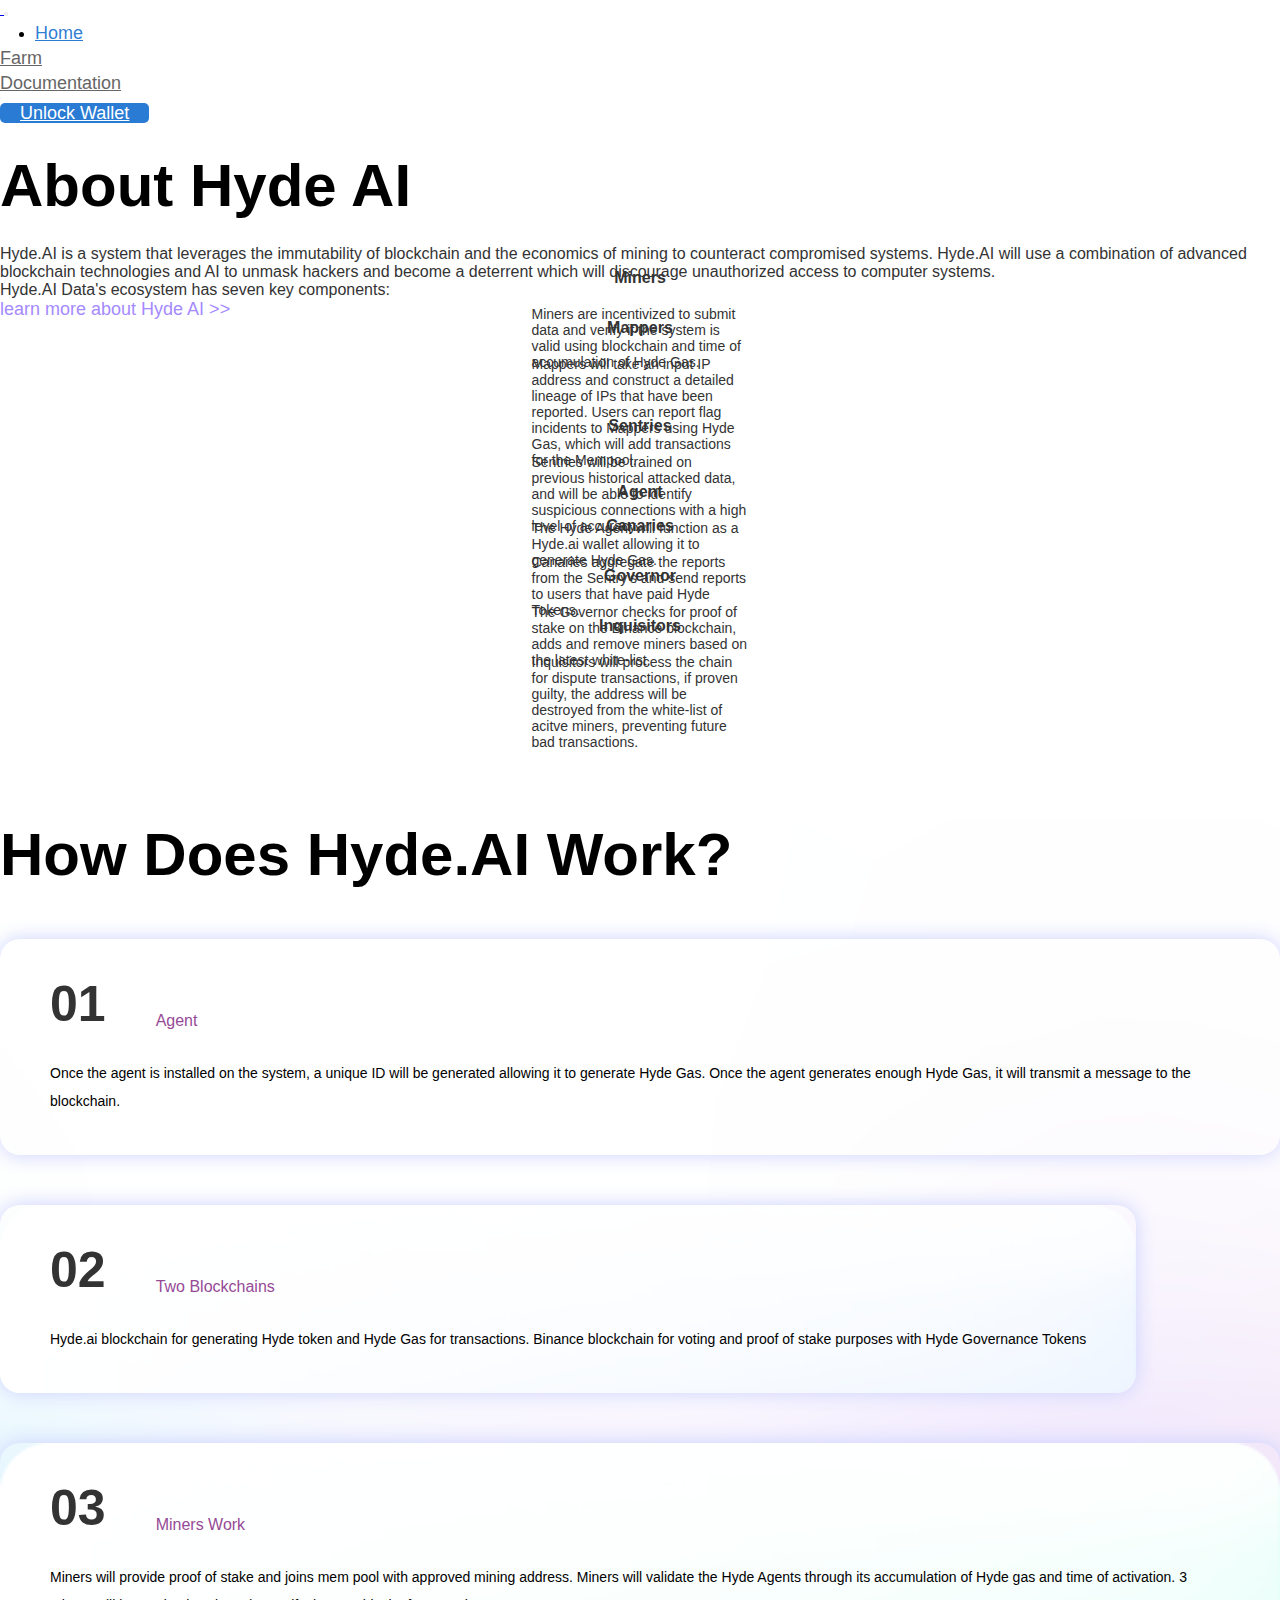
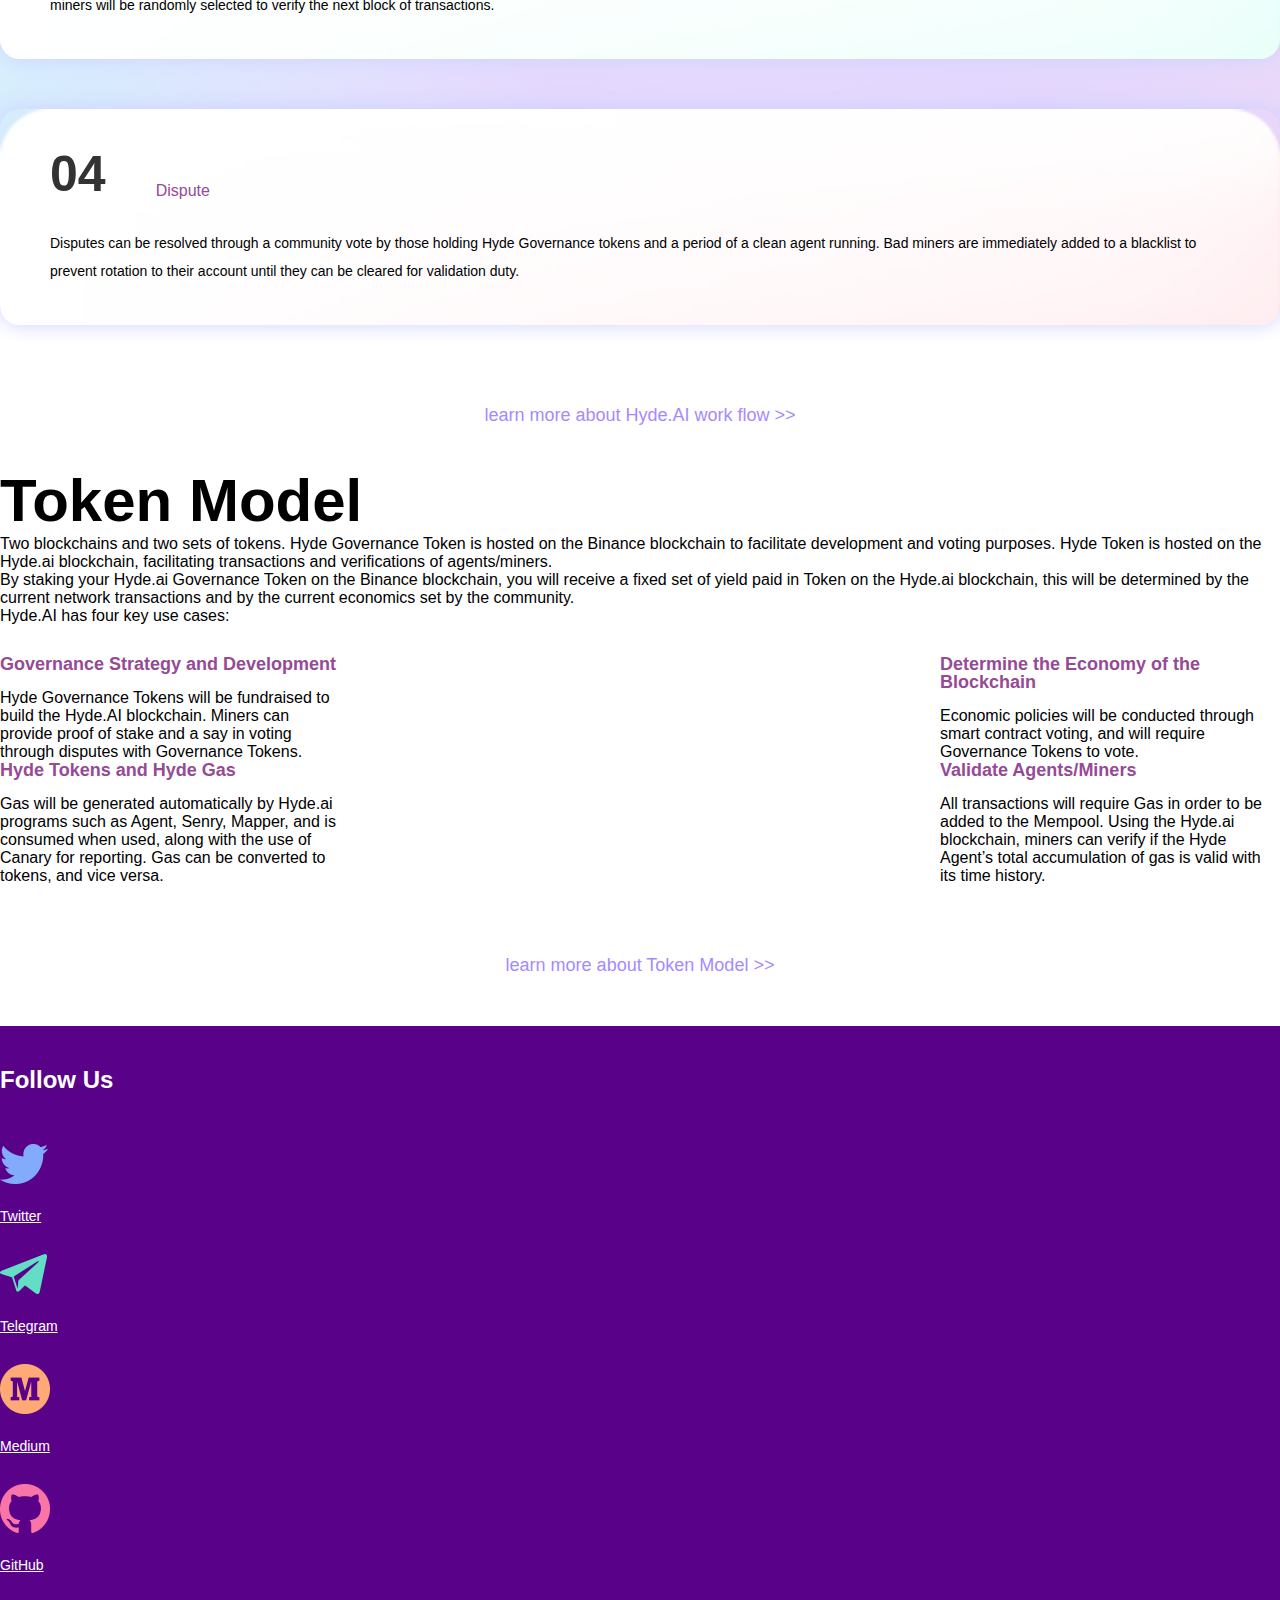
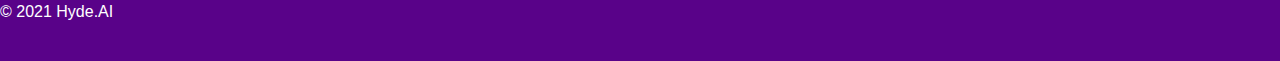
==== index.html @ 90077f9c "Update index.html" ====
<!DOCTYPE html>
<html lang="en">

<head>
    <meta charset="UTF-8">
    <meta http-equiv="X-UA-Compatible" content="IE=edge">
    <meta name="viewport" content="width=device-width, initial-scale=1.0">
    <link rel="shortcut icon" href="./images/favicon-hyde.ico">
    <title>Hyde AI | Making a safer internet</title>

    <link rel="stylesheet" href="https://stackpath.bootstrapcdn.com/bootstrap/4.1.3/css/bootstrap.min.css" integrity="sha384-MCw98/SFnGE8fJT3GXwEOngsV7Zt27NXFoaoApmYm81iuXoPkFOJwJ8ERdknLPMO" crossorigin="anonymous">
    <link rel="stylesheet" href="https://cdnjs.cloudflare.com/ajax/libs/font-awesome/4.7.0/css/font-awesome.min.css">
    <link rel="stylesheet" href="./css/style.css">
</head>

<body>

    <header>
        <!--<div class="notice-bar">
            <span>Berry Data Contract Address:</span>
            <span id="contact-address">0xf859Bf77cBe8699013d6Dbc7C2b926Aaf307F830</span>
            <img src="./images/icons/copy.png" alt="" onclick="copyText()">
        </div>-->
    
        <nav class="navbar navbar-expand-lg navbar-light">
            <div class="header-container container">
                <a class="navbar-brand" href="#">
                    <img src="./images/photos/Final-01.jpg" alt="" height="75">
                </a>
                <button class="navbar-toggler" type="button" data-toggle="collapse" data-target="#navbarSupportedContent"
                    aria-controls="navbarSupportedContent" aria-expanded="false" aria-label="Toggle navigation">
                    <span class="navbar-toggler-icon"></span>
                </button>
    
                <div class="collapse navbar-collapse" id="navbarSupportedContent">
                    <ul class="navbar-nav mr-auto">
                        <li class="nav-item">
                            <a class="nav-link nav-link-active" href="#">Home</a>
                        </li>
                        <li class="nav-item">
                            <a class="nav-link" href="./farm.html">Farm</a>
                        </li>
                        <!--<li class="nav-item">
                            <a class="nav-link" href="./data-feed.html">Data Feed</a>
                        </li>-->
                        <li class="nav-item">
                            <a class="nav-link" href="https://hydeai-collab.gitbook.io/white-paper/" target="_blank">Documentation</a>
                        </li>
                    </ul>
                    <form class="form-inline my-2 my-lg-0">
                         <a href="#" type="button" data-modal-target="#box-popup"class="nav-item-unlock-wallet">Unlock Wallet</a>
                    </form>
                </div>
            </div>
        </nav>
    </header>

    <div class="main-page home-page">

        <section class="home-banner">
            <img src="./images/photos/home-banner-hyde.png" alt="" class="img-fluid">
        </section>

        <section class="home-about">
            <div class="container">
                <div class="row">
                    <div class="about-section-txt col-md-6 col-12">
                        <div class="header-1 about-section-header">
                            About Hyde AI
                        </div>
                        <p class="mb-4">
                            Hyde.AI is a system that leverages the immutability of blockchain and the economics of mining to counteract compromised systems. Hyde.AI will use a combination of advanced blockchain technologies and AI to unmask hackers and become a deterrent which will discourage unauthorized access to computer systems. 
                        </p>
                        <p class="mb-md-5 mb-2">
                            Hyde.AI Data's ecosystem has seven key components:
                        </p>
                        <p class="mt-md-5 mt-2">
                            <span onclick="window.open('https://hydeai-collab.gitbook.io/white-paper/');">learn more about Hyde AI >> </span>
                        </p>
                    </div>
                    <div class="col-md-6 col-12">
                        <div class="row">
                            <div class="col-6">
                                <div class="home-about-box">
                                    <div class="img-wrap">
                                        <img src="./images/photos/miners.png" alt="">
                                    </div>
                                    <p class="home-about-sub-heading">Miners</p>
                                    <p class="home-about-box-description">Miners are incentivized to submit data and verify if the system is valid using blockchain and time of accumulation of Hyde Gas. </p>
                                </div>
                            </div>
                            <div class="col-6">
                                <div class="home-about-box">
                                    <div class="img-wrap">
                                        <img src="./images/photos/datausers.png" alt="">
                                    </div>
                                    <p class="home-about-sub-heading">Mappers</p>
                                    <p class="home-about-box-description">Mappers will take an input IP address and construct a detailed lineage of IPs that have been reported. Users can report flag incidents to Mappers using Hyde Gas, which will add transactions for the Mempool.  </p>
                                </div>
                            </div>
                            <div class="col-6">
                                <div class="home-about-box">
                                    <div class="img-wrap">
                                        <img src="./images/photos/datafeeds.png" alt="">
                                    </div>
                                    <p class="home-about-sub-heading">Sentries</p>
                                    <p class="home-about-box-description">Sentries will be trained on previous historical attacked data, and will be able to identify suspicious connections with a high level of accuracy.  </p>
                                </div>
                            </div>
                            <div class="col-6">
                                <div class="home-about-box">
                                    <div class="img-wrap">
                                        <img src="./images/photos/rewarding.png" alt="">
                                    </div>
                                    <p class="home-about-sub-heading">Agent</p>
                                    <p class="home-about-box-description">The Hyde Agent will function as a Hyde.ai wallet allowing it to generate Hyde Gas.  </p>
                                </div>
                            </div>
                            <div class="col-6">
                                <div class="home-about-box">
                                    <div class="img-wrap">
                                        <img src="./images/photos/rewarding.png" alt="">
                                    </div>
                                    <p class="home-about-sub-heading">Canaries</p>
                                    <p class="home-about-box-description">Canaries aggregate the reports from the Sentry’s and send reports to users that have paid Hyde Tokens.  </p>
                                </div>
                            </div>
                            <div class="col-6">
                                <div class="home-about-box">
                                    <div class="img-wrap">
                                        <img src="./images/photos/rewarding.png" alt="">
                                    </div>
                                    <p class="home-about-sub-heading">Governor</p>
                                    <p class="home-about-box-description">The Governor checks for proof of stake on the Binance blockchain, adds and remove miners based on the latest white-list.   </p>
                                </div>
                            </div>
                            <div class="col-6">
                                <div class="home-about-box">
                                    <div class="img-wrap">
                                        <img src="./images/photos/rewarding.png" alt="">
                                    </div>
                                    <p class="home-about-sub-heading">Inquisitors</p>
                                    <p class="home-about-box-description">Inquisitors will process the chain for dispute transactions, if proven guilty, the address will be destroyed from the white-list of acitve miners, preventing future bad transactions.  </p>
                                </div>
                            </div>
                        </div>
                    </div>
                </div>
            </div>
        </section>

        <section class="how-it-works-section">
            <div class="how-it-works">
                <div class="container">
                    <div class="header-1 text-center">
                        How Does Hyde.AI Work?
                    </div>
                    <div class="row">
                        <div class="home-work-item col-md-6 col-12">
                            <div class="home-work-item-box back1">
                                <div class="how-it-works-numbers">
                                    <span class="number">01</span>
                                    <span class="desc">Agent</span>
                                </div>
                                <p class="how-it-works-details">Once the agent is installed on the system, a unique ID will be generated allowing it to generate Hyde Gas. Once the agent generates enough Hyde Gas, it will transmit a message to the blockchain. </p>
                            </div>
                        </div>
                        <div class="home-work-item col-md-6 col-12">
                            <div class="home-work-item-box back2">
                                <div class="how-it-works-numbers">
                                    <span class="number">02</span>
                                    <span class="desc">Two Blockchains</span>
                                </div>
                                <p class="how-it-works-details"> Hyde.ai blockchain for generating Hyde token and Hyde Gas for transactions.
                                                                 Binance blockchain for voting and proof of stake purposes with Hyde Governance Tokens</p>
                            </div>
                        </div>
                        <div class="home-work-item col-md-6 col-12">
                            <div class="home-work-item-box back3">
                                <div class="how-it-works-numbers">
                                    <span class="number">03</span>
                                    <span class="desc">Miners Work</span>
                                </div>
                                <p class="how-it-works-details">Miners will provide proof of stake and joins mem pool with approved mining address. Miners will validate the Hyde Agents through its accumulation of Hyde gas and time of activation. 3 miners will be randomly selected to verify the next block of transactions.  </p>
                            </div>
                        </div>
                        <div class="home-work-item col-md-6 col-12">
                            <div class="home-work-item-box back4">
                                <div class="how-it-works-numbers">
                                    <span class="number">04</span>
                                    <span class="desc">Dispute</span>
                                </div>
                                <p class="how-it-works-details">Disputes can be resolved through a community vote by those holding Hyde Governance tokens and a period of a clean agent running. Bad miners are immediately added to a blacklist to prevent rotation to their account until they can be cleared for validation duty. </p>
                            </div>
                        </div>
                        
                    </div>
                    <div class="more-action" onclick="window.open('https://hydeai-collab.gitbook.io/white-paper/');"
                            >learn more about Hyde.AI work flow >>
                    </div>
                </div>
            </div>
        </section>

        <section class="token-model">
            <div class="container">
                <div class="header-1 text-center">
                    Token Model
                </div>
                <p class="mb-4">
                    Two blockchains and two sets of tokens. Hyde Governance Token is hosted on the Binance blockchain to facilitate development and voting purposes. Hyde Token is hosted on the Hyde.ai blockchain, facilitating transactions and verifications of agents/miners. 
                </p>
                 <p class="mb-4">
                    By staking your Hyde.ai Governance Token on the Binance blockchain, you will receive a fixed set of yield paid in Token on the Hyde.ai blockchain, this will be determined by the current network transactions and by the current economics set by the community. 
                </p>
                <p class="mb-5">
                    Hyde.AI has four key use cases:
                </p>
                <div style="height: 30px;"></div>

                <div class="token-box">
                    <div class="token-box-row">
                        <div class="token-box-item text-left-md text-right first-item-box">
                            <h3>Governance Strategy and Development</h3>
                            <p>Hyde Governance Tokens will be fundraised to build the Hyde.AI blockchain. Miners can provide proof of stake and a say in voting through disputes with Governance Tokens.</p>
                        </div>
                        <div class="token-box-item text-left-md">
                            <h3>Determine the Economy of the Blockchain</h3>
                            <p>Economic policies will be conducted through smart contract voting, and will require Governance Tokens to vote.
                            </p>
                        </div>
                    </div>

                    <!--<div class="mid-logo-box">
                        <img class="img-fluid" src="./images/photos/midimage1.png" alt="">
                        <img class="abs-img img-fluid" src="./images/photos/midimage2.png" alt="">
                    </div>-->

                    <div class="token-box-row">
                        <div class="token-box-item text-left-md text-right first-item-box">
                            <h3>Hyde Tokens and Hyde Gas</h3>
                            <p>Gas will be generated automatically by Hyde.ai programs such as Agent, Senry, Mapper, and is consumed when used, along with the use of Canary for reporting. Gas can be converted to tokens, and vice versa.</p>
                        </div>
                        <div class="token-box-item text-left-md">
                            <h3>Validate Agents/Miners</h3>
                            <p>All transactions will require Gas in order to be added to the Mempool. Using the Hyde.ai blockchain, miners can verify if the Hyde Agent’s total accumulation of gas is valid with its time history. 
                            </p>
                        </div>
                    </div>
                </div>

                <div class="more-action" onclick="window.open('https://hydeai-collab.gitbook.io/white-paper/');"
                >learn more about Token Model >> 
                </div>
            </div>
        </section>
    </div>


    <div class="box-popup box-popup2" id="box-popup">
        <div class="box-popup-header">
            <div class="title">Connect to a wallet</div>
            <button data-close-button class="close-button">&times;</button>
        </div>
        <div class="the-list">
            <div class="the-list-item">
                <span>Metamask</span>
                <img src="./images/photos/miners.png" alt="">
            </div>
            <div class="the-list-item">
                <span>TrustWallet</span>
                <img src="./images/photos/miners.png" alt="">
            </div>
            <div class="the-list-item">
                <span>MathWallet</span>
                <img src="./images/photos/miners.png" alt="">
            </div>
            <div class="the-list-item">
                <span>TokenPocket</span>
                <img src="./images/photos/miners.png" alt="">
            </div>
            <div class="the-list-item">
                <span>Binance Chain Wallet</span>
                <img src="./images/photos/miners.png" alt="">
            </div>
            <span class="the-last-list-item">
                Other connector is coming soon
            </span>
        </div>
    </div>
    <div id="overlay"></div>

    

    <footer>
        <div class="footer-container container">
            <div class="footer-text1">
                <p class="text-center">Follow Us</p>
            </div>
            <div class="footer-icons">
                <div class="row">
                    <div class="col-sm-3 col-6">
                        <div class="footer-icon-box text-center" >
                            <img src="./images/icons/twitter.png" alt="">
                            <p><a href="https://twitter.com/HydeAI1">Twitter</a></p>
                        </div>
                    </div>
                    <div class="col-sm-3 col-6">
                        <div class="footer-icon-box text-center" >
                            <img src="./images/icons/telegram.png" alt="">
                            <p><a href="https://twitter.com/HydeAI1">Telegram</a></p>
                        </div>
                    </div>
                    <div class="col-sm-3 col-6">
                        <div class="footer-icon-box text-center" >
                            <img src="./images/icons/medium.png" alt="">
                            <p><a href="https://medium.com/@Hydeai">Medium</a></p>
                        </div>
                    </div>
                    <div class="col-sm-3 col-6">
                        <div class="footer-icon-box text-center" >
                            <img src="./images/icons/github.png" alt="">
                            <p><a href="https://github.com/HYDEAI">GitHub</a></p>
                        </div>
                    </div>
                </div>
            </div>
            <div class="footer-text2">
                <p class="text-center">© 2021 Hyde.AI</p>
            </div>
        </div>
    </footer>

    

    <script src="https://code.jquery.com/jquery-3.3.1.slim.min.js" integrity="sha384-q8i/X+965DzO0rT7abK41JStQIAqVgRVzpbzo5smXKp4YfRvH+8abtTE1Pi6jizo" crossorigin="anonymous"></script>
    <script src="https://cdnjs.cloudflare.com/ajax/libs/popper.js/1.14.3/umd/popper.min.js" integrity="sha384-ZMP7rVo3mIykV+2+9J3UJ46jBk0WLaUAdn689aCwoqbBJiSnjAK/l8WvCWPIPm49" crossorigin="anonymous"></script>
    <script src="https://stackpath.bootstrapcdn.com/bootstrap/4.1.3/js/bootstrap.min.js" integrity="sha384-ChfqqxuZUCnJSK3+MXmPNIyE6ZbWh2IMqE241rYiqJxyMiZ6OW/JmZQ5stwEULTy" crossorigin="anonymous"></script>
    
    <script src="./js/script.js"></script>
    <script src="./js/popup.js"></script>
</body>

</html>
---- css/style.css ----
*, body {
  margin: 0;
  padding: 0;
  font-family: Arial, Helvetica, sans-serif;
}

p, h1, h2, h3, h4, h5, h6 {
  margin: 0;
}

.notice-bar {
  color: #590289;
  line-height: 30px;
  background: rgba(255, 150, 0, 0.2);
  font-size: 12px;
  text-align: center;
  padding: 0 16px;
}

.notice-bar img {
  width: 12px;
  height: 12px;
  cursor: pointer;
  margin: 0 0 4px 0;
}

.navbar {
  background: #fff;
}

.nav-item:first-child {
  margin-left: 35px;
}

.nav-item {
  margin-right: 60px;
  padding-top: 6px;
}

.nav-link {
  font-size: 18px;
  line-height: 18px;
  color: #666;
  padding: 0 !important;
  border-bottom: 1.5px solid #fff;
}

.nav-link:hover {
  color: #0056b3 !important;
  border-bottom: 1.5px solid #0056b3;
}

.nav-link-active {
  color: #0062ccd6 !important;
}

.nav-item-unlock-wallet {
  width: 170px;
  font-size: 18px;
  word-break: keep-all;
  white-space: nowrap;
  text-align: center;
  height: 40px;
  padding: 0 20px;
  border-radius: 5px;
  background: #0062ccd6;
  line-height: 40px;
  cursor: pointer;
  color: #fff;
}

.nav-item-unlock-wallet:hover {
  text-decoration: none;
  color: #fff;
}

footer {
  background: #590289;
  padding: 40px 0;
  color: #fff;
}

.footer-text1 p {
  font-size: 24px;
  font-weight: 700;
  margin-bottom: 50px;
}

.footer-text2 p {
  font-size: 16px;
  font-weight: 500;
}

.footer-icon-box img {
  margin-bottom: 20px;
}

.footer-icon-box p {
  font-size: 14px;
  font-weight: 400;
  margin-bottom: 30px;
}

.footer-icon-box p a {
  color: #fff;
}

.footer-icon-box p a:hover {
  text-decoration: none;
  color: #fff;
}

@media (max-width: 767px) {
  .notice-bar {
    text-align: left;
    padding: 0 8px;
    line-height: 20px;
  }
  .nav-item:first-child {
    margin-left: 0;
  }
  .nav-item {
    margin-right: 0;
    margin-top: 20px;
  }
  .nav-link {
    display: inline;
  }
  .navbar {
    text-align: center;
  }
  .navbar form {
    -webkit-box-pack: center;
        -ms-flex-pack: center;
            justify-content: center;
  }
  .navbar .nav-item-unlock-wallet {
    margin-top: 20px;
    width: 100%;
  }
}

.home-banner {
  background: #fff;
}

.header-1 {
  font-size: 60px;
  font-weight: 700;
}

.home-page .home-about {
  margin-bottom: 70px;
}

.home-page .home-about p {
  color: #333333;
}

.home-page .home-about .about-section-txt {
  display: -webkit-box;
  display: -ms-flexbox;
  display: flex;
  -webkit-box-orient: vertical;
  -webkit-box-direction: normal;
      -ms-flex-direction: column;
          flex-direction: column;
  -webkit-box-pack: center;
      -ms-flex-pack: center;
          justify-content: center;
}

.home-page .home-about .about-section-txt .about-section-header {
  margin-bottom: 25px;
}

.home-page .home-about .about-section-txt span {
  color: #a58aff;
  text-align: center;
  font-size: 18px;
  cursor: pointer;
}

.home-page .home-about .home-about-box .img-wrap {
  margin: 0 auto;
  display: -webkit-box;
  display: -ms-flexbox;
  display: flex;
  -webkit-box-align: center;
      -ms-flex-align: center;
          align-items: center;
  -webkit-box-pack: center;
      -ms-flex-pack: center;
          justify-content: center;
}

.home-page .home-about .home-about-box .home-about-sub-heading {
  font-size: 16px;
  font-weight: 700;
  color: #333;
  line-height: 1;
  text-align: center;
  margin-top: -50px;
  margin-bottom: 20px;
}

.home-page .home-about .home-about-box .home-about-box-description {
  font-size: 14px;
  font-weight: 400;
  color: #333;
  margin: 20px auto 0;
  max-width: 217px;
}

.home-page .how-it-works-section {
  background: #fff url(../images/photos/how-it-works-bg.png) 50% no-repeat;
  background-size: cover;
  min-height: 920px;
}

.home-page .how-it-works-section .how-it-works {
  padding-bottom: 40px;
}

.home-page .how-it-works-section .how-it-works .home-work-item {
  display: -webkit-box;
  display: -ms-flexbox;
  display: flex;
  margin-top: 50px;
}

.home-page .how-it-works-section .how-it-works .home-work-item .back1 {
  background: url(../images/photos/back1.png);
  background-size: cover;
}

.home-page .how-it-works-section .how-it-works .home-work-item .back2 {
  background: url(../images/photos/back2.png);
  background-size: cover;
}

.home-page .how-it-works-section .how-it-works .home-work-item .back3 {
  background: url(../images/photos/back3.png);
  background-size: cover;
}

.home-page .how-it-works-section .how-it-works .home-work-item .back4 {
  background: url(../images/photos/back4.png);
  background-size: cover;
}

.home-page .how-it-works-section .how-it-works .home-work-item .home-work-item-box {
  border-radius: 20px;
  padding: 40px 50px;
  -webkit-box-sizing: content-box;
          box-sizing: content-box;
  -webkit-box-shadow: 0 0 20px #ccd2fe;
          box-shadow: 0 0 20px #ccd2fe;
}

.home-page .how-it-works-section .how-it-works .home-work-item .home-work-item-box .how-it-works-numbers {
  display: -webkit-box;
  display: -ms-flexbox;
  display: flex;
  -webkit-box-align: end;
      -ms-flex-align: end;
          align-items: flex-end;
  line-height: 1;
}

.home-page .how-it-works-section .how-it-works .home-work-item .home-work-item-box .how-it-works-numbers .number {
  font-size: 50px;
  color: #333;
  font-weight: 700;
}

.home-page .how-it-works-section .how-it-works .home-work-item .home-work-item-box .how-it-works-numbers .desc {
  font-size: 16px;
  color: #964a96;
  margin-left: 50px;
}

.home-page .how-it-works-section .how-it-works .home-work-item .home-work-item-box .how-it-works-details {
  margin-top: 30px;
  font-size: 14px;
  line-height: 2;
}

.home-page .how-it-works-section .how-it-works .more-action {
  margin: 80px auto 0;
  text-align: center;
  cursor: pointer;
  color: #a58aff;
  font-size: 18px;
}

.home-page .token-model .token-box-row {
  display: -webkit-box;
  display: -ms-flexbox;
  display: flex;
  -webkit-box-pack: justify;
      -ms-flex-pack: justify;
          justify-content: space-between;
}

.home-page .token-model .token-box-row .token-box-item {
  max-width: 340px;
}

.home-page .token-model .token-box-row .token-box-item h3 {
  font-size: 18px;
  font-weight: 700;
  line-height: 1;
  margin-bottom: 16px;
  color: #964a96;
}

.home-page .token-model .mid-logo-box {
  position: relative;
  text-align: center;
  font-size: 0;
  margin: -30px auto;
}

.home-page .token-model .mid-logo-box .abs-img {
  position: absolute;
  top: 0;
  left: 50%;
  -webkit-transform: translateX(-50%);
          transform: translateX(-50%);
}

.home-page .token-model .more-action {
  margin: 70px auto 50px;
  text-align: center;
  cursor: pointer;
  color: #a58aff;
  font-size: 18px;
}

@media (max-width: 991px) {
  .home-page .token-model .token-box-row {
    -webkit-box-orient: vertical;
    -webkit-box-direction: normal;
        -ms-flex-direction: column;
            flex-direction: column;
  }
  .home-page .token-model .token-box-row .token-box-item {
    max-width: 100%;
    text-align: center;
  }
  .home-page .token-model .token-box-row .token-box-item h3 {
    text-align: center;
  }
  .home-page .token-model .token-box-row .token-box-item p {
    text-align: center;
  }
  .home-page .token-model .token-box-row .first-item-box {
    margin-bottom: 30px;
  }
  .home-page .token-model .mid-logo-box {
    margin: 30px auto;
  }
}

@media (max-width: 767px) {
  .header-1 {
    font-size: 20px;
  }
}

.top-form .main-heading {
  font-size: 60px;
  font-weight: 700;
  margin-top: 20px;
}

.top-form .link {
  color: #a58aff;
  text-align: center;
  font-size: 18px;
  cursor: pointer;
  margin: 12px 0 20px 0;
}

.two-boxes {
  margin: 10px 40px 50px;
}

.two-boxes .big-box {
  background: -webkit-gradient(linear, left top, left bottom, from(white), to(#eaecff));
  background: linear-gradient(180deg, white, #eaecff);
  -webkit-box-shadow: 0 0 20px #ccd2fe;
          box-shadow: 0 0 20px #ccd2fe;
  border-radius: 18px;
  width: 100%;
  min-height: 842px;
  -webkit-box-sizing: border-box;
          box-sizing: border-box;
  padding: 30px;
  color: #333;
  margin-bottom: 20px;
  position: relative;
}

.two-boxes .big-box .corner-box {
  position: absolute;
  top: 0;
  right: 0;
  width: 108px;
  height: 108px;
  text-align: center;
  line-height: 1;
  color: #fff;
  font-size: 18px;
  font-weight: 700;
  background: #fff url(../images/icons/corner.png) 0 0;
  border-top-right-radius: 18px;
}

.two-boxes .big-box .corner-box span {
  display: -webkit-inline-box;
  display: -ms-inline-flexbox;
  display: inline-flex;
  -webkit-transform: translate(18px, 20px);
          transform: translate(18px, 20px);
  font-size: 25px;
}

.two-boxes .big-box .longer span {
  font-size: 14px;
}

.two-boxes .big-box .farm-top-text {
  margin-top: 34px;
  margin-bottom: 20px;
  font-size: 24px;
  line-height: 1;
  text-align: center;
  font-weight: 700;
}

.two-boxes .big-box .farm-image-box {
  text-align: center;
}

.two-boxes .big-box .farm-image-box img {
  width: 100%;
  max-width: 300px;
}

.two-boxes .big-box .inside {
  padding: 0 24px;
}

.two-boxes .big-box .inside .flexx-2 {
  display: -webkit-box;
  display: -ms-flexbox;
  display: flex;
  -webkit-box-pack: justify;
      -ms-flex-pack: justify;
          justify-content: space-between;
  margin-bottom: 30px;
}

.two-boxes .big-box .inside .flexx-2 span {
  font-size: 14px;
  color: #666666;
}

.two-boxes .big-box .inside .flexx-2 .view {
  color: #a58aff;
  font-size: 18px;
  font-weight: 700;
}

.two-boxes .big-box .out-button {
  width: 200px;
  height: 40px;
  margin-left: auto;
  -webkit-box-sizing: border-box;
          box-sizing: border-box;
  color: #666666;
  display: -webkit-box;
  display: -ms-flexbox;
  display: flex;
  -webkit-box-align: center;
      -ms-flex-align: center;
          align-items: center;
  -webkit-box-pack: center;
      -ms-flex-pack: center;
          justify-content: center;
  line-height: 38px;
  border: 1px solid #590289;
  border-radius: 41px;
  margin-right: 16px;
  margin-top: 36px;
  margin-bottom: 20px;
  font-size: 16px;
  font-weight: 700;
}

.two-boxes .big-box .white-box {
  width: 100%;
  margin: auto;
  height: 206px;
  border-radius: 19.6px;
  background-color: white;
  -webkit-box-shadow: 0 3px 10px #bdc5fce1;
          box-shadow: 0 3px 10px #bdc5fce1;
  padding: 30px 20px;
}

.two-boxes .big-box .white-box .flexx {
  display: -webkit-box;
  display: -ms-flexbox;
  display: flex;
  -webkit-box-pack: justify;
      -ms-flex-pack: justify;
          justify-content: space-between;
  margin-bottom: 30px;
}

.two-boxes .big-box .white-box .flexx span {
  color: #666;
  line-height: 1;
  font-size: 14px;
}

.two-boxes .big-box .butto {
  display: -webkit-inline-box;
  display: -ms-inline-flexbox;
  display: inline-flex;
  -webkit-box-align: center;
      -ms-flex-align: center;
          align-items: center;
  width: 230px;
  height: 60px;
  border-radius: 57px;
  color: white;
  -webkit-box-pack: center;
      -ms-flex-pack: center;
          justify-content: center;
  font-size: 18px;
  cursor: pointer;
}

.two-boxes .big-box .lime {
  background-color: #48c8d4;
}

.two-boxes .big-box .dark {
  background-color: #333333;
}

@media (max-width: 1250px) {
  .two-boxes .big-box .butto {
    width: 185px;
  }
}

@media (max-width: 767px) {
  .top-form .main-heading {
    font-size: 20px;
  }
  .two-boxes {
    margin: 10px 0 50px;
  }
  .two-boxes .big-box .btn-m-down {
    margin-bottom: 20px;
  }
  .two-boxes .big-box .butto {
    width: 100%;
  }
}

.data-feed-top {
  background-size: cover;
  min-height: 960px;
  padding-top: 60px;
  background: #fff url(../images/photos/dataFeed.png) 50% no-repeat;
}

.data-feed-top .main-heading {
  font-size: 60px;
  font-weight: 700;
}

.data-feed-top .six-boxes .inside-box {
  height: 263px;
  border-radius: 12px;
  margin-bottom: 50px;
  display: -webkit-box;
  display: -ms-flexbox;
  display: flex;
  -webkit-box-orient: vertical;
  -webkit-box-direction: normal;
      -ms-flex-direction: column;
          flex-direction: column;
  -webkit-box-align: center;
      -ms-flex-align: center;
          align-items: center;
  -webkit-box-pack: center;
      -ms-flex-pack: center;
          justify-content: center;
  background: -webkit-gradient(linear, left top, left bottom, from(#fff), to(#f4f5ff));
  background: linear-gradient(180deg, #fff, #f4f5ff);
  -webkit-box-shadow: 0 0 20px #ccd2fe;
          box-shadow: 0 0 20px #ccd2fe;
  border-radius: 18px;
  margin-left: 20px;
}

.data-feed-top .six-boxes .inside-box .first {
  font-size: 20px;
  font-weight: 700;
  line-height: 1;
  color: #590289;
  text-align: center;
}

.data-feed-top .six-boxes .inside-box .second {
  font-size: 20px;
  font-weight: 500;
  color: #333;
  margin-top: 50px;
  text-align: center;
  line-height: 1;
}

.data-feed-top .six-boxes .inside-box .third {
  font-size: 14px;
  font-weight: 400;
  color: #333;
  line-height: 1;
  margin-top: 50px;
}

.data-feed-top .six-boxes .inside-box .fourth {
  margin-top: 30px;
  overflow: hidden;
}

.data-feed-top .six-boxes .inside-box .fourth .icon-in {
  margin-right: 10px;
  width: 33px;
  height: 33px;
  -o-object-fit: contain;
  object-fit: contain;
}

.data-feed-top .six-boxes .inside-box .more-feeds {
  font-size: 20px;
  line-height: 48px;
  color: #333;
  text-align: center;
}

.sub-heading {
  font-size: 16px;
}

.low-heading {
  font-size: 60px;
  color: #333;
  margin-top: 2px;
  margin-bottom: 30px;
  text-align: center;
  line-height: 1;
}

.mid-heading {
  text-align: center;
  line-height: 1;
  color: #333;
  margin-bottom: 40px;
}

.data-img {
  margin: 0 10px;
  width: 100%;
  overflow-x: hidden;
}

.data-img .data-img-inside {
  max-width: 100%;
  height: auto;
}

.berry-link {
  margin: 80px 0 50px 0;
  display: -webkit-box;
  display: -ms-flexbox;
  display: flex;
  -webkit-box-align: center;
      -ms-flex-align: center;
          align-items: center;
  -webkit-box-pack: space-evenly;
      -ms-flex-pack: space-evenly;
          justify-content: space-evenly;
}

.berry-link span {
  color: #a58aff;
  text-align: center;
  font-size: 18px;
  cursor: pointer;
}

.img-fluid {
  max-width: 100%;
  min-width: 100%;
  height: 650px;
  object-fit: cover;
}

@media (max-width: 991px) {
  .data-feed-top .six-boxes .inside-box {
    margin-left: 0;
  }
}

@media (max-width: 767px) {
  .data-feed-top .main-heading {
    font-size: 20px;
  }
  .data-feed-top .low-heading {
    font-size: 20px;
  }
  .data-feed-top .six-boxes .inside-box {
    background: #fff;
  }
}

*,
*::after,
*::before {
  -webkit-box-sizing: border-box;
          box-sizing: border-box;
}

.box-popup {
  position: fixed;
  top: 50%;
  left: 50%;
  -webkit-transform: translate(-50%, -50%) scale(0);
          transform: translate(-50%, -50%) scale(0);
  -webkit-transition: 200ms ease-in-out;
  transition: 200ms ease-in-out;
  width: 360px;
  max-width: 80%;
  background: #FFFFFF;
  -webkit-box-sizing: border-box;
          box-sizing: border-box;
  border-radius: 32px;
  z-index: 999;
}

.box-popup.active {
  -webkit-transform: translate(-50%, -50%) scale(1);
          transform: translate(-50%, -50%) scale(1);
}

.box-popup-header {
  padding: 12px 35px;
  display: -webkit-box;
  display: -ms-flexbox;
  display: flex;
  -webkit-box-pack: justify;
      -ms-flex-pack: justify;
          justify-content: space-between;
  -webkit-box-align: center;
      -ms-flex-align: center;
          align-items: center;
  border-bottom: 1px solid #e9eaeb;
}

.box-popup-header .title {
  font-size: 20px;
  font-weight: 600;
  line-height: 1.1;
  color: #452a7a;
  margin-bottom: 0;
}

.box-popup-header .close-button {
  cursor: pointer;
  border: none;
  outline: none;
  background: none;
  font-size: 1.25rem;
  font-weight: bold;
}

#overlay {
  position: fixed;
  opacity: 0;
  -webkit-transition: 200ms ease-in-out;
  transition: 200ms ease-in-out;
  top: 0;
  left: 0;
  right: 0;
  bottom: 0;
  background-color: rgba(0, 0, 0, 0.5);
  pointer-events: none;
  z-index: 51;
}

#overlay.active {
  opacity: 1;
  pointer-events: all;
}

.the-list {
  display: -webkit-box;
  display: -ms-flexbox;
  display: flex;
  -webkit-box-orient: vertical;
  -webkit-box-direction: normal;
      -ms-flex-direction: column;
          flex-direction: column;
  padding: 24px;
}

.the-list .the-list-item {
  -webkit-box-align: center;
      -ms-flex-align: center;
          align-items: center;
  background-color: #eff4f5;
  border: 0;
  border-radius: 16px;
  -webkit-box-shadow: none;
          box-shadow: none;
  color: #1fc7d4;
  cursor: pointer;
  display: -webkit-inline-box;
  display: -ms-inline-flexbox;
  display: inline-flex;
  font-family: inherit;
  font-size: 16px;
  font-weight: 600;
  width: 100%;
  height: 48px;
  line-height: 1;
  letter-spacing: .03em;
  outline: 0;
  padding: 0 24px;
  -webkit-transition: background-color .2s ease 0s;
  transition: background-color .2s ease 0s;
  opacity: 1;
  margin-bottom: 8px;
  -webkit-box-pack: justify;
      -ms-flex-pack: justify;
          justify-content: space-between;
}

.the-list .the-list-item img {
  width: 32px;
}

.the-list .the-last-list-item {
  color: #1fc7d4;
  font-size: 16px;
  font-weight: 600;
  line-height: 1.5;
  margin-right: 16px;
  display: -webkit-box;
  display: -ms-flexbox;
  display: flex;
  -ms-flex-item-align: center;
      align-self: center;
  -webkit-box-align: center;
      -ms-flex-align: center;
          align-items: center;
  margin-top: 24px;
}

#box-popup-farm {
  width: 400px;
  max-width: 90%;
  padding: 30px 20px 0;
  border-radius: 20px;
  -webkit-box-sizing: border-box;
          box-sizing: border-box;
  background: -webkit-gradient(linear, left top, left bottom, from(#fff), to(#eaecff));
  background: linear-gradient(180deg, #fff, #eaecff);
  -webkit-box-shadow: 0 0 20px #ccd2fe;
          box-shadow: 0 0 20px #ccd2fe;
}

#box-popup-farm .popup-topheader {
  position: relative;
}

#box-popup-farm .popup-topheader .popup-title {
  font-size: 24px;
  font-weight: 700;
  line-height: 1;
  text-align: center;
  margin-bottom: 20px;
}

#box-popup-farm .popup-topheader .close-button {
  cursor: pointer;
  border: none;
  outline: none;
  background: none;
  font-size: 3.25rem;
  font-weight: bold;
  color: #9d9e9e;
  position: absolute;
  top: -35px;
  right: 0;
}

#box-popup-farm .switch {
  margin: 20px auto;
  display: -webkit-box;
  display: -ms-flexbox;
  display: flex;
  width: 170px;
  height: 50px;
  padding: 2px;
  -webkit-box-sizing: border-box;
          box-sizing: border-box;
  font-size: 18px;
  border-radius: 50px;
  background-color: #590289;
  color: #fff;
  -webkit-box-align: center;
      -ms-flex-align: center;
          align-items: center;
  -webkit-box-pack: center;
      -ms-flex-pack: center;
          justify-content: center;
  cursor: pointer;
}

#box-popup-farm .switch .switch-val {
  -webkit-box-ordinal-group: 2;
      -ms-flex-order: 1;
          order: 1;
  -webkit-box-flex: 1;
      -ms-flex: 1 1;
          flex: 1 1;
  text-align: center;
}

#box-popup-farm .switch .switch-btn {
  -webkit-box-ordinal-group: 1;
      -ms-flex-order: 0;
          order: 0;
  cursor: pointer;
  width: 46px;
  height: 46px;
  border-radius: 50%;
  background-color: #fff;
}

#box-popup-farm .switch.done {
  -webkit-box-orient: horizontal;
  -webkit-box-direction: reverse;
      -ms-flex-direction: row-reverse;
          flex-direction: row-reverse;
}

#box-popup-farm .popup-info {
  margin-top: 20px;
  background: #fff;
  padding: 30px 20px 20px;
  border-radius: 20px;
  -webkit-box-shadow: 0 0 20px #ccd2fe;
          box-shadow: 0 0 20px #ccd2fe;
}

#box-popup-farm .popup-flex {
  display: -webkit-box;
  display: -ms-flexbox;
  display: flex;
  color: #666;
  line-height: 1;
  margin-bottom: 25px;
  font-size: 14px;
  -webkit-box-align: center;
      -ms-flex-align: center;
          align-items: center;
}

#box-popup-farm .popup-flex .sp1 {
  width: 100px;
}

#box-popup-farm .popup-flex .ipt {
  -webkit-box-flex: 1;
      -ms-flex: 1 1 0px;
          flex: 1 1 0;
}

#box-popup-farm .popup-flex .sp3 {
  margin-left: auto;
  width: 90px;
  height: 37px;
  border-radius: 37px;
  display: -webkit-inline-box;
  display: -ms-inline-flexbox;
  display: inline-flex;
  -webkit-box-align: center;
      -ms-flex-align: center;
          align-items: center;
  -webkit-box-pack: center;
      -ms-flex-pack: center;
          justify-content: center;
  color: #fff;
  font-size: 18px;
  cursor: pointer;
  background-color: #590289;
}

#box-popup-farm .popup-action {
  margin-top: 30px;
  text-align: center;
  font-size: 0;
  display: -webkit-box;
  display: -ms-flexbox;
  display: flex;
  -webkit-box-pack: justify;
      -ms-flex-pack: justify;
          justify-content: space-between;
}

#box-popup-farm .popup-action .popup-btn {
  width: 175px;
  height: 60px;
  font-size: 18px;
  border-radius: 60px;
  background-color: #48c8d4;
  color: #fff;
  display: -webkit-inline-box;
  display: -ms-inline-flexbox;
  display: inline-flex;
  -webkit-box-align: center;
      -ms-flex-align: center;
          align-items: center;
  -webkit-box-pack: center;
      -ms-flex-pack: center;
          justify-content: center;
  cursor: pointer;
  margin-bottom: 30px;
}
/*# sourceMappingURL=style.css.map */
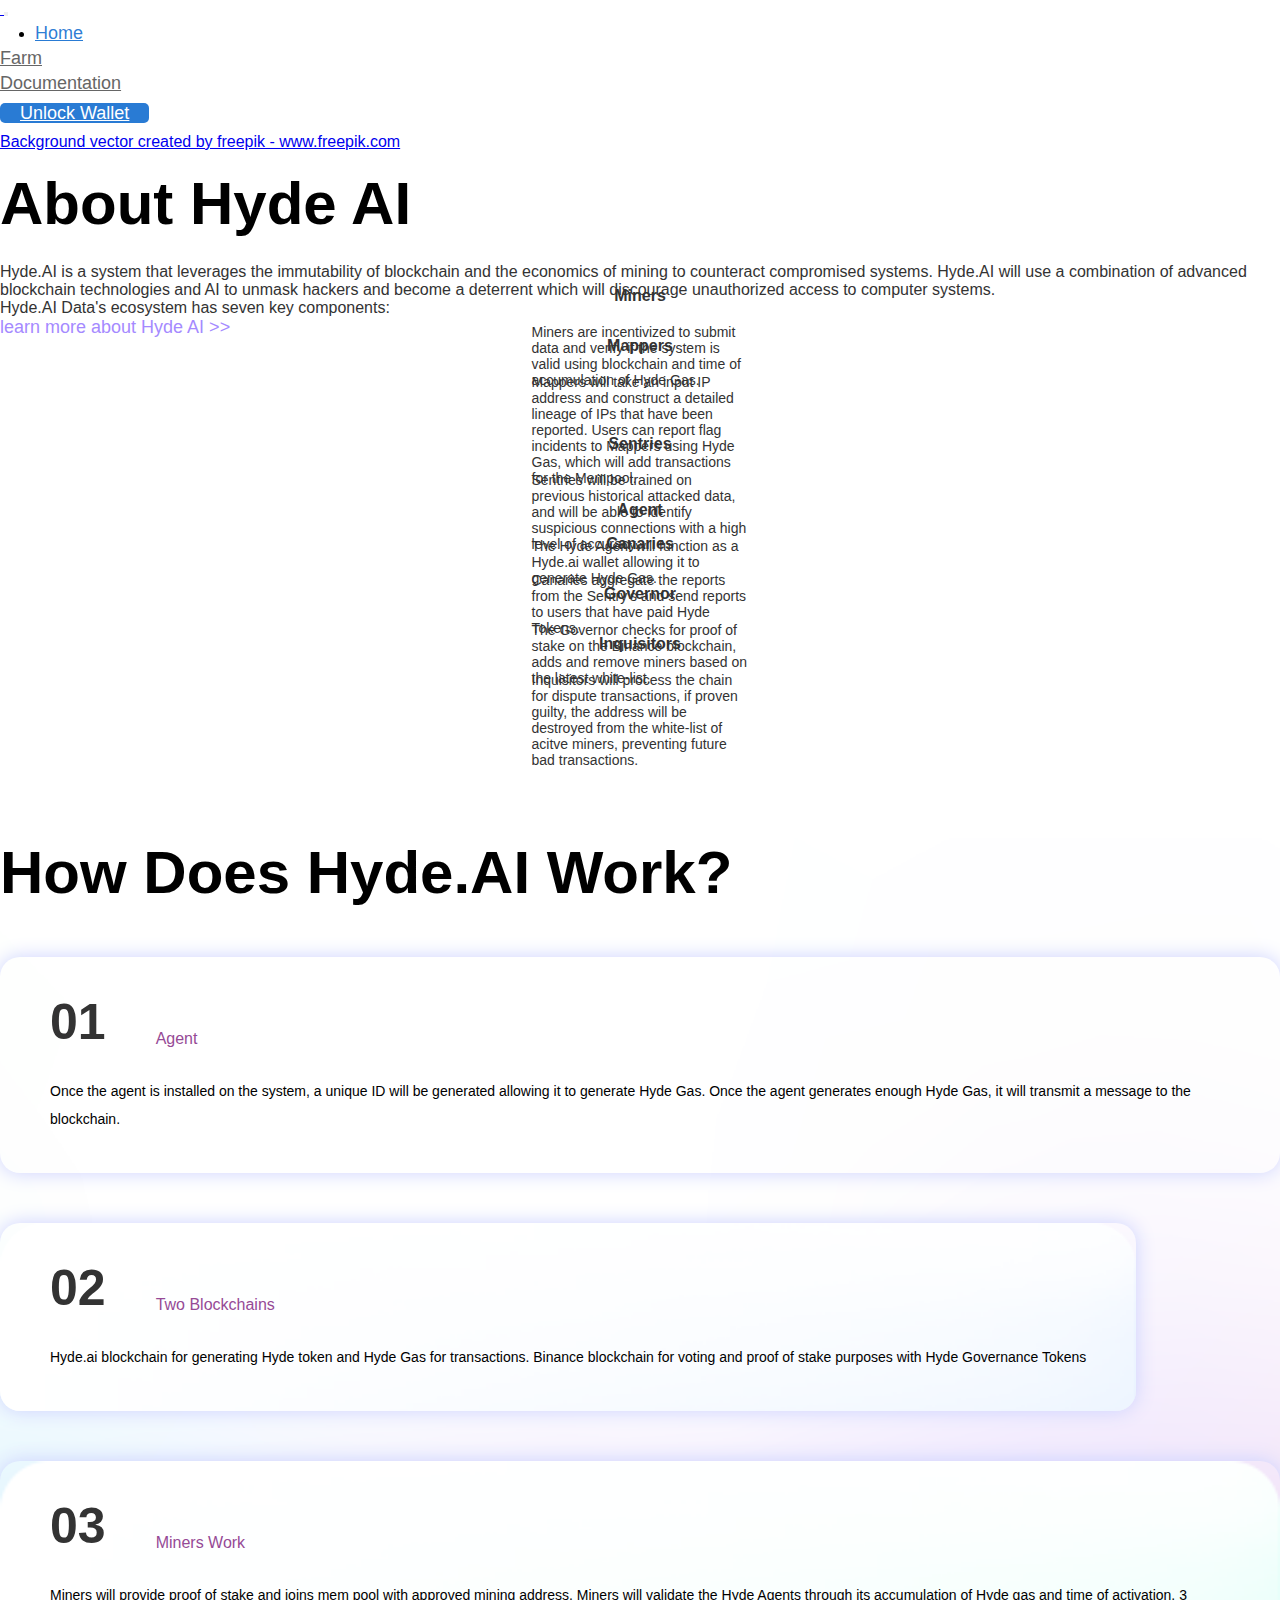
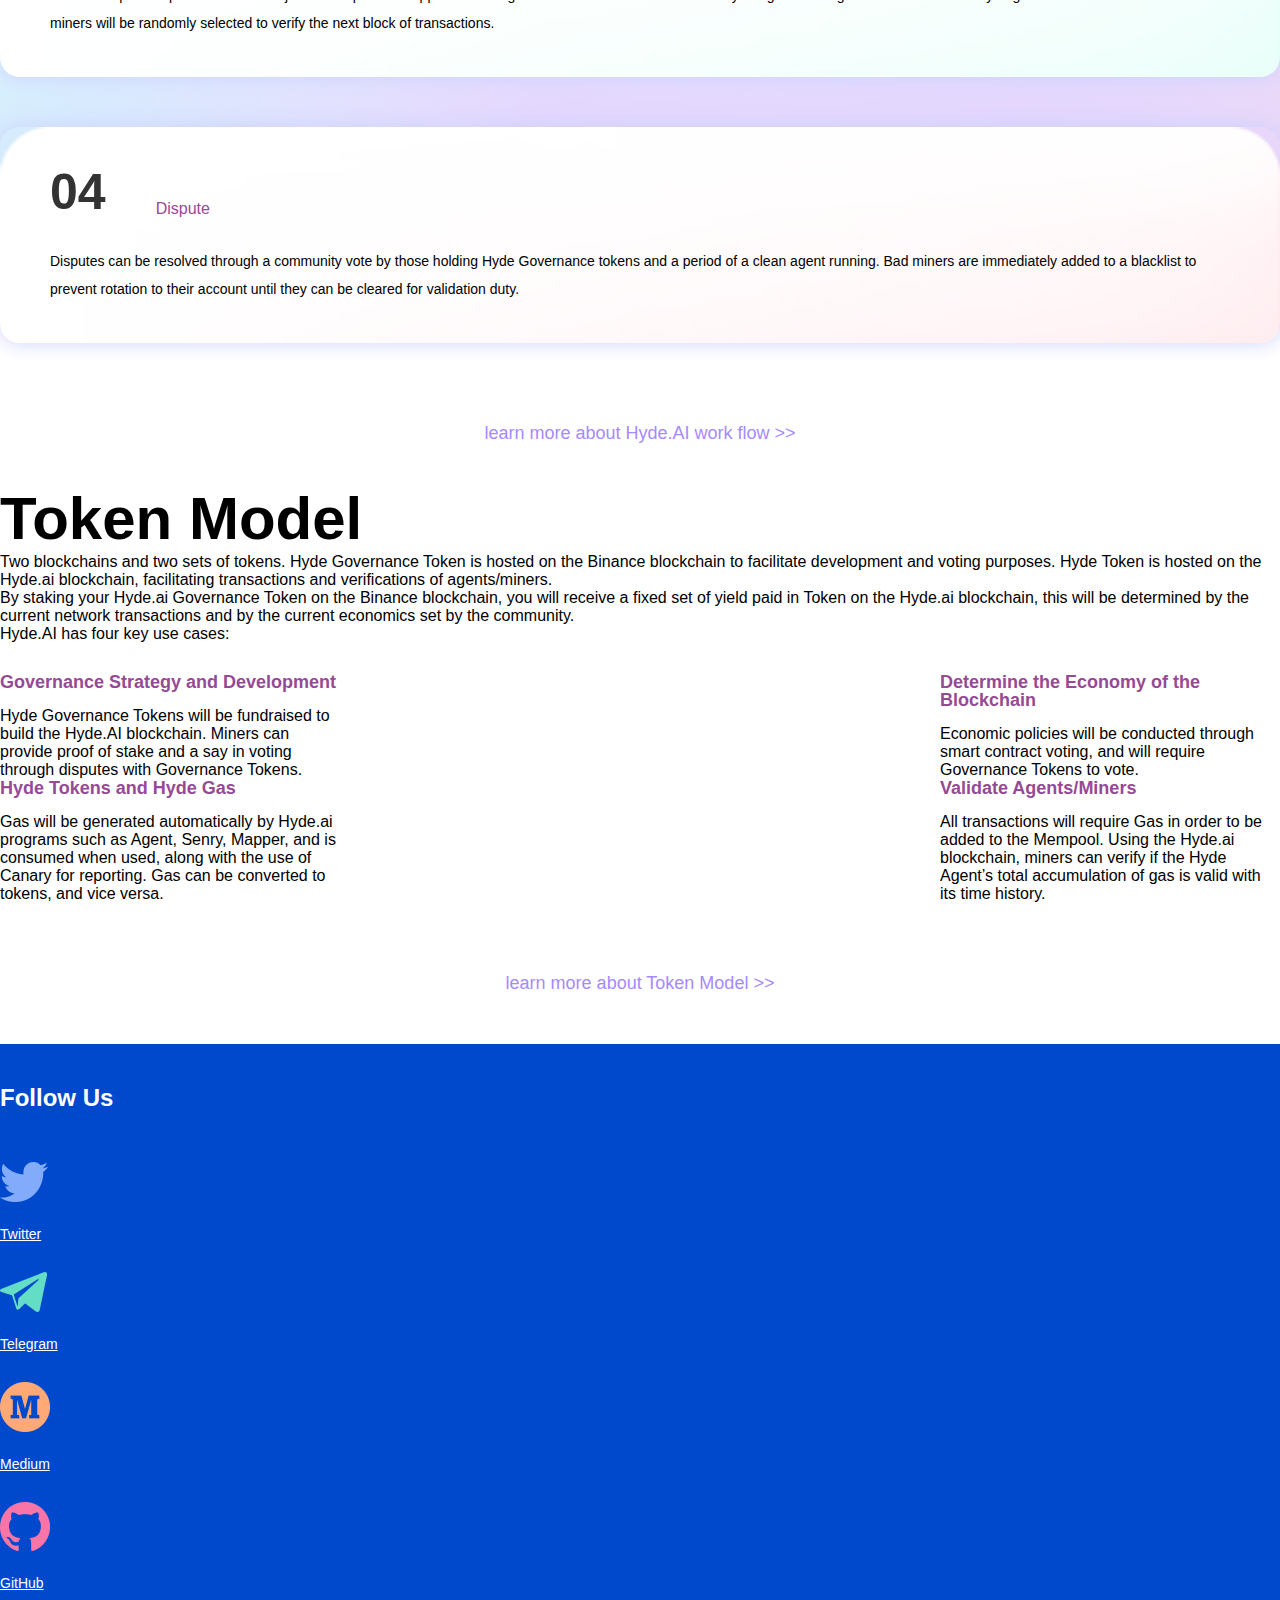
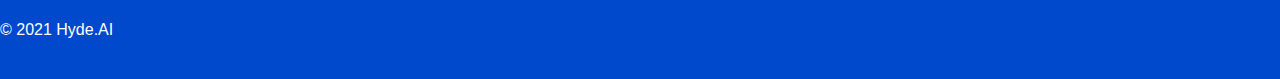
==== commit 90ce0657: "Update index.html" ====
--- a/index.html
+++ b/index.html
@@ -44,7 +44,7 @@
                             <a class="nav-link" href="./data-feed.html">Data Feed</a>
                         </li>-->
                         <li class="nav-item">
-                            <a class="nav-link" href="https://hydeai-collab.gitbook.io/white-paper/" target="_blank">Documentation</a>
+                            <a class="nav-link" href="https://hydeai.gitbook.io/hydedocs/" target="_blank">Documentation</a>
                         </li>
                     </ul>
                     <form class="form-inline my-2 my-lg-0">
@@ -58,7 +58,8 @@
     <div class="main-page home-page">
 
         <section class="home-banner">
-            <img src="./images/photos/home-banner-hyde.png" alt="" class="img-fluid">
+            <a href="https://www.freepik.com/vectors/background">Background vector created by freepik - www.freepik.com</a>
+            <img src="./images/photos/home-banner-hyde2.png" alt="" class="img-fluid">
         </section>
 
         <section class="home-about">
@@ -75,7 +76,7 @@
                             Hyde.AI Data's ecosystem has seven key components:
                         </p>
                         <p class="mt-md-5 mt-2">
-                            <span onclick="window.open('https://hydeai-collab.gitbook.io/white-paper/');">learn more about Hyde AI >> </span>
+                            <span onclick="window.open('https://hydeai.gitbook.io/hydedocs/');">learn more about Hyde AI >> </span>
                         </p>
                     </div>
                     <div class="col-md-6 col-12">
@@ -195,7 +196,7 @@
                         </div>
                         
                     </div>
-                    <div class="more-action" onclick="window.open('https://hydeai-collab.gitbook.io/white-paper/');"
+                    <div class="more-action" onclick="window.open('https://hydeai.gitbook.io/hydedocs/');"
                             >learn more about Hyde.AI work flow >>
                     </div>
                 </div>
@@ -249,7 +250,7 @@
                     </div>
                 </div>
 
-                <div class="more-action" onclick="window.open('https://hydeai-collab.gitbook.io/white-paper/');"
+                <div class="more-action" onclick="window.open('https://hydeai.gitbook.io/hydedocs/');"
                 >learn more about Token Model >> 
                 </div>
             </div>
--- a/css/style.css
+++ b/css/style.css
@@ -75,7 +75,7 @@
 }
 
 footer {
-  background: #590289;
+  background: #0048cc;
   padding: 40px 0;
   color: #fff;
 }
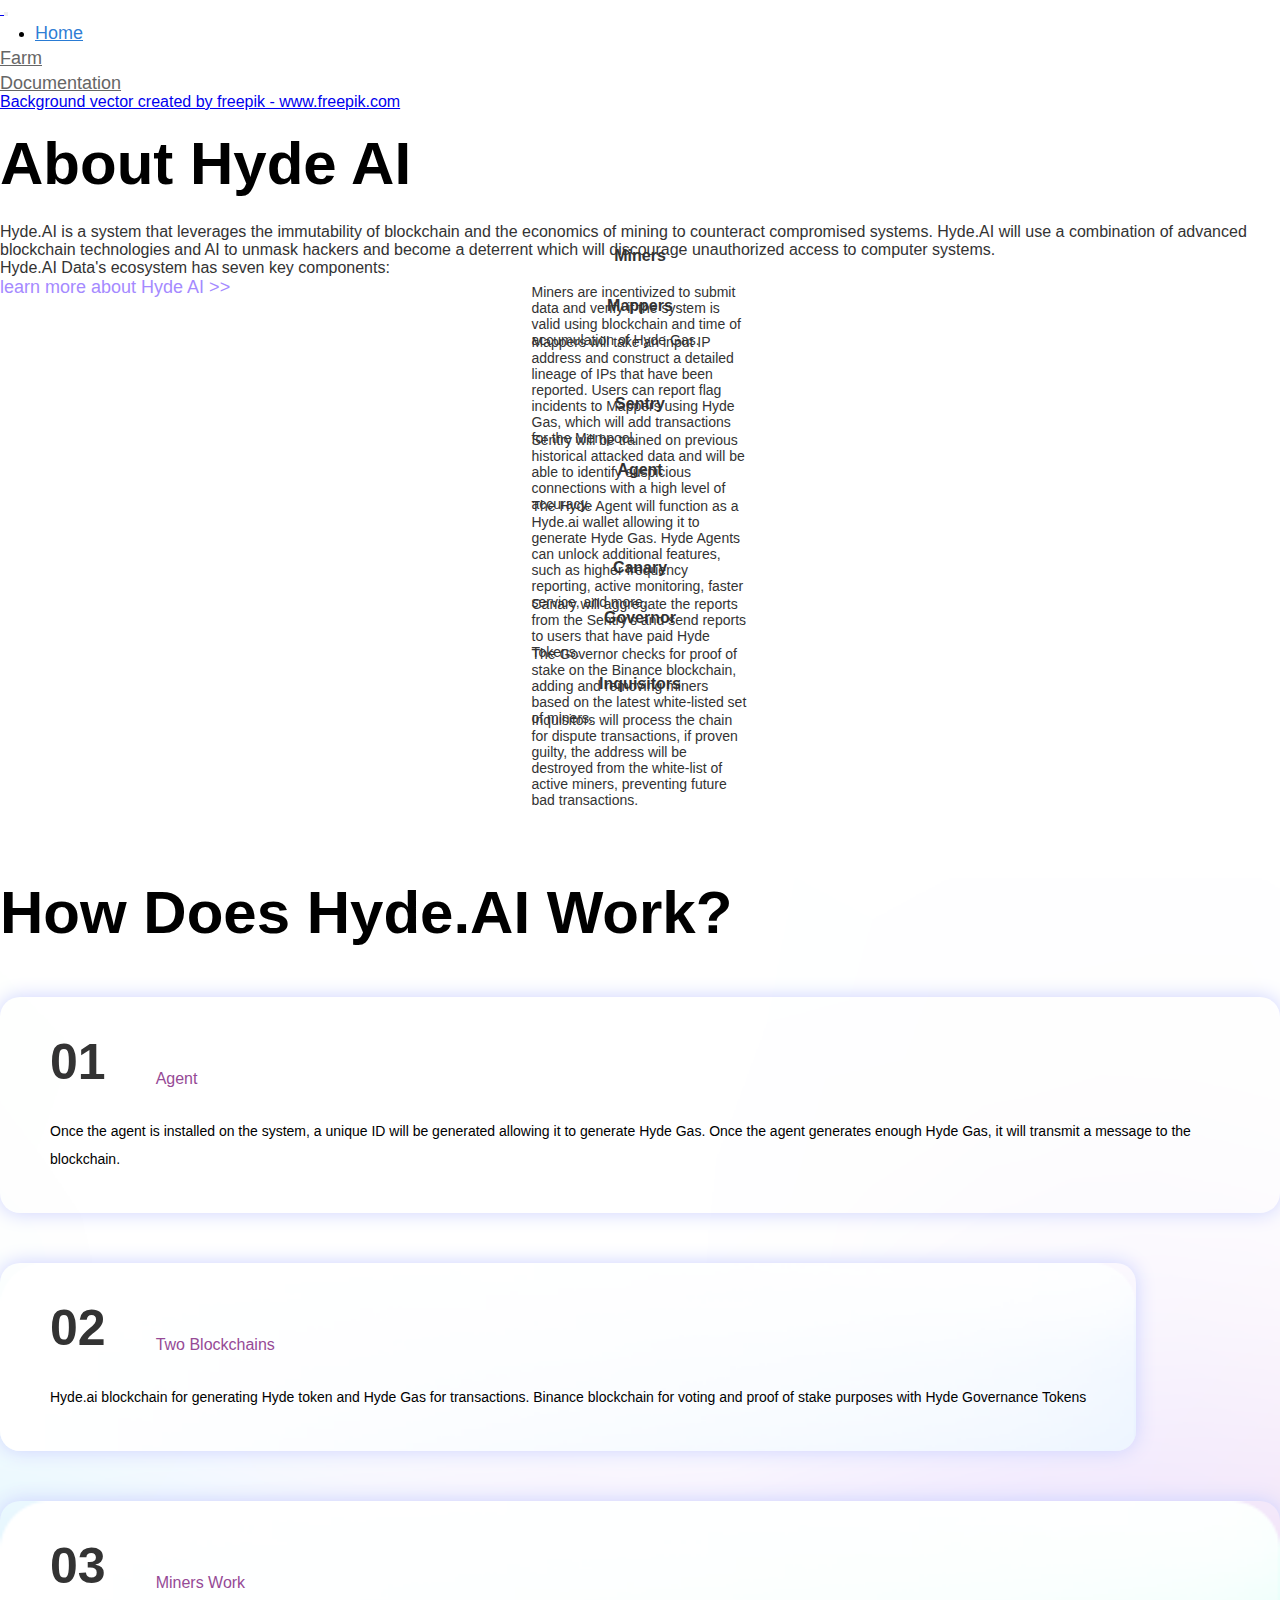
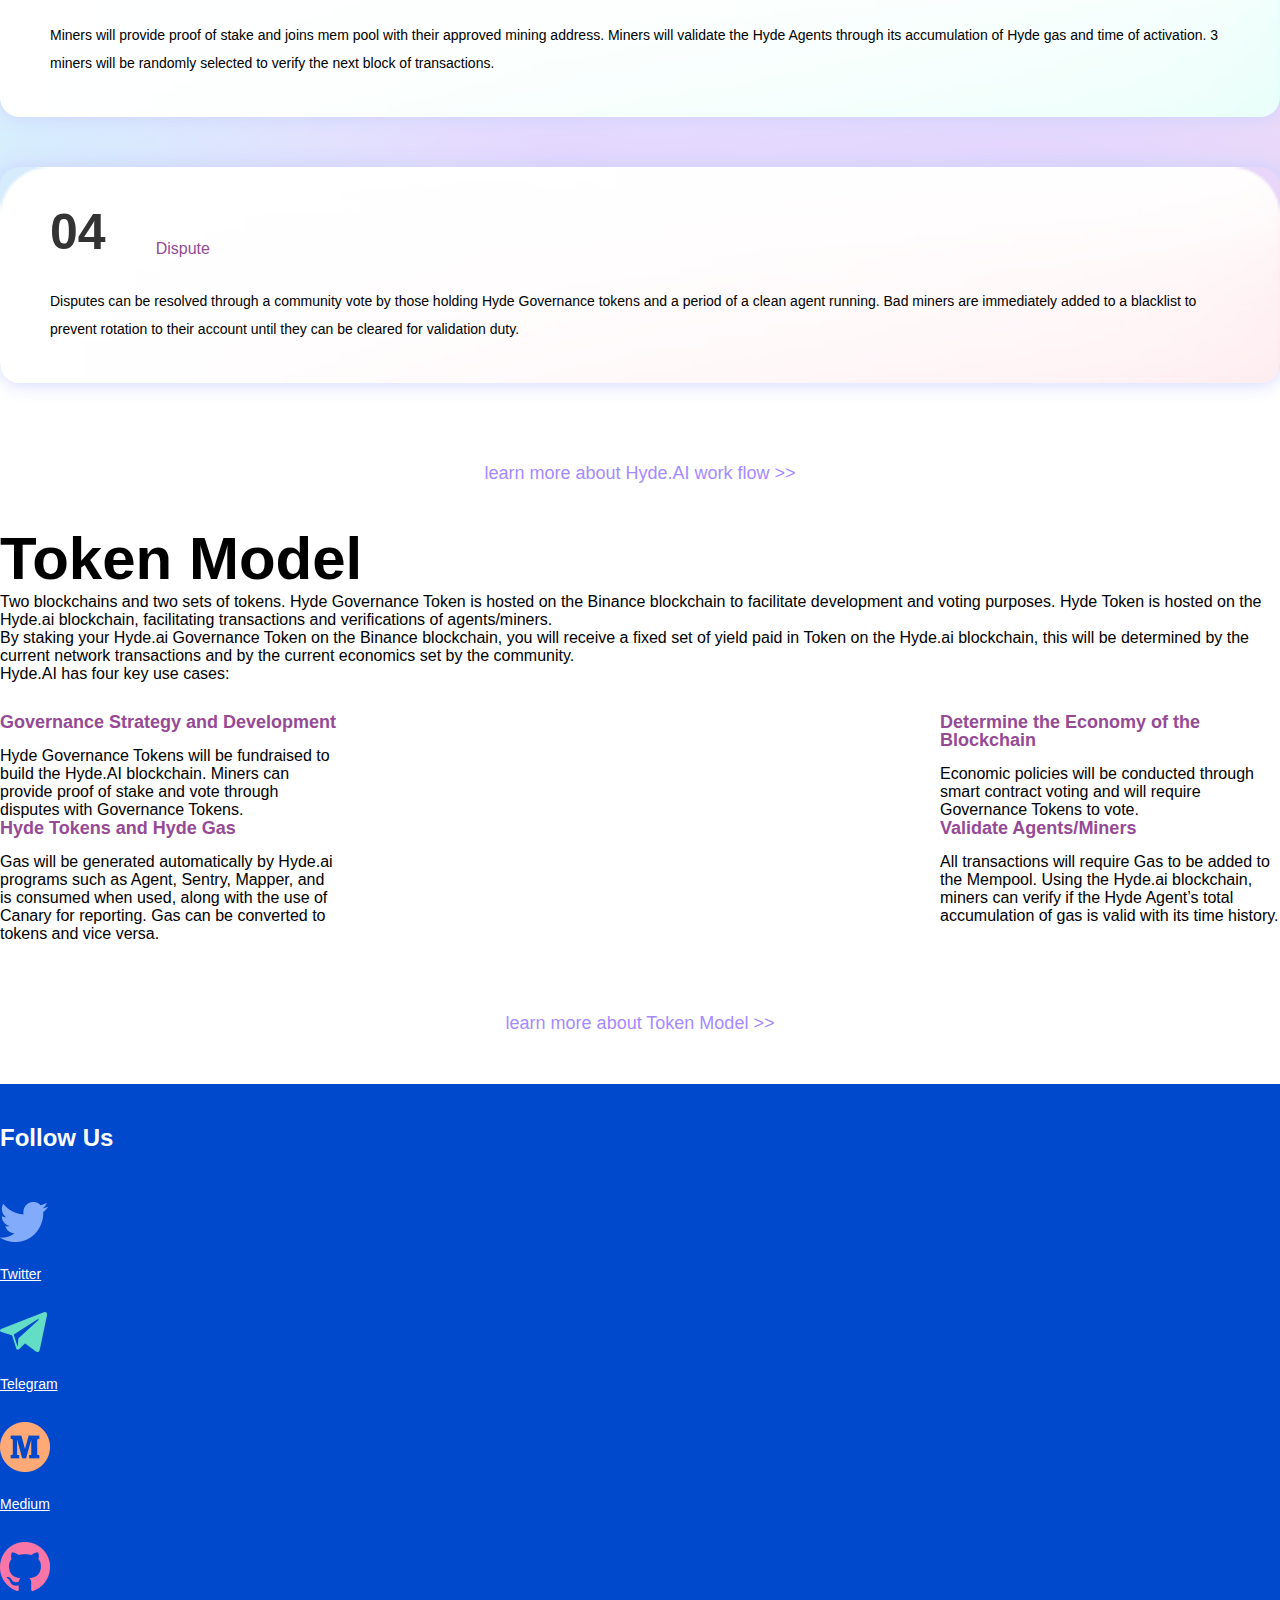
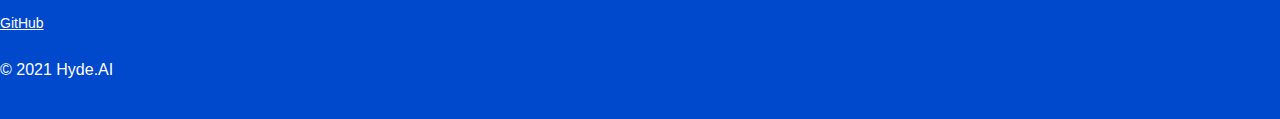
==== commit 00a1486c: "Update index.html" ====
--- a/index.html
+++ b/index.html
@@ -47,9 +47,9 @@
                             <a class="nav-link" href="https://hydeai.gitbook.io/hydedocs/" target="_blank">Documentation</a>
                         </li>
                     </ul>
-                    <form class="form-inline my-2 my-lg-0">
+                    <!--<form class="form-inline my-2 my-lg-0">
                          <a href="#" type="button" data-modal-target="#box-popup"class="nav-item-unlock-wallet">Unlock Wallet</a>
-                    </form>
+                    </form>-->
                 </div>
             </div>
         </nav>
@@ -104,8 +104,8 @@
                                     <div class="img-wrap">
                                         <img src="./images/photos/datafeeds.png" alt="">
                                     </div>
-                                    <p class="home-about-sub-heading">Sentries</p>
-                                    <p class="home-about-box-description">Sentries will be trained on previous historical attacked data, and will be able to identify suspicious connections with a high level of accuracy.  </p>
+                                    <p class="home-about-sub-heading">Sentry</p>
+                                    <p class="home-about-box-description">Sentry will be trained on previous historical attacked data and will be able to identify suspicious connections with a high level of accuracy.  </p>
                                 </div>
                             </div>
                             <div class="col-6">
@@ -114,7 +114,7 @@
                                         <img src="./images/photos/rewarding.png" alt="">
                                     </div>
                                     <p class="home-about-sub-heading">Agent</p>
-                                    <p class="home-about-box-description">The Hyde Agent will function as a Hyde.ai wallet allowing it to generate Hyde Gas.  </p>
+                                    <p class="home-about-box-description">The Hyde Agent will function as a Hyde.ai wallet allowing it to generate Hyde Gas. Hyde Agents can unlock additional features, such as higher frequency reporting, active monitoring, faster service, and more.  </p>
                                 </div>
                             </div>
                             <div class="col-6">
@@ -122,8 +122,8 @@
                                     <div class="img-wrap">
                                         <img src="./images/photos/rewarding.png" alt="">
                                     </div>
-                                    <p class="home-about-sub-heading">Canaries</p>
-                                    <p class="home-about-box-description">Canaries aggregate the reports from the Sentry’s and send reports to users that have paid Hyde Tokens.  </p>
+                                    <p class="home-about-sub-heading">Canary</p>
+                                    <p class="home-about-box-description">Canary will aggregate the reports from the Sentry’s and send reports to users that have paid Hyde Tokens.  </p>
                                 </div>
                             </div>
                             <div class="col-6">
@@ -132,7 +132,7 @@
                                         <img src="./images/photos/rewarding.png" alt="">
                                     </div>
                                     <p class="home-about-sub-heading">Governor</p>
-                                    <p class="home-about-box-description">The Governor checks for proof of stake on the Binance blockchain, adds and remove miners based on the latest white-list.   </p>
+                                    <p class="home-about-box-description">The Governor checks for proof of stake on the Binance blockchain, adding and removing miners based on the latest white-listed set of miners.   </p>
                                 </div>
                             </div>
                             <div class="col-6">
@@ -141,7 +141,7 @@
                                         <img src="./images/photos/rewarding.png" alt="">
                                     </div>
                                     <p class="home-about-sub-heading">Inquisitors</p>
-                                    <p class="home-about-box-description">Inquisitors will process the chain for dispute transactions, if proven guilty, the address will be destroyed from the white-list of acitve miners, preventing future bad transactions.  </p>
+                                    <p class="home-about-box-description">Inquisitors will process the chain for dispute transactions, if proven guilty, the address will be destroyed from the white-list of active miners, preventing future bad transactions.  </p>
                                 </div>
                             </div>
                         </div>
@@ -182,7 +182,7 @@
                                     <span class="number">03</span>
                                     <span class="desc">Miners Work</span>
                                 </div>
-                                <p class="how-it-works-details">Miners will provide proof of stake and joins mem pool with approved mining address. Miners will validate the Hyde Agents through its accumulation of Hyde gas and time of activation. 3 miners will be randomly selected to verify the next block of transactions.  </p>
+                                <p class="how-it-works-details">Miners will provide proof of stake and joins mem pool with their approved mining address. Miners will validate the Hyde Agents through its accumulation of Hyde gas and time of activation. 3 miners will be randomly selected to verify the next block of transactions.  </p>
                             </div>
                         </div>
                         <div class="home-work-item col-md-6 col-12">
@@ -223,11 +223,11 @@
                     <div class="token-box-row">
                         <div class="token-box-item text-left-md text-right first-item-box">
                             <h3>Governance Strategy and Development</h3>
-                            <p>Hyde Governance Tokens will be fundraised to build the Hyde.AI blockchain. Miners can provide proof of stake and a say in voting through disputes with Governance Tokens.</p>
+                            <p>Hyde Governance Tokens will be fundraised to build the Hyde.AI blockchain. Miners can provide proof of stake and vote through disputes with Governance Tokens.</p>
                         </div>
                         <div class="token-box-item text-left-md">
                             <h3>Determine the Economy of the Blockchain</h3>
-                            <p>Economic policies will be conducted through smart contract voting, and will require Governance Tokens to vote.
+                            <p>Economic policies will be conducted through smart contract voting and will require Governance Tokens to vote.
                             </p>
                         </div>
                     </div>
@@ -240,11 +240,11 @@
                     <div class="token-box-row">
                         <div class="token-box-item text-left-md text-right first-item-box">
                             <h3>Hyde Tokens and Hyde Gas</h3>
-                            <p>Gas will be generated automatically by Hyde.ai programs such as Agent, Senry, Mapper, and is consumed when used, along with the use of Canary for reporting. Gas can be converted to tokens, and vice versa.</p>
+                            <p>Gas will be generated automatically by Hyde.ai programs such as Agent, Sentry, Mapper, and is consumed when used, along with the use of Canary for reporting. Gas can be converted to tokens and vice versa.</p>
                         </div>
                         <div class="token-box-item text-left-md">
                             <h3>Validate Agents/Miners</h3>
-                            <p>All transactions will require Gas in order to be added to the Mempool. Using the Hyde.ai blockchain, miners can verify if the Hyde Agent’s total accumulation of gas is valid with its time history. 
+                            <p>All transactions will require Gas to be added to the Mempool. Using the Hyde.ai blockchain, miners can verify if the Hyde Agent’s total accumulation of gas is valid with its time history. 
                             </p>
                         </div>
                     </div>
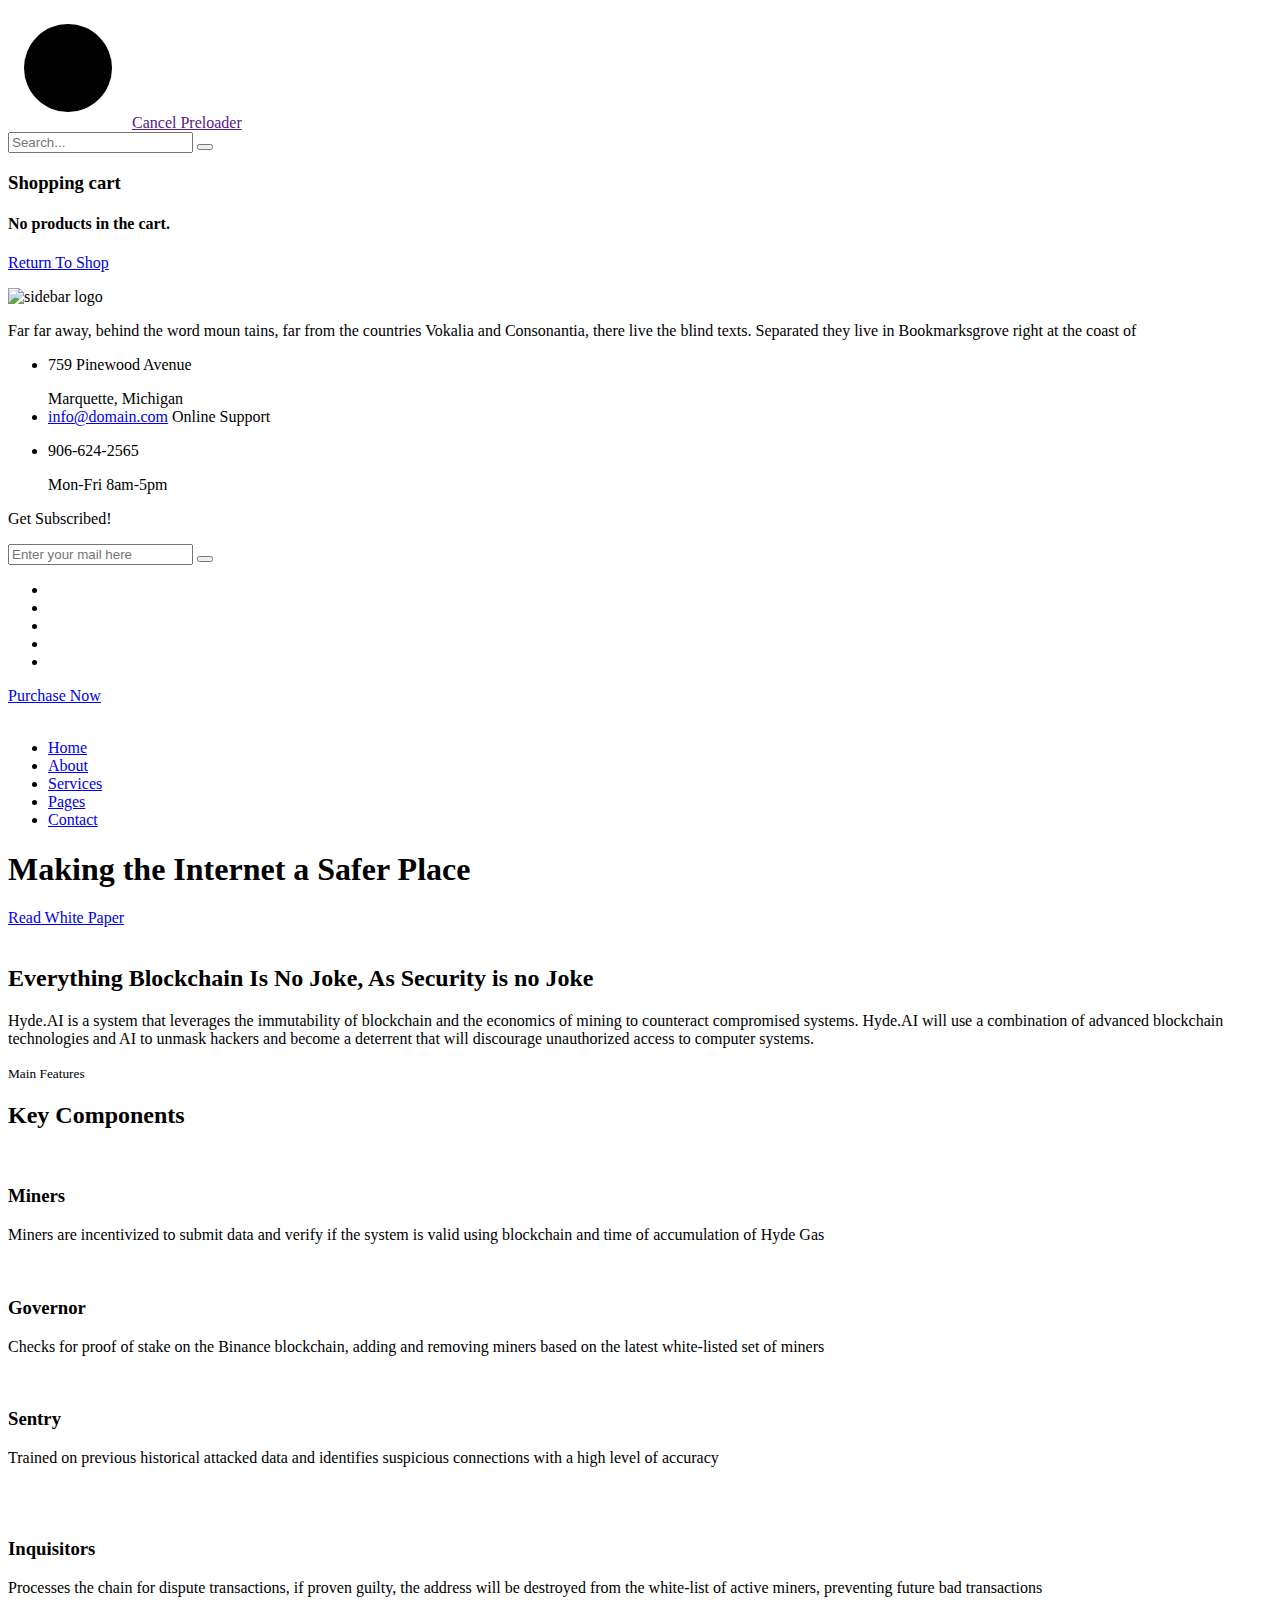
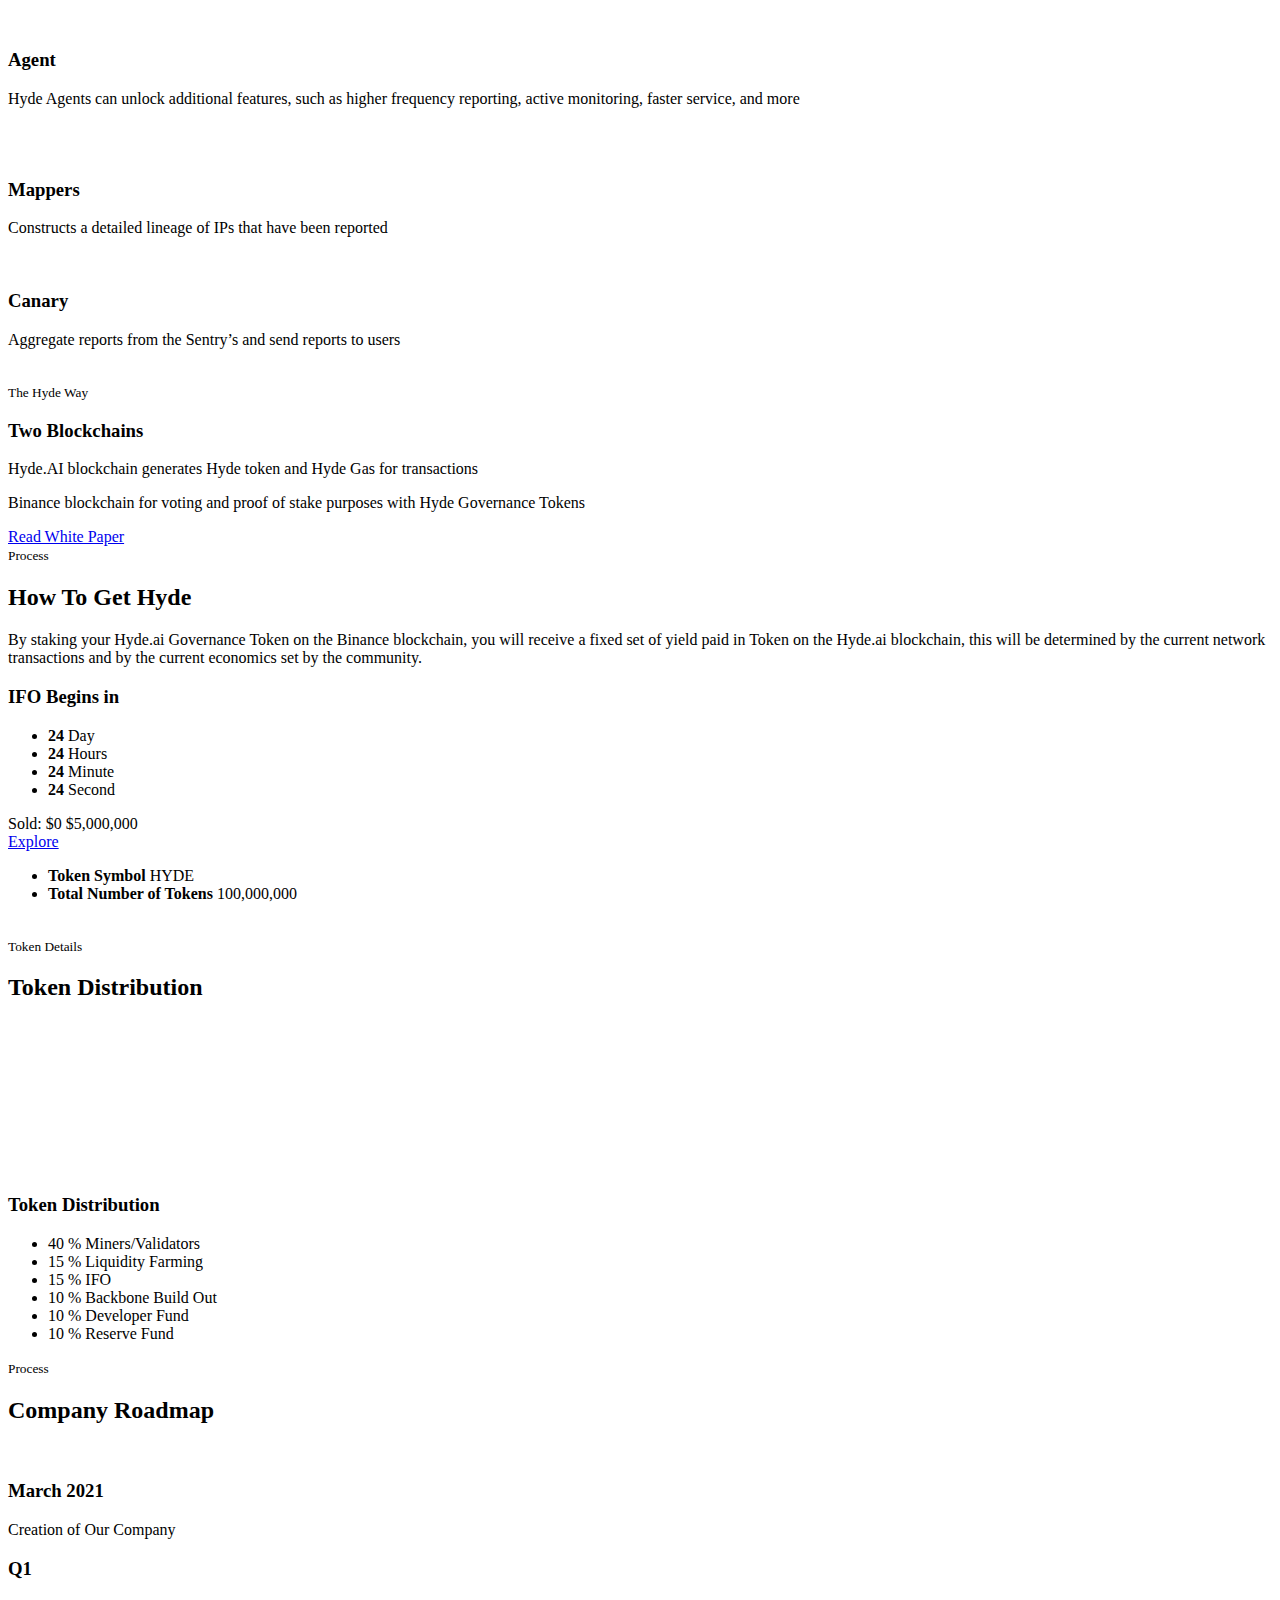
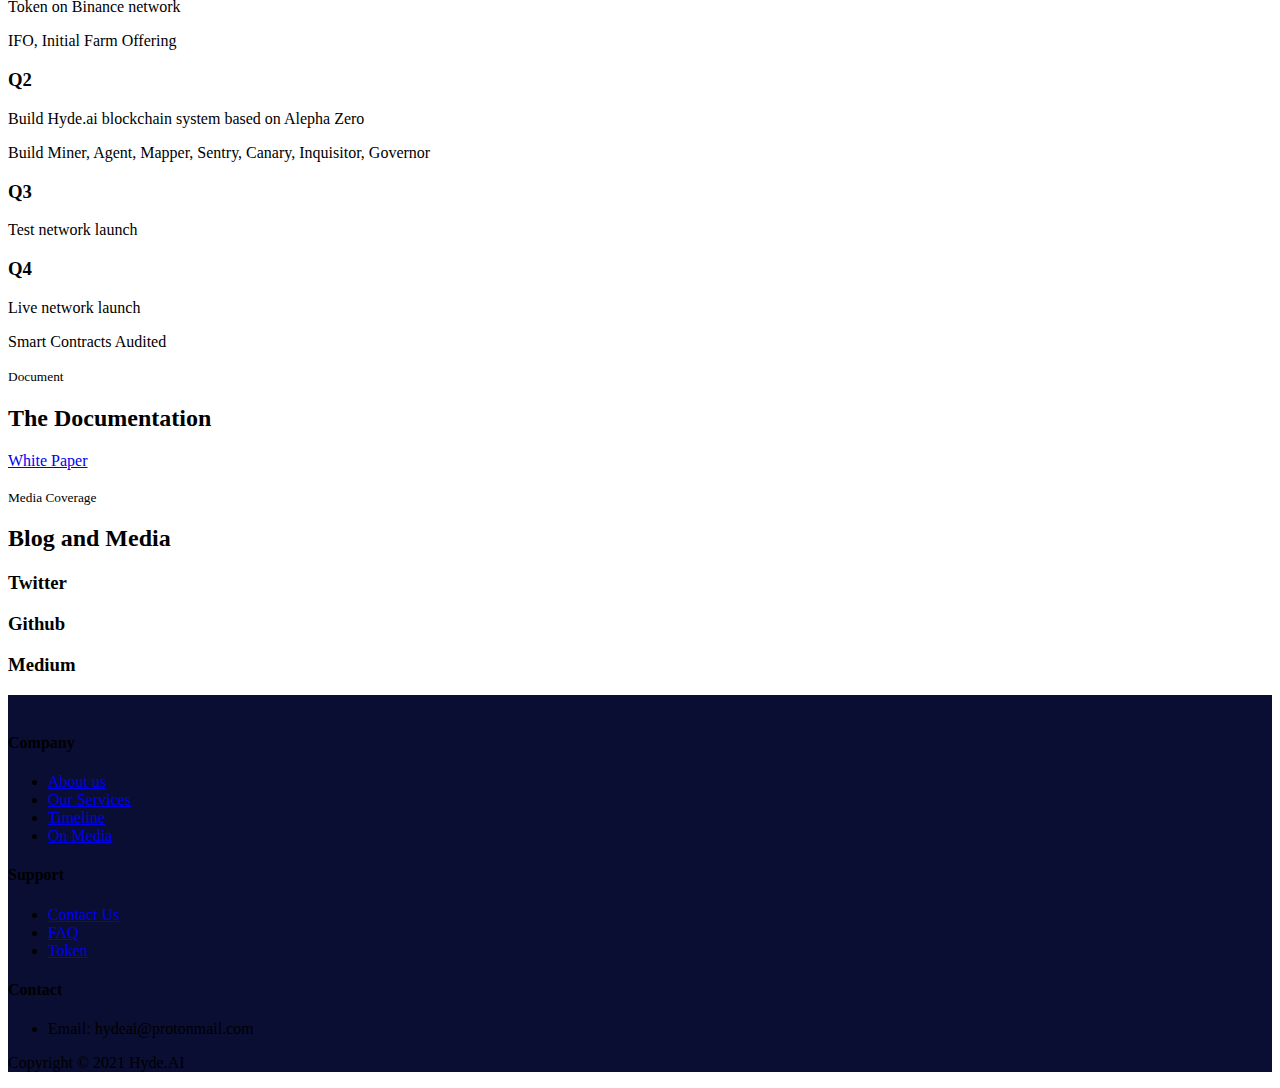
==== commit cd762303: "Update index.html" ====
--- a/index.html
+++ b/index.html
@@ -1,345 +1,1378 @@
-<!DOCTYPE html>
-<html lang="en">
-
+<!-- get_header('Page Name','Title')-->
+<!doctype html>
+<html class="no-js" lang="en">
 <head>
-    <meta charset="UTF-8">
-    <meta http-equiv="X-UA-Compatible" content="IE=edge">
-    <meta name="viewport" content="width=device-width, initial-scale=1.0">
-    <link rel="shortcut icon" href="./images/favicon-hyde.ico">
+    <meta charset="utf-8">
+    <meta http-equiv="x-ua-compatible" content="ie=edge">
     <title>Hyde AI | Making a safer internet</title>
-
-    <link rel="stylesheet" href="https://stackpath.bootstrapcdn.com/bootstrap/4.1.3/css/bootstrap.min.css" integrity="sha384-MCw98/SFnGE8fJT3GXwEOngsV7Zt27NXFoaoApmYm81iuXoPkFOJwJ8ERdknLPMO" crossorigin="anonymous">
-    <link rel="stylesheet" href="https://cdnjs.cloudflare.com/ajax/libs/font-awesome/4.7.0/css/font-awesome.min.css">
-    <link rel="stylesheet" href="./css/style.css">
+    <meta name="description" content="">
+    <meta name="viewport" content="width=device-width, initial-scale=1, shrink-to-fit=no">
+
+   <link href="https://fonts.googleapis.com/css?family=Roboto:400,400i,500,500i,700,700i,900,900i" rel="stylesheet">
+   <link href="https://fonts.googleapis.com/css?family=Open+Sans:400,400i,600,600i,700,700i,800,800i" rel="stylesheet">
+  
+  
+   <link rel="shortcut icon" href="./3.ico">
+   <!-- Place favicon.ico in the root directory -->
+    <link rel="apple-touch-icon" href="apple-touch-icon.png">
+
+    <link rel="stylesheet" href="assets/css/fontawesome-min.css">
+    <link rel="stylesheet" href="assets/css/bootstrap.min.css">
+    <link rel="stylesheet" href="assets/css/xsIcon.css">
+    <link rel="stylesheet" href="assets/fonts/icomoon/style.css">
+    <link rel="stylesheet" href="assets/css/magnific-popup.css">
+    <link rel="stylesheet" href="assets/css/owl.carousel.min.css">
+    <link rel="stylesheet" href="assets/css/owl.theme.default.min.css">
+    <link rel="stylesheet" href="assets/css/navigation.css">
+    <link rel="stylesheet" href="assets/css/animate.css">
+
+    <!--Theme custom css -->
+    <link rel="stylesheet" href="assets/css/style.css">
+
+    <!--Theme Responsive css-->
+    <link rel="stylesheet" href="assets/css/responsive.css"/>
+
+    <!-- use only color version -->
+    <!-- <link rel='stylesheet' type='text/css' href='assets/css/colors/color-1.css' > -->
 </head>
-
 <body>
-
-    <header>
-        <!--<div class="notice-bar">
-            <span>Berry Data Contract Address:</span>
-            <span id="contact-address">0xf859Bf77cBe8699013d6Dbc7C2b926Aaf307F830</span>
-            <img src="./images/icons/copy.png" alt="" onclick="copyText()">
-        </div>-->
+<!--[if lt IE 10]>
+<p class="browserupgrade">You are using an <strong>outdated</strong> browser. Please <a href="http://browsehappy.com/">upgrade
+    your browser</a> to improve your experience.</p>
+<![endif]-->
+
+<!-- preloader  -->
     
-        <nav class="navbar navbar-expand-lg navbar-light">
-            <div class="header-container container">
-                <a class="navbar-brand" href="#">
-                    <img src="./images/photos/Final-01.jpg" alt="" height="75">
+    <div class="preloader" id="preloader">
+        <svg class="xs-preload" viewBox="0 0 120 120" width="120px" height="120px">
+            <circle class="inner" cx="60" cy="60" r="32"/>
+            <circle class="middle" cx="60" cy="60" r="38"/>
+            <circle class="outer" cx="60" cy="60" r="44"/>
+        </svg>
+         <a class="cencel-preloader" href="">Cancel Preloader</a>
+    </div>
+
+    <!-- preloader end  -->
+
+<div class="search-wrap">
+    <form class="search-inner" id="main_search" method="get">
+        <input id="search_text" type="search" placeholder="Search..." autocomplete="off">
+        <button id="searchbtn" type="submit"><i class="fa fa-search"></i></button>
+    </form>
+</div>
+
+
+
+
+
+
+<!-- offset cart strart -->
+<!-- sidebar cart item -->
+<div class="xs-sidebar-group cart-group">
+    <div class="xs-overlay xs-bg-black"></div>
+    <div class="xs-sidebar-widget">
+        <div class="sidebar-widget-container">
+            <div class="widget-heading media">
+                <div class="media-body">
+                    <a href="#" class="close-side-widget">
+                        <i class="icon icon-cross"></i>
+                    </a>
+                </div>
+            </div>
+            <div class="xs-empty-content">
+                <h3 class="widget-title">Shopping cart</h3>
+                <h4 class="xs-title">No products in the cart.</h4>
+                <p class="empty-cart-icon">
+                    <i class="icon icon-shopping-cart"></i>
+                </p>
+                <p class="xs-btn-wraper">
+                    <a class="btn btn-primary" href="#">Return To Shop</a>
+                </p>
+            </div>
+        </div>
+    </div>
+</div>    <!-- END sidebar cart item -->    <!-- END offset cart strart -->
+
+
+<!-- sidebar cart item -->
+<div class="xs-sidebar-group info-group">
+    <div class="xs-overlay xs-bg-black"></div>
+    <div class="xs-sidebar-widget">
+        <div class="sidebar-widget-container">
+            <div class="widget-heading">
+                <a href="#" class="close-side-widget">
+                <i class="icon icon-cross"></i>
                 </a>
-                <button class="navbar-toggler" type="button" data-toggle="collapse" data-target="#navbarSupportedContent"
-                    aria-controls="navbarSupportedContent" aria-expanded="false" aria-label="Toggle navigation">
-                    <span class="navbar-toggler-icon"></span>
-                </button>
+            </div>
+            <div class="sidebar-textwidget">
+                <div class="sidebar-logo-wraper">
+                    <img src="assets/images/sidebar_logo_1.png" alt="sidebar logo">
+                </div>
+                <p>Far far away, behind the word moun tains, far from the countries Vokalia and Consonantia, there live the blind texts. Separated they live in Bookmarksgrove right at the coast of  </p>
+                <ul class="sideabr-list-widget">
+                    <li>
+                        <div class="media">
+                            <div class="d-flex">
+                                <i class="icon icon-placeholder2"></i>
+                            </div>
+                            <div class="media-body">
+                                <p>759 Pinewood Avenue</p>
+                                <span>Marquette, Michigan</span>
+                            </div>
+                        </div><!-- address 1 -->
+                    </li>
+                    <li>
+                        <div class="media">
+                            <div class="d-flex">
+                            <i class="icon icon-email2"></i>
+                            </div>
+                            <div class="media-body">
+                                <a href="mailto:info@domain.com">info@domain.com</a>
+                                <span>Online Support</span>
+                            </div>
+                        </div><!-- address 1 -->
+                    </li>
+                    <li>
+                        <div class="media">
+                            <div class="d-flex">
+                            <i class="icon icon-phone-call2"></i>
+                            </div>
+                            <div class="media-body">
+                                <p>906-624-2565</p>
+                                <span>Mon-Fri 8am-5pm</span>
+                            </div>
+                        </div><!-- address 1 -->
+                    </li>
+                </ul><!-- .sideabr-list-widget -->
+                <div class="subscribe-from">
+                    <p>Get Subscribed!</p>
+                    <form action="#" method="POST" id="subscribe-form" class="subscribe-form">
+                        <label for="sub-input"></label>
+                        <div class="form-group">
+                            <input type="email" name="email" id="sub-input" placeholder="Enter your mail here" class="form-control">
+                            <button class="sub-btn" type="submit"><i class="icon icon-arrow-right"></i></button>
+                        </div>
+                    </form>
+                </div>
+                <ul class="social-list version-2">
+                    <li><a href="#" class="facebook"><i class="fa fa-facebook"></i></a></li>
+                    <li><a href="#" class="twitter"><i class="fa fa-twitter"></i></a></li>
+                    <li><a href="#" class="linkedin"><i class="fa fa-linkedin"></i></a></li>
+                    <li><a href="#" class="instagram"><i class="fa fa-instagram"></i></a></li>
+                    <li><a href="#" class="vimeo"><i class="fa fa-vimeo"></i></a></li>
+                </ul><!-- .social-list -->
+                <div class="text-center">
+                    <a href="#" class="btn btn-primary">Purchase Now</a>
+                </div>
+            </div>
+        </div>
+    </div>
+</div>    <!-- END sidebar widget item -->    <!-- END offset cart strart -->
+
+
+
+<!-- header section start -->
+<header class="header">
+    <div class="container">
+        <nav id="navigation1" class="navigation">
+
+            <div class="nav-header">
+                <a class="nav-brand" href="index.html">
+                    <img style="height: 37px;" src="./images/logo_white.png" alt="">
+                </a>
+                <div class="nav-toggle"></div>
+            </div>
+        
+            <div class="nav-menus-wrapper xs-menu">
+                <!--<ul class="header-right align-to-right">
+                    <li class="language">
+                        <a href="#modal-popup-1" class="xs-modal-popup">
+                            <img src="assets/images/english.png" alt="">
+                            EN
+                        </a>
+                        <!-- xs modal -->
+                            <!--<div class="zoom-anim-dialog mfp-hide modal-language" id="modal-popup-1">
+                                <div class="modal-dialog modal-lg">
+                                    <div class="modal-content">
+                                        <div class="language-content">
+                                            <p>Switch The Language</p>
+                                            <ul class="flag-lists">
+                                                <li><a href="#"><img src="assets/images/flags/006-united-states.svg" alt=""><span>English</span></a></li>
+                                                <li><a href="#"><img src="assets/images/flags/002-canada.svg" alt=""><span>English</span></a></li>
+                                                <li><a href="#"><img src="assets/images/flags/003-vietnam.svg" alt=""><span>Vietnamese</span></a></li>
+                                                <li><a href="#"><img src="assets/images/flags/004-france.svg" alt=""><span>French</span></a></li>
+                                                <li><a href="#"><img src="assets/images/flags/005-germany.svg" alt=""><span>German</span></a></li>
+                                            </ul>
+                                        </div>
+                                    </div>
+                                </div>
+                            </div><!-- End xs modal -->
+                    <!--</li>
+                    <li>
+                        <a href="#" class="offset-side-bar">
+                           <i class="icon icon-bag"></i>
+                        </a>
+                    </li>
+                
+                    <li>
+                        <a href="#" class="searchIcon">
+                            <i class="icon icon-search"></i>
+                        </a>
+                    </li>
+                
+                    <li>
+                        <a href="#" class="navSidebar-button">
+                            <i class="icon-menu2"></i>
+                        </a>
+                    </li>
+                </ul>-->
+                <ul class="nav-menu align-to-right">
+                    <li class="active"><a href="#">Home</a>
+                        <!-- <div class="megamenu-panel">
+                            <div class="megamenu-panel-row">
+                                <div class="col-lg-4 col-12">
+                                    <a href="index.html">
+                                        <img style="width: 100%" src="assets/images/menu_img/home_1.jpg" alt="image">
+                                        <span>Home One</span>
+                                    </a>
+                                </div>
+                                <div class="col-lg-4 col-12">
+                                    <a href="index-2.html">
+                                        <img style="width: 100%" src="assets/images/menu_img/home_2.jpg" alt="image">
+                                        <span>Home Two</span>
+                                    </a>
+                                </div>
+                                <div class="col-lg-4 col-12">
+                                    <a href="index-3.html">
+                                            <img style="width: 100%" src="assets/images/menu_img/home_3.jpg" alt="image">
+                                            <span>Home Three</span>
+                                    </a>
+                                </div>
+                                <div class="col-lg-4 col-12">
+                                    <a href="index-4.html">
+                                        <img style="width: 100%" src="assets/images/menu_img/home_4.jpg" alt="image">
+                                        <span>Home Four</span>
+                                    </a>
+                                </div>
+                            </div>
+                        </div> -->
+                    </li>
+                    <li><a href="#featured" class="scrolls">About</a></li>
+                    <li><a href="#how_work" class="scrolls">Services</a></li>
+                    <li><a href="https://docs.hyde.ai/" class="scrolls">Pages</a></li>
+                    <li><a href="#blog" class="scrolls">Contact</a></li>
+                </ul>
+               
+            </div>
+         
+
+        </nav>	
+    </div><!-- .container END -->
+</header><!-- header section end -->
+
+<div id="particles-js">
+        
+    <!-- banner start -->
+    <section class="banner-sec" id="particles-js1">
+   <div class="banner-item" style="background: url(assets/images/background/banner_bg.jpg) no-repeat center center /cover">
+        <div class="container">
+            <div class="row">
+                <div class="col-lg-8 mx-auto">
+                    <div class="banner-content">
+                        <h1 class="banner-title">Making the Internet a Safer Place</h1>
+                        <p> 
+                            
+                        </p>
+                        <a href="https://docs.hyde.ai/" class="btn btn-primary">Read White Paper</a>
+                    </div>
+                </div>
+            </div>
+
+            <div class="banner-img-item">
+                <img class="banner-img" src="./images/banner_img.png" alt="">
+                <img class="banner-ico banner-ico-1" src="./images/h1.png" alt="">
+                <img class="banner-ico banner-ico-2" src="./images/h1.png" alt="">
+                <img class="banner-ico banner-ico-3" src="./images/h1.png" alt="">
+                <img class="banner-ico banner-ico-4" src="./images/h1.png" alt="">
+                <img class="banner-ico banner-ico-5" src="./images/h1.png" alt="">
+            </div>
+        </div><!--  .cont  ainer END -->
+     
+   </div>
+</section>    <!-- banner section end -->
+
+    <div class="featured-area">
     
-                <div class="collapse navbar-collapse" id="navbarSupportedContent">
-                    <ul class="navbar-nav mr-auto">
-                        <li class="nav-item">
-                            <a class="nav-link nav-link-active" href="#">Home</a>
+        <div class="blockcain-and-featured-area" >
+            
+            <!-- blockcain section start -->
+            <section class="blockcain-top-sec">
+  <div class="container">
+      <div class="row">
+          <div class="col-md-6 wow fadeInUp" data-wow-duration="1.5s">
+              <div class="blockcain-top">
+                  <h2 class="column-title">Everything Blockchain Is No Joke, As Security is no Joke</h2>
+              </div>
+          </div><!-- col end -->
+          <div class="col-md-5 offset-md-1 wow fadeInUp" data-wow-duration="2s">
+              <div class="blockcain-top-content">
+                  <p>
+                  Hyde.AI is a system that leverages the immutability of blockchain and the economics of mining to counteract compromised systems. Hyde.AI will use a combination of advanced blockchain technologies and AI to unmask hackers and become a deterrent that will discourage unauthorized access to computer systems.
+                  </p>
+              </div>
+          </div>
+      </div>
+  </div>
+</section>            <!-- blockcain section end -->
+
+            <!-- featured section start -->
+            <section class="featured-sec" id="featured">
+  <div class="container">
+      <div class="row">
+          <div class="col-lg-8 mx-auto">
+              <div class="section-title-item">
+                  <small class="xs-section-title">Main Features</small>
+                  <h2 class="section-title">Key Components</h2>
+              </div>
+          </div>
+      </div><!-- row end -->
+      <div class="main-fetured-item">
+          <div class="row">
+              <div class="col-md-4 wow fadeInUp" data-wow-duration="1.5s">
+                  <div class="single-feaured-item">
+                      <img style="max-height: 65px;" src="./images/miner.png" alt="">
+                      <h3 class="feature-title">
+                         Miners
+                      </h3>
+                      <p>
+                         Miners are incentivized to submit data and verify if the system is valid using blockchain and time of accumulation of Hyde Gas
+                      </p>
+                  </div>
+              </div><!-- col end -->
+              <div class="col-md-4 wow fadeInUp" data-wow-duration="1.75s">
+                  <div class="single-feaured-item">
+                      <img style="height: 65px;" src="./images/governor.png" alt="">
+                      <h3 class="feature-title">
+                        Governor
+                      </h3>
+                      <p>
+                         Checks for proof of stake on the Binance blockchain, adding and removing miners based on the latest white-listed set of miners
+                      </p>
+                  </div>
+              </div><!-- col end -->
+              <div class="col-md-4 wow fadeInUp" data-wow-duration="2s">
+                  <div class="single-feaured-item">
+                      <img style="max-height: 65px;" src="./images/sentry.png" alt="">
+                      <h3 class="feature-title">
+                         Sentry
+                      </h3>
+                      <p>
+                         Trained on previous historical attacked data and identifies suspicious connections with a high level of accuracy
+                      </p>
+                  </div>
+              </div><!-- col end -->
+          </div><!-- row end -->
+          <br>
+          <div class="row">
+              <div class="col-md-6 wow fadeInUp" data-wow-duration="2.25s">
+                  <div class="single-feaured-item">
+                      <img style="height: 65px;" src="./images/investigator.png" alt="">
+                      <h3 class="feature-title">
+                         Inquisitors
+                      </h3>
+                      <p>
+                         Processes the chain for dispute transactions, if proven guilty, the address will be destroyed from the white-list of active miners, preventing future bad transactions
+                      </p>
+                  </div>
+              </div><!-- col end -->
+              <div class="col-md-6 wow fadeInUp" data-wow-duration="2.5s">
+                  <div class="single-feaured-item">
+                      <img style="height: 65px;" src="./images/agent.png" alt="">
+                      <h3 class="feature-title">
+                         Agent
+                      </h3>
+                      <p>
+                         Hyde Agents can unlock additional features, such as higher frequency reporting, active monitoring, faster service, and more
+                      </p>
+                  </div>
+              </div><!-- col end -->
+          </div><!-- row end -->
+          <br>
+          <div class="row">
+              <div class="col-md-6 wow fadeInUp" data-wow-duration="2.75s">
+                  <div class="single-feaured-item">
+                      <img style="max-height: 75px;" src="./images/map.png" alt="">
+                      <h3 class="feature-title">
+                         Mappers
+                      </h3>
+                      <p>
+                         Constructs a detailed lineage of IPs that have been reported
+                      </p>
+                  </div>
+              </div><!-- col end -->
+              <div class="col-md-6 wow fadeInUp" data-wow-duration="3s">
+                  <div class="single-feaured-item">
+                      <img style="max-height: 75px;" src="./images/canary.png" alt="">
+                      <h3 class="feature-title">
+                        Canary 
+                      </h3>
+                      <p>
+                        Aggregate reports from the Sentry’s and send reports to users
+                      </p>
+                  </div>
+              </div><!-- col end -->
+          </div><!-- row end -->
+          
+      </div><!-- main-fetured-item end -->
+
+      <div class="featured-poligonal-img wow fadeInUp" data-wow-duration="1.5s">
+         <!--<img class="poligonal-img" src="assets/images/feature/poligonal.png" alt="">-->
+      </div>
+ 
+  </div>
+</section>            <!-- featured section end -->
+        </div>
+        <div class="blockcain-and-logo-area">
+            <!-- blockcain business section start -->
+            <section class="blockcain-business-sec">
+  <div class="container">
+      <div class="row">
+          <div class="col-md-6 col-lg-6 wow fadeInUp" data-wow-duration="1.5s">
+              <div class="blockcain-img">
+                 <img src="./images/block_img.png" alt="">
+              </div>
+          </div><!-- col end -->
+          <div class="col-md-6 col-lg-5 offset-lg-1 wow fadeInUp" data-wow-duration="2s">
+              <div class="blockcain-content">
+                  <small class="xs-section-title">The Hyde Way</small>
+                  <h3 class="column-title">Two Blockchains</h3>
+                  <p>
+                        Hyde.AI blockchain generates Hyde token and Hyde Gas for transactions
+                  </p>
+                  <p>
+                        Binance blockchain for voting and proof of stake purposes with Hyde Governance Tokens
+                  </p>
+                  <a href="https://docs.hyde.ai/" class="btn btn-primary">Read White Paper</a>
+              </div>
+          </div>
+      </div>
+  </div>
+</section>            <!-- blockcain business section end -->
+
+            <!-- client logo section start -->
+            <!--<section class="client-logo-sec">
+  <div class="container">
+     <div class="client-logo-item">
+        <div class="row owl-carousel" id="client-slider">
+            <div class="col-sm wow fadeInUp" data-wow-duration="1.5s">
+                <div class="client-logo">
+                    <img style="filter: none;" src="./images/1.png" alt="">
+                </div>
+            </div>
+            <div class="col-sm wow fadeInUp" data-wow-duration="2s">
+                <div class="client-logo">
+                    <img style="filter: none;"  src="./images/2.png" alt="">
+                </div>
+            </div>
+            <div class="col-sm wow fadeInUp" data-wow-duration="2.5s">
+                <div class="client-logo">
+                    <img style="filter: none;" src="./images/3.png" alt="">
+                </div>
+            </div>
+            <div class="col-sm wow fadeInUp" data-wow-duration="3s">
+                <div class="client-logo">
+                    <img style="filter: none;" src="./images/4.png" alt="">
+                </div>
+            </div>
+            <div class="col-sm wow fadeInUp" data-wow-duration="3.5s">
+                <div class="client-logo">
+                    <img  style="filter: none;" src="./images/5.png" alt="">
+                </div>
+            </div>
+        </div>
+     </div>
+  </div>
+</section>            <!-- client logo section end -->
+        </div>
+    </div>
+
+</div>
+    <div class="how-work-and-token-area">
+        <!-- how work section start -->
+        <section class="how-work-sec section-padding" id="how_work">
+  <div class="container">
+     <div class="row">
+          <div class="col-lg-8 mx-auto">
+              <div class="section-title-item">
+                  <small class="xs-section-title">Process</small>
+                  <h2 class="section-title">How To Get Hyde</h2>
+              </div>
+              <p>By staking your Hyde.ai Governance Token on the Binance blockchain, you will receive a fixed set of yield paid in Token on the Hyde.ai blockchain, this will be determined by the current network transactions and by the current economics set by the community.</p>
+          </div>
+      </div><!-- row end -->
+      <div class="row">
+          <div class="col-lg-4 col-md-6 wow fadeInUp " data-wow-duration="1.5s">
+              <div class="xs-count-down">
+                  <h3 class="xs-single-title">IFO Begins in</h3>
+                       
+                    <ul class="xs-counter-list">
+                        <li>
+                            <strong id="xs_days">24</strong>
+                            <span>Day</span>
                         </li>
-                        <li class="nav-item">
-                            <a class="nav-link" href="./farm.html">Farm</a>
+                        <li>
+                            <strong id="xs_hours">24</strong>
+                            <span>Hours</span>
                         </li>
-                        <!--<li class="nav-item">
-                            <a class="nav-link" href="./data-feed.html">Data Feed</a>
-                        </li>-->
-                        <li class="nav-item">
-                            <a class="nav-link" href="https://hydeai.gitbook.io/hydedocs/" target="_blank">Documentation</a>
+                        <li>
+                            <strong id="xs_minuts">24</strong>
+                            <span>Minute</span>
+                        </li>
+                        <li>
+                            <strong id="xs_second">24</strong>
+                            <span>Second</span>
                         </li>
                     </ul>
-                    <!--<form class="form-inline my-2 my-lg-0">
-                         <a href="#" type="button" data-modal-target="#box-popup"class="nav-item-unlock-wallet">Unlock Wallet</a>
-                    </form>-->
-                </div>
-            </div>
-        </nav>
-    </header>
-
-    <div class="main-page home-page">
-
-        <section class="home-banner">
-            <a href="https://www.freepik.com/vectors/background">Background vector created by freepik - www.freepik.com</a>
-            <img src="./images/photos/home-banner-hyde2.png" alt="" class="img-fluid">
-        </section>
-
-        <section class="home-about">
-            <div class="container">
-                <div class="row">
-                    <div class="about-section-txt col-md-6 col-12">
-                        <div class="header-1 about-section-header">
-                            About Hyde AI
+
+                    <div class="xs-progress-bar">
+                         <span class="progess-text-1">Sold: $0</span>
+                         <span class="progess-text-2">$5,000,000</span>
+                        <div class="xs-bar">
+                            <div class="bar-bg"></div>
                         </div>
-                        <p class="mb-4">
-                            Hyde.AI is a system that leverages the immutability of blockchain and the economics of mining to counteract compromised systems. Hyde.AI will use a combination of advanced blockchain technologies and AI to unmask hackers and become a deterrent which will discourage unauthorized access to computer systems. 
-                        </p>
-                        <p class="mb-md-5 mb-2">
-                            Hyde.AI Data's ecosystem has seven key components:
-                        </p>
-                        <p class="mt-md-5 mt-2">
-                            <span onclick="window.open('https://hydeai.gitbook.io/hydedocs/');">learn more about Hyde AI >> </span>
-                        </p>
                     </div>
-                    <div class="col-md-6 col-12">
-                        <div class="row">
-                            <div class="col-6">
-                                <div class="home-about-box">
-                                    <div class="img-wrap">
-                                        <img src="./images/photos/miners.png" alt="">
+
+                   <div class="btn-wrapper text-center">
+                        <a href="#" class="btn btn-primary">Explore</a>
+                   </div>
+
+              </div>
+          </div><!-- col end -->
+          <div class="col-lg-3 offset-lg-1 col-md-6 align-self-center wow fadeInUp" data-wow-duration="2s">
+            <div class="work-token-item">
+                <ul>
+                    <!--<li>
+                       <strong> Pre-Sale Starts</strong>
+                       <span> 05/08/2019</span>
+                    </li>
+                    <li>
+                        <strong> Pre-Sale Terms</strong>
+                        <span>First week 25% bonus and then 20% bonus</span>
+                    </li>-->
+                    <li>
+                        <strong> Token Symbol</strong>
+                        <span>HYDE</span>
+                    </li>
+                    <li>
+                         <strong> Total Number of Tokens</strong>
+                        <span>100,000,000</span>
+                    </li>
+                </ul>
+            </div>
+          </div><!-- col end -->
+          <div class="col-lg-4 align-self-center col-md-12 wow fadeInUp" data-wow-duration="2.5s">
+            <div class="work-video">
+                <img src="./images/video.jpg" alt="">
+                <a href="https://www.youtube.com/watch?v=2X9eJF1nLiY" class="video-btn xs-video" data-effect="mfp-zoom-in">
+                    <i class="icon icon-play-button2"></i>
+                    <span class="btn-hover-anim"></span>
+                </a>
+            </div>
+          </div><!-- col end -->
+      </div><!-- row end -->
+  </div>
+</section>        <!-- how work section end -->
+
+        <div class="token-roadmap-area">
+            <!-- how work section start -->
+            <section class="token-distribution-sec section-padding" id="token_dist"style="">
+  <div class="container">
+     <div class="row">
+        <div class="col-lg-8 mx-auto">
+            <div class="section-title-item">
+                <small class="xs-section-title">Token Details</small>
+                <h2 class="section-title">Token Distribution</h2>
+            </div>
+        </div>
+    </div><!-- row end -->
+    <div class="row">
+      <div class="col-lg-6 wow fadeInUp mx-auto" data-wow-duration="1.5s">
+        <div class="row chart-gap">
+            <div class="col-sm-7 ml-lg-auto">
+                <canvas class="token-chart-item" id="myChart"></canvas>
+                <h3 class="xs-single-title">Token Distribution</h3>
+            </div> <!-- Col End -->
+            <div class=" col-sm-5">
+                <ul class="chart-label">
+                    <li>
+                        
+                        <span class="chart-bg1">40 %</span> Miners/Validators
+                    </li>
+                    <li>
+                        
+                        <span class="chart-bg2">15 %</span> Liquidity Farming 
+                    </li>
+                    <li>
+                         
+                        <span class="chart-bg3">15 %</span> IFO
+                    </li>
+                    <li>
+                        
+                        <span class="chart-bg4">10 %</span> Backbone Build Out 
+                     </li>
+                     <li>
+                        
+                        <span class="chart-bg4">10 %</span> Developer Fund 
+                     </li>
+                     <li>
+                        
+                        <span class="chart-bg4">10 %</span> Reserve Fund 
+                     </li>
+                </ul>
+            </div> <!-- Chart Label End -->
+
+        </div> <!-- Row End -->
+
+    </div> <!-- Col End -->
+    <!-- <div class="col-lg-6 wow fadeInUp" data-wow-duration="2s">
+        <div class="row chart-gap">
+            <div class="col-sm-7 ml-lg-auto">
+                <canvas class="token-chart-item" id="myChartTwo"></canvas>
+                <h3 class="xs-single-title">Sale Contribution</h3>
+            </div> 
+            <div class="col-sm-5">
+                <ul class="chart-label">
+                    <li>
+                        <img src="assets/images/token/label_img1.png" alt="">
+                        <span class="chart-bg1">10 %</span> To Community
+                    </li>
+                    <li>
+                        <img src="assets/images/token/label_img2.png" alt="">
+                        <span class="chart-bg2">08 %</span> Reserved Fund
+                    </li>
+                    <li>
+                         <img src="assets/images/token/label_img3.png" alt="">
+                        <span class="chart-bg3">12 %</span> Advisor Team
+                    </li>
+                    <li>
+                        <img src="assets/images/token/label_img4.png" alt="">
+                        <span class="chart-bg4">70 %</span> Sold Globaly
+                     </li>
+                </ul>
+            </div> 
+
+        </div> 
+    </div>  -->
+   </div> <!-- Row End -->
+
+  </div>
+</section>            <!-- how work section end -->
+
+            <!-- roadmap section start -->
+            <section class="roadmap-sec section-padding" id="roadmap" style="">
+  <div class="container-fluid">
+     <div class="row">
+          <div class="col-lg-12 mx-auto">
+              <div class="section-title-item">
+                  <small class="xs-section-title">Process</small>
+                  <h2 class="section-title">Company Roadmap</h2>
+              </div>
+          </div>
+      </div><!-- row end -->
+      <div class="roadmap-timeline">
+          <img src="assets/images/roadmap/timelinered.png" alt="">
+          <div class="custom-container container">
+          <div class="row roadmap-timeline-item">
+                  <div class="col-md-2 xs-roadmap wow fadeInUp" data-wow-duration="1.5s">
+                      <div class="single-roadmap-timeline">
+                          <b></b>
+                          <h3>March 2021</h3>
+                          <p>
+                              Creation of Our
+                              Company
+                          </p>
+                         
+                      </div>
+                  </div>
+
+                  <div class="col-md-2 xs-roadmap wow fadeInUp" data-wow-duration="2s">
+                      <div class="single-roadmap-timeline">
+                          <b></b>
+                          <h3>Q1</h3>
+                          <p>
+                          Token on Binance network
+                          </p>
+                          <p>
+                          IFO, Initial Farm Offering 
+                          </p>
+                          
+                              
+                         
+                      </div>
+                  </div>
+
+                  <div class="col-md-4 xs-roadmap wow fadeInUp" data-wow-duration="2.5s">
+                      <div class="single-roadmap-timeline">
+                            <b></b>
+                          <h3>Q2</h3>
+                          <p>
+                             Build Hyde.ai blockchain system based on Alepha Zero 
+                          </p>
+                          <p>
+                             Build Miner, Agent, Mapper, Sentry, Canary, Inquisitor, Governor
+                          </p>
+ 
+                              
+                        
+                      </div>
+                  </div>
+
+                  <div class="col-md-2 xs-roadmap wow fadeInUp" data-wow-duration="3s">
+                      <div class="single-roadmap-timeline">
+                            <b></b>
+                          <h3>Q3</h3>
+                          <p>
+                          Test network launch
+                          </p>
+                          
+                      </div>
+                  </div>
+
+                  <div class="col-md-2 xs-roadmap wow fadeInUp" data-wow-duration="3.5s">
+                      <div class="single-roadmap-timeline">
+                            <b></b>
+                          <h3>Q4</h3>
+                          <p>
+                          Live network launch
+                          </p>
+                          <p>
+                          Smart Contracts Audited
+                          </p>
+                          
+                          
+                      </div>
+                  </div>
+              </div>
+          </div>
+      </div>
+  </div><!-- container fluid end -->
+
+</section>            <!-- roadmap section end -->
+        </div>
+    </div>
+
+    <div class="document-and-team-area">
+          <!-- docuemnt section start -->
+          <section class="doceumnt-sec section-padding">
+  <div class="container">
+     <div class="row">
+          <div class="col-lg-8 mx-auto">
+              <div class="section-title-item">
+                  <small class="xs-section-title">Document</small>
+                  <h2 class="section-title">The Documentation</h2>
+              </div>
+          </div>
+      </div><!-- row end -->
+      <div class="row">
+          <div class="col-lg-8 mx-auto wow fadeInUp" data-wow-duration="1.5s">
+                <div class="nav xs-tabs-menu" id="v-pills-tab" role="tablist"
+                     aria-orientation="horizontal">
+                     <!--<a class="active col-md" id="v-pills-home-tab" data-toggle="pill" href="#v-pills-home" role="tab"
+                        aria-controls="v-pills-home" aria-selected="true">
+                            <i class="icon-wallet"></i>
+                            Wallet
+                        </a>-->
+                    
+                    
+                        <a class="col-md" id="v-pills-profile-tab" data-toggle="pill" href="https://docs.hyde.ai/" role="tab"
+                        aria-controls="v-pills-paper" aria-selected="false">
+                        <i class="icon-whitepaper"></i>
+                        White Paper
+                        </a>
+                    
+                    
+                        <!--<a class="col-md" id="v-pills-report-tab" data-toggle="pill" href="#v-pills-reports" role="tab"
+                        aria-controls="v-pills-reports" aria-selected="false">
+                        <i class="icon-report"></i>
+                        Reports
+                        </a>-->
+                    
+                    
+                        <!--<a class="col-md" id="v-pills-ico-tab" data-toggle="pill" href="#v-pills-ICO" role="tab"
+                        aria-controls="v-pills-ICO" aria-selected="false">
+                        <i class="icon-structure"></i>
+                        ICO Structure
+                        </a>-->
+                </div><!-- tab menu end -->
+
+                <!-- <div class="road-map-tab">
+                    <div class="tab-content" id="v-pills-tabContent">
+                        <div class="tab-pane tab_item_1 show active" id="v-pills-home" role="tabpanel"
+                             aria-labelledby="v-pills-home-tab">
+                            <div class="row">
+                                <div class="col-md-6 align-self-center">
+                                    <div class="xs-tabs-content">
+                                        <h3 class="xs-single-title">Download Crypto Wallet</h3>
+                                        <span class="release_vertion">
+                                            Latest Release 1.49.0
+                                        </span>
+                                        
+                                        <ul class="download-logo">
+                                            <li>
+                                                <img src="assets/images/documentation/windows_logo-1.png" alt="">
+                                               
+                                            </li>
+                                            <li>
+                                                <img src="assets/images/documentation/windows_logo-2.png" alt="">
+                                            </li>
+                                            <li>
+                                                <img src="assets/images/documentation/mac_ico.png" alt="">
+                                            </li>
+                                            <li>
+                                                <img src="assets/images/documentation/linux_1.png" alt="">
+                                            </li>
+                                            <li>
+                                                <img src="assets/images/documentation/android_1.png" alt="">
+                                            </li>
+                                        </ul>
                                     </div>
-                                    <p class="home-about-sub-heading">Miners</p>
-                                    <p class="home-about-box-description">Miners are incentivized to submit data and verify if the system is valid using blockchain and time of accumulation of Hyde Gas. </p>
+                                </div>
+                                <div class="col-md-6">
+                                    <div class="xs-tabs-img">
+                                        <img src="./images/wallter_phones.png" alt="">
+                                    </div>
                                 </div>
                             </div>
-                            <div class="col-6">
-                                <div class="home-about-box">
-                                    <div class="img-wrap">
-                                        <img src="./images/photos/datausers.png" alt="">
+                        </div> 
+                        <div class="tab-pane tab_item_2" id="v-pills-paper" role="tabpanel"
+                             aria-labelledby="v-pills-profile-tab">
+                            <div class="row">
+                                <div class="col-md-6">
+                                    <div class="xs-tabs-img text-center">
+                                         <img src="assets/images/documentation/whitepaper.png" alt="">
                                     </div>
-                                    <p class="home-about-sub-heading">Mappers</p>
-                                    <p class="home-about-box-description">Mappers will take an input IP address and construct a detailed lineage of IPs that have been reported. Users can report flag incidents to Mappers using Hyde Gas, which will add transactions for the Mempool.  </p>
                                 </div>
-                            </div>
-                            <div class="col-6">
-                                <div class="home-about-box">
-                                    <div class="img-wrap">
-                                        <img src="./images/photos/datafeeds.png" alt="">
+                                <div class="col-md-6">
+                                    <div class="xs-white-tabs-content">
+                                        <h3 class="xs-single-title">Download Whitepaper</h3>
+                                        <p>
+                                            
+                                        </p>
+                                        <a href="https://docs.hyde.ai/" class="btn btn-primary sm-btn">Download Now</a>
                                     </div>
-                                    <p class="home-about-sub-heading">Sentry</p>
-                                    <p class="home-about-box-description">Sentry will be trained on previous historical attacked data and will be able to identify suspicious connections with a high level of accuracy.  </p>
-                                </div>
-                            </div>
-                            <div class="col-6">
-                                <div class="home-about-box">
-                                    <div class="img-wrap">
-                                        <img src="./images/photos/rewarding.png" alt="">
-                                    </div>
-                                    <p class="home-about-sub-heading">Agent</p>
-                                    <p class="home-about-box-description">The Hyde Agent will function as a Hyde.ai wallet allowing it to generate Hyde Gas. Hyde Agents can unlock additional features, such as higher frequency reporting, active monitoring, faster service, and more.  </p>
-                                </div>
-                            </div>
-                            <div class="col-6">
-                                <div class="home-about-box">
-                                    <div class="img-wrap">
-                                        <img src="./images/photos/rewarding.png" alt="">
-                                    </div>
-                                    <p class="home-about-sub-heading">Canary</p>
-                                    <p class="home-about-box-description">Canary will aggregate the reports from the Sentry’s and send reports to users that have paid Hyde Tokens.  </p>
-                                </div>
-                            </div>
-                            <div class="col-6">
-                                <div class="home-about-box">
-                                    <div class="img-wrap">
-                                        <img src="./images/photos/rewarding.png" alt="">
-                                    </div>
-                                    <p class="home-about-sub-heading">Governor</p>
-                                    <p class="home-about-box-description">The Governor checks for proof of stake on the Binance blockchain, adding and removing miners based on the latest white-listed set of miners.   </p>
-                                </div>
-                            </div>
-                            <div class="col-6">
-                                <div class="home-about-box">
-                                    <div class="img-wrap">
-                                        <img src="./images/photos/rewarding.png" alt="">
-                                    </div>
-                                    <p class="home-about-sub-heading">Inquisitors</p>
-                                    <p class="home-about-box-description">Inquisitors will process the chain for dispute transactions, if proven guilty, the address will be destroyed from the white-list of active miners, preventing future bad transactions.  </p>
                                 </div>
                             </div>
                         </div>
-                    </div>
-                </div>
-            </div>
-        </section>
-
-        <section class="how-it-works-section">
-            <div class="how-it-works">
-                <div class="container">
-                    <div class="header-1 text-center">
-                        How Does Hyde.AI Work?
-                    </div>
-                    <div class="row">
-                        <div class="home-work-item col-md-6 col-12">
-                            <div class="home-work-item-box back1">
-                                <div class="how-it-works-numbers">
-                                    <span class="number">01</span>
-                                    <span class="desc">Agent</span>
-                                </div>
-                                <p class="how-it-works-details">Once the agent is installed on the system, a unique ID will be generated allowing it to generate Hyde Gas. Once the agent generates enough Hyde Gas, it will transmit a message to the blockchain. </p>
+                        <div class="tab-pane tab_item_3" id="v-pills-reports" role="tabpanel"
+                             aria-labelledby="v-pills-report-tab">
+                            <div class="report-table table-responsive">
+                                <table class="table">
+                                    <thead>
+                                    <tr>
+                                        <th>Name</th>
+                                        <th>Price</th>
+                                        <th>24 hr% change</th>
+                                        <th>market Cap</th>
+                                        <th>24hr volume</th>
+                                        <th>price graph</th>
+                                    </tr>
+                                    </thead>
+                                    <tbody>
+                                    <tr>
+                                        <td><img src="assets/images/documentation/icon1.png" alt=""> Bitcoin</td>
+                                        <td>$1097201</td>
+                                        <td class="change">-2.45%</td>
+                                        <td>$73.99B</td>
+                                        <td>$4.588</td>
+                                        <td><img src="assets/images/documentation/signal.png" alt=""></td>
+                                    </tr>
+                                    <tr>
+                                        <td><img src="assets/images/documentation/icon2.png" alt=""> Ethereum</td>
+                                        <td>$1097201</td>
+                                        <td class="change">-2.45%</td>
+                                        <td>$73.99B</td>
+                                        <td>$4.588</td>
+                                        <td><img src="assets/images/documentation/signal.png" alt=""></td>
+                                    </tr>
+                                    <tr>
+                                        <td><img src="assets/images/documentation/icon1.png" alt=""> Bitcoin Cash</td>
+                                        <td>$1097201</td>
+                                        <td class="change">-2.45%</td>
+                                        <td>$73.99B</td>
+                                        <td>$4.588</td>
+                                        <td><img src="assets/images/documentation/signal.png" alt=""></td>
+                                    </tr>
+                                    <tr>
+                                        <td><img src="assets/images/documentation/icon3.png" alt=""> Ripple</td>
+                                        <td>$1097201</td>
+                                        <td class="change">-2.45%</td>
+                                        <td>$73.99B</td>
+                                        <td>$4.588</td>
+                                        <td><img src="assets/images/documentation/signal.png" alt=""></td>
+                                    </tr>
+                                    <tr>
+                                        <td><img src="assets/images/documentation/icon4.png" alt=""> IOTA</td>
+                                        <td>$1097201</td>
+                                        <td class="change">-2.45%</td>
+                                        <td>$73.99B</td>
+                                        <td>$4.588</td>
+                                        <td><img src="assets/images/documentation/signal.png" alt=""></td>
+                                    </tr>
+                                    <tr>
+                                        <td><img src="assets/images/documentation/icon1.png" alt=""> Bitcoin Gold</td>
+                                        <td>$1097201</td>
+                                        <td class="change">-2.45%</td>
+                                        <td>$73.99B</td>
+                                        <td>$4.588</td>
+                                        <td><img src="assets/images/documentation/signal.png" alt=""></td>
+                                    </tr>
+                                    <tr>
+                                        <td><img src="assets/images/documentation/icon2.png" alt=""> Ethereum Classic</td>
+                                        <td>$1097201</td>
+                                        <td class="change">-2.45%</td>
+                                        <td>$73.99B</td>
+                                        <td>$4.588</td>
+                                        <td><img src="assets/images/documentation/signal.png" alt=""></td>
+                                    </tr>
+                                    <tr>
+                                        <td><img src="assets/images/documentation/icon5.png" alt=""> OmiseGO</td>
+                                        <td>$1097201</td>
+                                        <td class="change">-2.45%</td>
+                                        <td>$73.99B</td>
+                                        <td>$4.588</td>
+                                        <td><img src="assets/images/documentation/signal.png" alt=""></td>
+                                    </tr>
+                                    <tr>
+                                        <td><img src="assets/images/documentation/icon2.png" alt=""> Ethereum</td>
+                                        <td>$1097201</td>
+                                        <td class="change">-2.45%</td>
+                                        <td>$73.99B</td>
+                                        <td>$4.588</td>
+                                        <td><img src="assets/images/documentation/signal.png" alt=""></td>
+                                    </tr>
+                                    <tr>
+                                        <td><img src="assets/images/documentation/icon1.png" alt=""> Bitcoin</td>
+                                        <td>$1097201</td>
+                                        <td class="change">-2.45%</td>
+                                        <td>$73.99B</td>
+                                        <td>$4.588</td>
+                                        <td><img src="assets/images/documentation/signal.png" alt=""></td>
+                                    </tr>
+                                    <tr>
+                                        <td><img src="assets/images/documentation/icon2.png" alt=""> Ethereum</td>
+                                        <td>$1097201</td>
+                                        <td class="change">-2.45%</td>
+                                        <td>$73.99B</td>
+                                        <td>$4.588</td>
+                                        <td><img src="assets/images/documentation/signal.png" alt=""></td>
+                                    </tr>
+                                    </tbody>
+                                </table>
                             </div>
                         </div>
-                        <div class="home-work-item col-md-6 col-12">
-                            <div class="home-work-item-box back2">
-                                <div class="how-it-works-numbers">
-                                    <span class="number">02</span>
-                                    <span class="desc">Two Blockchains</span>
-                                </div>
-                                <p class="how-it-works-details"> Hyde.ai blockchain for generating Hyde token and Hyde Gas for transactions.
-                                                                 Binance blockchain for voting and proof of stake purposes with Hyde Governance Tokens</p>
+                        <div class="tab-pane tab_item_4" id="v-pills-ICO" role="tabpanel"
+                             aria-labelledby="v-pills-ico-tab">
+                             <div class="ico-table table-responsive">
+                                <table class="table">
+                                    <tr>
+                                        <td>Pre-Sale Starts</td>
+                                        <td>7/31/2018</td>
+                                    </tr>
+                                    <tr>
+                                        <td>Pre-Sale Period</td>
+                                        <td>7/31/2018</td>
+                                    </tr>
+                                    <tr>
+                                        <td>Pre-Sale Cap</td>
+                                        <td>7/31/2018</td>
+                                    </tr>
+                                    <tr>
+                                        <td>Pre-Sale Terms</td>
+                                        <td>7/31/2018</td>
+                                    </tr>
+                                    <tr>
+                                        <td>Token Sale Starts</td>
+                                        <td>7/31/2018</td>
+                                    </tr>
+                                    <tr>
+                                        <td>Token Sale Period</td>
+                                        <td>7/31/2018</td>
+                                    </tr>
+                                    <tr>
+                                        <td>Soft Cap</td>
+                                        <td>7/31/2018</td>
+                                    </tr>
+                                </table>
                             </div>
                         </div>
-                        <div class="home-work-item col-md-6 col-12">
-                            <div class="home-work-item-box back3">
-                                <div class="how-it-works-numbers">
-                                    <span class="number">03</span>
-                                    <span class="desc">Miners Work</span>
-                                </div>
-                                <p class="how-it-works-details">Miners will provide proof of stake and joins mem pool with their approved mining address. Miners will validate the Hyde Agents through its accumulation of Hyde gas and time of activation. 3 miners will be randomly selected to verify the next block of transactions.  </p>
-                            </div>
+                    </div>
+                </div> -->
+          </div>
+      </div><!-- row end -->
+  </div><!-- container end -->
+  <div class="documentaion-shap-img">
+      <img class="d-shap-img-1 wow fadeInLeft" data-wow-duration="1.5s" id="leftglobe" src="assets/images/documentation/globe1.png" alt="">
+      <img class="d-shap-img-2 wow fadeInRight" data-wow-duration="1.5s"  src="assets/images/documentation/globe2.png" alt="">
+      
+  </div>
+</section>          <!-- document section end -->
+
+           <!-- team section start -->
+           <!--<section class="team-sec section-padding" id="team">
+  <div class="container">
+     <div class="row">
+        <div class="col-lg-8 mx-auto">
+            <div class="section-title-item">
+                <small class="xs-section-title">Our experts</small>
+                <h2 class="section-title">Team Members</h2>
+            </div>
+        </div>
+    </div><!-- row end -->
+    <!--<div class="row">
+        <div class="col-lg-3 col-sm-6 wow fadeInUp" data-wow-duration="1.5s">
+            <div class="single-team">
+               <div class="team-img">
+                    <img src="./images/team_1.jpg" alt="">
+                    <div class="team-social">
+                        <a href="#">
+                            <i class="icon icon-facebook"></i>
+                        </a>
+                        <a href="#">
+                            <i class="icon icon-twitter"></i>
+                        </a>
+                        <a href="#">
+                            <i class="icon icon-linkedin"></i>
+                        </a>
+                    </div>
+               </div>
+               <div class="team-content">
+                   <h3 class="xs-title md">James Carter</h3>
+                   <p>CEO</p>
+               </div>
+            </div>
+        </div> <!-- Col End -->
+        <!--<div class="col-lg-3 col-sm-6 wow fadeInUp" data-wow-duration="2s">
+            <div class="single-team">
+                <div class="team-img">
+                    <img src="./images/team_2.jpg" alt="">
+                    <div class="team-social">
+                        <a href="#">
+                            <i class="icon icon-facebook"></i>
+                        </a>
+                        <a href="#">
+                            <i class="icon icon-twitter"></i>
+                        </a>
+                        <a href="#">
+                            <i class="icon icon-linkedin"></i>
+                        </a>
+                    </div>
+                </div>
+                <div class="team-content">
+                    <h3 class="xs-title md">Jenifar Lorany</h3>
+                    <p>Marketing Head</p>
+                </div>
+            </div>
+        </div> <!-- Col End -->
+        <!--<div class="col-lg-3 col-sm-6 wow fadeInUp" data-wow-duration="2.5s">
+            <div class="single-team">
+                <div class="team-img">
+                    <img src="./images/team_3.jpg" alt="">
+                    <div class="team-social">
+                        <a href="#">
+                            <i class="icon icon-facebook"></i>
+                        </a>
+                        <a href="#">
+                            <i class="icon icon-twitter"></i>
+                        </a>
+                        <a href="#">
+                            <i class="icon icon-linkedin"></i>
+                        </a>
+                    </div>
+                </div>
+                <div class="team-content">
+                    <h3 class="xs-title md">Michel Ramos</h3>
+                    <p>HR Head</p>
+                </div>
+            </div>
+        </div> <!-- Col End -->
+        <!--<div class="col-lg-3 col-sm-6 wow fadeInUp" data-wow-duration="3s">
+            <div class="single-team">
+                <div class="team-img">
+                    <img src="./images/team_4.jpg" alt="">
+                    <div class="team-social">
+                        <a href="#">
+                            <i class="icon icon-facebook"></i>
+                        </a>
+                        <a href="#">
+                            <i class="icon icon-twitter"></i>
+                        </a>
+                        <a href="#">
+                            <i class="icon icon-linkedin"></i>
+                        </a>
+                    </div>
+                </div>
+                <div class="team-content">
+                    <h3 class="xs-title md">Lorence Katie</h3>
+                    <p>Lead Designer</p>
+                </div>
+            </div>
+        </div> <!-- Col End -->
+   <!--</div> <!-- Row End -->
+
+  </div>
+</section>          <!-- team section end -->
+    </div>
+
+   <div class="blog-and-footer-area">
+        <div class="blog-and-social-area">
+            <!-- blog section start -->
+            <section class="blog-sec section-padding" id="blog">
+    <div class="container">
+        <div class="row">
+            <div class="col-lg-8 mx-auto">
+                <div class="section-title-item">
+                    <small class="xs-section-title">Media Coverage</small>
+                    <h2 class="section-title">Blog and Media</h2>
+                </div>
+            </div>
+        </div><!-- row end -->
+        <!--
+        <div class="row">
+            <div class="col-lg-7 wow fadeInUp" data-wow-duration="1.5s">
+                <div class="blog-featured-post">
+                    <a href="#">
+                        <div class="blog-feaured-img">
+                            <img src="./images/blog-featured-img.jpg" alt="">
                         </div>
-                        <div class="home-work-item col-md-6 col-12">
-                            <div class="home-work-item-box back4">
-                                <div class="how-it-works-numbers">
-                                    <span class="number">04</span>
-                                    <span class="desc">Dispute</span>
-                                </div>
-                                <p class="how-it-works-details">Disputes can be resolved through a community vote by those holding Hyde Governance tokens and a period of a clean agent running. Bad miners are immediately added to a blacklist to prevent rotation to their account until they can be cleared for validation duty. </p>
-                            </div>
+                        <div class="blog-featured-content">
+                            <span class="post-meta-date">20 August, 2018</span>
+                            <h3 class="xs-blog-title">
+                                Poor Communication Undermines the Bitcoin Ecosystem.
+                            </h3>
                         </div>
-                        
+                    </a>
+                </div>
+            </div> <!-- Col End
+            <div class="col-lg-5 wow fadeInUp" data-wow-duration="2s">
+                <div class="blog-post">
+                    <div class="single-blog-post media">
+                        <div class="d-flex post-img">
+                            <img src="./images/blog_post_1.jpg"  alt="blog post image"
+                                 draggable="false">
+                        </div>
+                        <div class="media-body">
+                            <span class="post-meta-date">
+                             21 August , 2018
+                            </span>
+                            <h4 class="xs-post-title">
+                                <a href="blog-single.html">IBM Reimagines Proof-of-Work for
+                                    Blockchain IoT Devices</a>
+                            </h4>
+
+                        </div>
+                    </div><!-- single-blog-post End 
+                    <div class="single-blog-post media">
+                        <div class="d-flex post-img">
+                            <img src="./images/blog_post_2.jpg"  alt="blog post image"
+                                 draggable="false">
+                        </div>
+                        <div class="media-body">
+                            <span class="post-meta-date">
+                             21 August , 2018
+                            </span>
+                            <h4 class="xs-post-title">
+                                <a href="blog-single.html">NASDAQ CEO Open Crypto NASDAQ
+                                    Collaborating with Gemini</a>
+                            </h4>
+
+                        </div>
+                    </div><!-- single-blog-post End 
+                    <div class="single-blog-post media">
+                        <div class="d-flex post-img">
+                            <img src="./images/blog_post_3.jpg"  alt="blog post image"
+                                 draggable="false">
+                        </div>
+                        <div class="media-body">
+                            <span class="post-meta-date">
+                             21 August , 2018
+                            </span>
+                            <h4 class="xs-post-title">
+                                <a href="blog-single.html">Crypto is Back Bull Mode, What Can
+                                    We Learn From This?</a>
+                            </h4>
+
+                        </div>
+                    </div><!-- single-blog-post End -->
+                </div><!-- blog post End -->
+            </div> <!-- Col End -->
+
+        </div> <!-- Row End -->
+
+    </div>
+</section>            <!-- blog section end -->
+
+            <!-- social list section start -->
+            <section class="social-list-sec section-padding"
+         style="">
+    <div class="container">
+        <div class="row">
+           <!--<div class="col-lg col-6 col-md-3 wow fadeInUp" data-wow-duration=".5s">
+               <div class="single-social-list facebook">
+                   <i class="fa fa-facebook"></i>
+                   <h3 class="xs-title sm">Facebook</h3>
+                   <a href="#">
+                       <span class="icon icon-arrow-right"></span>
+                   </a>
+               </div>
+           </div><!-- single-social-list-->
+            <div class="col-lg col-6 col-md-3 wow fadeInUp" data-wow-duration="1s">
+                <div class="single-social-list twitter">
+                    <i class="fa fa-twitter"></i>
+                    <h3 class="xs-title sm">Twitter</h3>
+                    <a href="https://twitter.com/HydeAI1">
+                        <span class="icon icon-arrow-right"></span>
+                    </a>
+                </div>
+            </div><!-- single-social-list-->
+            <div class="col-lg col-6 col-md-3 wow fadeInUp" data-wow-duration="1.5s">
+                <div class="single-social-list github">
+                    <i class="fa fa-github-alt"></i>
+                    <h3 class="xs-title sm">Github</h3>
+                    <a href="https://github.com/HYDEAI">
+                        <span class="icon icon-arrow-right"></span>
+                    </a>
+                </div>
+            </div><!-- single-social-list-->
+            <!--<div class="col-lg col-6 col-md-3 wow fadeInUp" data-wow-duration="2s">
+                <div class="single-social-list slack">
+                    <i class="fa fa-slack"></i>
+                    <h3 class="xs-title sm">Slack</h3>
+                    <a href="#">
+                        <span class="icon icon-arrow-right"></span>
+                    </a>
+                </div>
+            </div><!-- single-social-list-->
+            <!--<div class="col-lg col-6 col-md-3 wow fadeInUp" data-wow-duration="2.5s">
+                <div class="single-social-list bitcoin">
+                    <i class="fa fa-btc"></i>
+                    <h3 class="xs-title sm">BitTalk</h3>
+                    <a href="#">
+                        <span class="icon icon-arrow-right"></span>
+                    </a>
+                </div>
+            </div><!-- single-social-list-->
+            <!--<div class="col-lg col-6 col-md-3 wow fadeInUp" data-wow-duration="3s">
+                <div class="single-social-list youtube">
+                    <i class="fa fa-youtube-play"></i>
+                    <h3 class="xs-title sm">Youtube</h3>
+                    <a href="#">
+                        <span class="icon icon-arrow-right"></span>
+                    </a>
+                </div>
+            </div><!-- single-social-list-->
+            <div class="col-lg col-6 col-md-3 wow fadeInUp" data-wow-duration="3.5s">
+                <div class="single-social-list medium">
+                    <i class="fa fa-medium"></i>
+                    <h3 class="xs-title sm">Medium</h3>
+                    <a href="https://medium.com/@Hydeai">
+                        <span class="icon icon-arrow-right"></span>
+                    </a>
+                </div>
+            </div><!-- single-social-list-->
+
+        </div> <!-- Row End -->
+
+    </div>
+</section>            <!-- social list section end -->
+        </div>
+  
+        <!-- footer section start -->
+        <footer class="xs-footer-sec" style="background: #0a0e33;">
+    <div class="container">
+        <div class="footer-area">
+            <div class="row">
+                <div class="col-lg-3 col-sm-6">
+                    <div class="footer-widget">
+                        <div class="footer-logo">
+                            <a href="index.html">
+                                <img style="height: 37px;" src="./images/logo_white.png" alt="">
+                            </a>
+                        </div>
+                        <p>
+                            
+                        </p>
                     </div>
-                    <div class="more-action" onclick="window.open('https://hydeai.gitbook.io/hydedocs/');"
-                            >learn more about Hyde.AI work flow >>
+                </div><!-- col end -->
+                <div class="col-lg-2 offset-lg-1 col-sm-6">
+                    <div class="footer-widget">
+                        <h4 class="widget-title">Company</h4>
+                        <ul>
+                            <li><a href="#featured" class="scrolls"> About us</a></li>
+                            <li><a href="#how_work" class="scrolls"> Our Services</a></li>
+                            <li><a href="#roadmap" class="scrolls"> Timeline</a></li>
+                            <li><a href="#blog" class="scrolls"> On Media</a></li>
+                        </ul>
                     </div>
-                </div>
-            </div>
-        </section>
-
-        <section class="token-model">
-            <div class="container">
-                <div class="header-1 text-center">
-                    Token Model
-                </div>
-                <p class="mb-4">
-                    Two blockchains and two sets of tokens. Hyde Governance Token is hosted on the Binance blockchain to facilitate development and voting purposes. Hyde Token is hosted on the Hyde.ai blockchain, facilitating transactions and verifications of agents/miners. 
-                </p>
-                 <p class="mb-4">
-                    By staking your Hyde.ai Governance Token on the Binance blockchain, you will receive a fixed set of yield paid in Token on the Hyde.ai blockchain, this will be determined by the current network transactions and by the current economics set by the community. 
-                </p>
-                <p class="mb-5">
-                    Hyde.AI has four key use cases:
-                </p>
-                <div style="height: 30px;"></div>
-
-                <div class="token-box">
-                    <div class="token-box-row">
-                        <div class="token-box-item text-left-md text-right first-item-box">
-                            <h3>Governance Strategy and Development</h3>
-                            <p>Hyde Governance Tokens will be fundraised to build the Hyde.AI blockchain. Miners can provide proof of stake and vote through disputes with Governance Tokens.</p>
-                        </div>
-                        <div class="token-box-item text-left-md">
-                            <h3>Determine the Economy of the Blockchain</h3>
-                            <p>Economic policies will be conducted through smart contract voting and will require Governance Tokens to vote.
-                            </p>
-                        </div>
+                </div><!-- col end -->
+                <div class="col-lg-2 col-sm-6">
+                    <div class="footer-widget support">
+                        <h4 class="widget-title">Support</h4>
+                        <ul>
+                            <li><a href="#blog" class="scrolls">  Contact Us</a></li>
+                            <li><a href="https://docs.hyde.ai/"> FAQ</a></li>
+                            <!--<li><a href="https://docs.hyde.ai/"> Support</a></li>-->
+                            <li><a href="#token_dist" class="scrolls"> Token</a></li>
+                        </ul>
                     </div>
-
-                    <!--<div class="mid-logo-box">
-                        <img class="img-fluid" src="./images/photos/midimage1.png" alt="">
-                        <img class="abs-img img-fluid" src="./images/photos/midimage2.png" alt="">
-                    </div>-->
-
-                    <div class="token-box-row">
-                        <div class="token-box-item text-left-md text-right first-item-box">
-                            <h3>Hyde Tokens and Hyde Gas</h3>
-                            <p>Gas will be generated automatically by Hyde.ai programs such as Agent, Sentry, Mapper, and is consumed when used, along with the use of Canary for reporting. Gas can be converted to tokens and vice versa.</p>
-                        </div>
-                        <div class="token-box-item text-left-md">
-                            <h3>Validate Agents/Miners</h3>
-                            <p>All transactions will require Gas to be added to the Mempool. Using the Hyde.ai blockchain, miners can verify if the Hyde Agent’s total accumulation of gas is valid with its time history. 
-                            </p>
-                        </div>
+                </div><!-- col end -->
+                <div class="col-lg-3 offset-lg-1 col-sm-6">
+                    <div class="footer-widget">
+                        <h4 class="widget-title">Contact</h4>
+                        <!--<form  method="get" class="widget-subscibe">
+                            <input type="email" name="email" class="subscribe-email" placeholder="Email">
+                            <button type="submit" class="subs-btn"><i class="fa fa-paper-plane"></i> </button>
+                        </form>-->
+                        <ul>
+                            <li>Email: hydeai@protonmail.com</li>
+                        </ul>
                     </div>
-                </div>
-
-                <div class="more-action" onclick="window.open('https://hydeai.gitbook.io/hydedocs/');"
-                >learn more about Token Model >> 
-                </div>
-            </div>
-        </section>
-    </div>
-
-
-    <div class="box-popup box-popup2" id="box-popup">
-        <div class="box-popup-header">
-            <div class="title">Connect to a wallet</div>
-            <button data-close-button class="close-button">&times;</button>
+                </div><!-- col end -->
+            </div><!-- row end -->
+        </div><!-- footer area end -->
+
+        <!-- copyright area -->
+        <div class="footer-copyright">
+            <p>
+                Copyright © 2021 Hyde.AI
+            </p>
         </div>
-        <div class="the-list">
-            <div class="the-list-item">
-                <span>Metamask</span>
-                <img src="./images/photos/miners.png" alt="">
-            </div>
-            <div class="the-list-item">
-                <span>TrustWallet</span>
-                <img src="./images/photos/miners.png" alt="">
-            </div>
-            <div class="the-list-item">
-                <span>MathWallet</span>
-                <img src="./images/photos/miners.png" alt="">
-            </div>
-            <div class="the-list-item">
-                <span>TokenPocket</span>
-                <img src="./images/photos/miners.png" alt="">
-            </div>
-            <div class="the-list-item">
-                <span>Binance Chain Wallet</span>
-                <img src="./images/photos/miners.png" alt="">
-            </div>
-            <span class="the-last-list-item">
-                Other connector is coming soon
-            </span>
-        </div>
-    </div>
-    <div id="overlay"></div>
-
-    
-
-    <footer>
-        <div class="footer-container container">
-            <div class="footer-text1">
-                <p class="text-center">Follow Us</p>
-            </div>
-            <div class="footer-icons">
-                <div class="row">
-                    <div class="col-sm-3 col-6">
-                        <div class="footer-icon-box text-center" >
-                            <img src="./images/icons/twitter.png" alt="">
-                            <p><a href="https://twitter.com/HydeAI1">Twitter</a></p>
-                        </div>
-                    </div>
-                    <div class="col-sm-3 col-6">
-                        <div class="footer-icon-box text-center" >
-                            <img src="./images/icons/telegram.png" alt="">
-                            <p><a href="https://twitter.com/HydeAI1">Telegram</a></p>
-                        </div>
-                    </div>
-                    <div class="col-sm-3 col-6">
-                        <div class="footer-icon-box text-center" >
-                            <img src="./images/icons/medium.png" alt="">
-                            <p><a href="https://medium.com/@Hydeai">Medium</a></p>
-                        </div>
-                    </div>
-                    <div class="col-sm-3 col-6">
-                        <div class="footer-icon-box text-center" >
-                            <img src="./images/icons/github.png" alt="">
-                            <p><a href="https://github.com/HYDEAI">GitHub</a></p>
-                        </div>
-                    </div>
-                </div>
-            </div>
-            <div class="footer-text2">
-                <p class="text-center">© 2021 Hyde.AI</p>
-            </div>
-        </div>
-    </footer>
-
-    
-
-    <script src="https://code.jquery.com/jquery-3.3.1.slim.min.js" integrity="sha384-q8i/X+965DzO0rT7abK41JStQIAqVgRVzpbzo5smXKp4YfRvH+8abtTE1Pi6jizo" crossorigin="anonymous"></script>
-    <script src="https://cdnjs.cloudflare.com/ajax/libs/popper.js/1.14.3/umd/popper.min.js" integrity="sha384-ZMP7rVo3mIykV+2+9J3UJ46jBk0WLaUAdn689aCwoqbBJiSnjAK/l8WvCWPIPm49" crossorigin="anonymous"></script>
-    <script src="https://stackpath.bootstrapcdn.com/bootstrap/4.1.3/js/bootstrap.min.js" integrity="sha384-ChfqqxuZUCnJSK3+MXmPNIyE6ZbWh2IMqE241rYiqJxyMiZ6OW/JmZQ5stwEULTy" crossorigin="anonymous"></script>
-    
-    <script src="./js/script.js"></script>
-    <script src="./js/popup.js"></script>
+
+    </div><!-- container end -->
+</footer>        <!-- footer section end -->
+   </div>
+        <!-- footer section start -->
+        
+
+<!--back to top start-->
+<div class="BackTo">
+    <a href="#" class="fa fa-angle-up" aria-hidden="true"></a>
+</div>
+<!--back to top end-->
+
+
+<script src="assets/js/jquery-3.2.1.min.js"></script>
+<script src="assets/js/bootstrap.min.js"></script>
+<script src="assets/js/jquery.magnific-popup.min.js"></script>
+<script src="assets/js/owl.carousel.min.js"></script>
+<script src="assets/js/navigation.js"></script>
+<script src="assets/js/jquery.appear.min.js"></script>
+<script src="assets/js/wow.min.js"></script>
+<script src="assets/js/chart.min.js"></script>
+<script src="assets/js/particles.min.js"></script>
+<script src="assets/js/smooth-scroling.js"></script>
+<script src="assets/js/main.js"></script>
+
 </body>
-
 </html>
+
+        <!-- footer section end -->
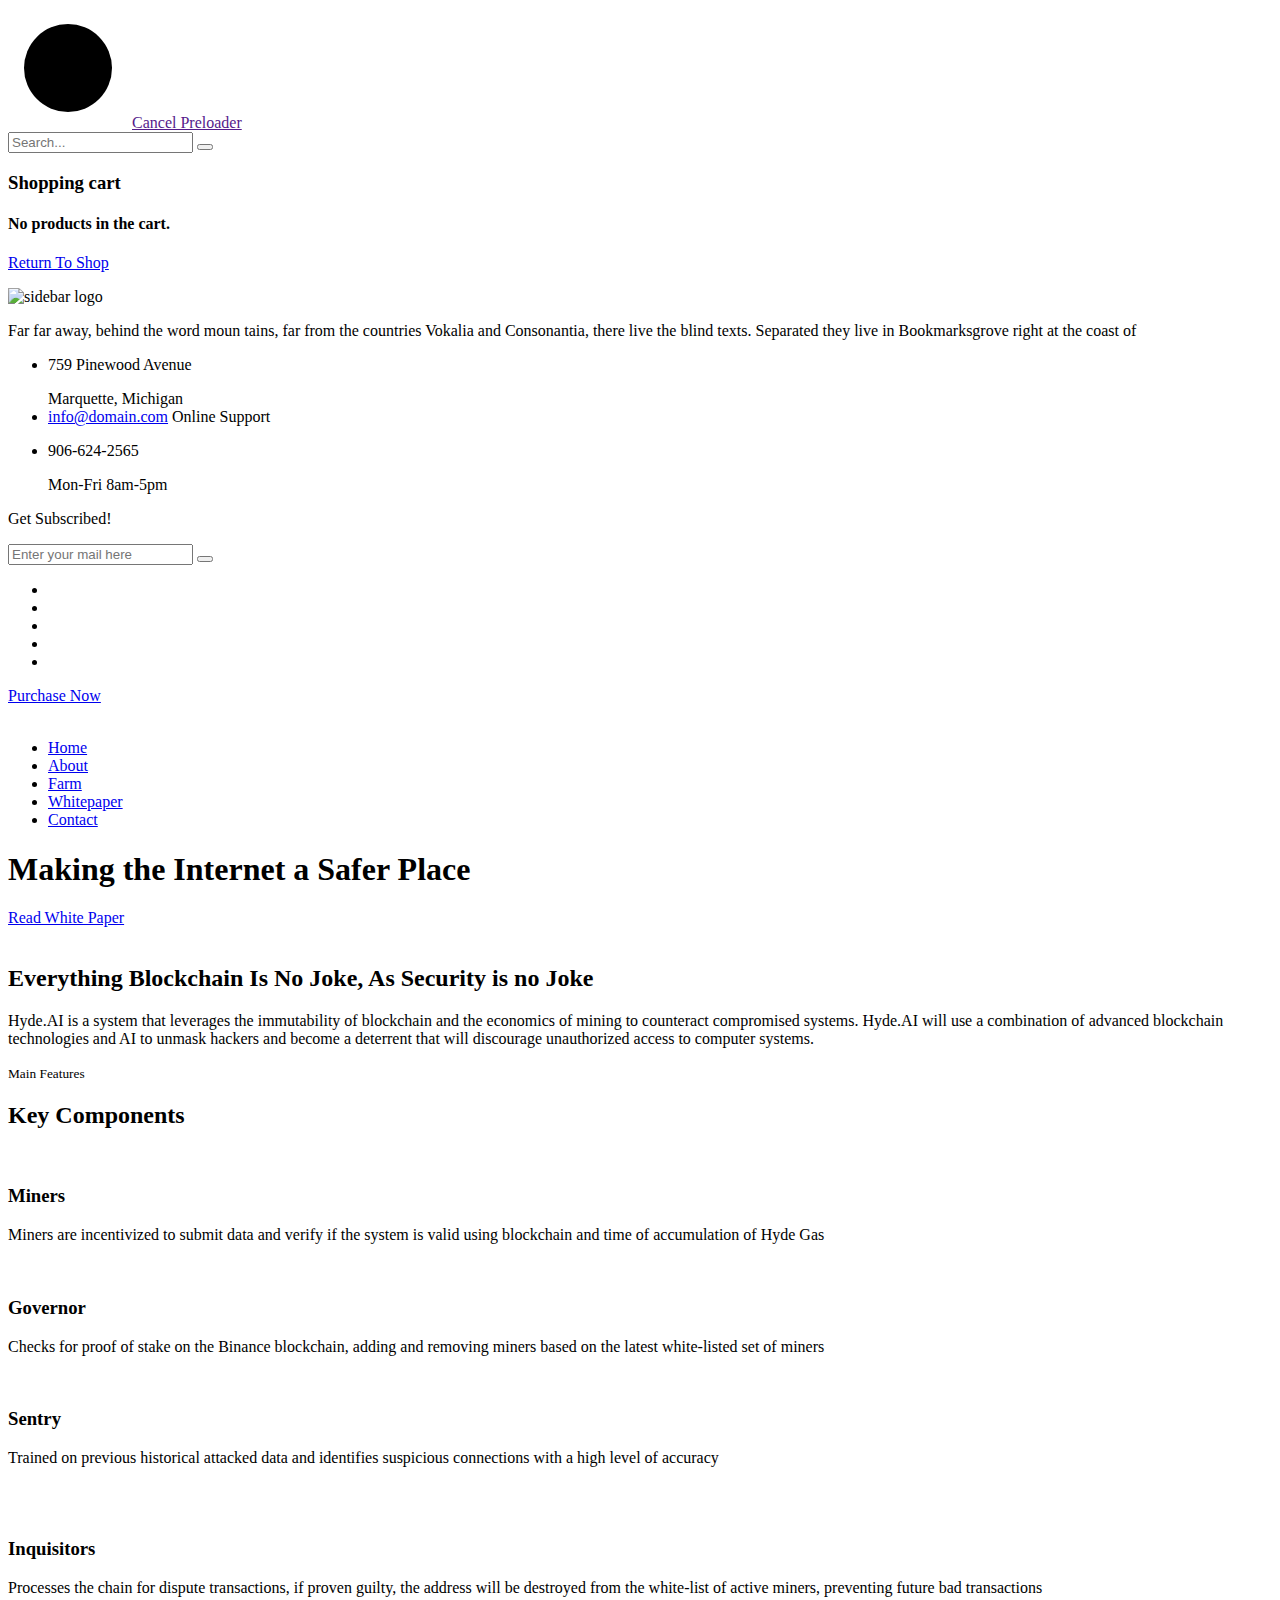
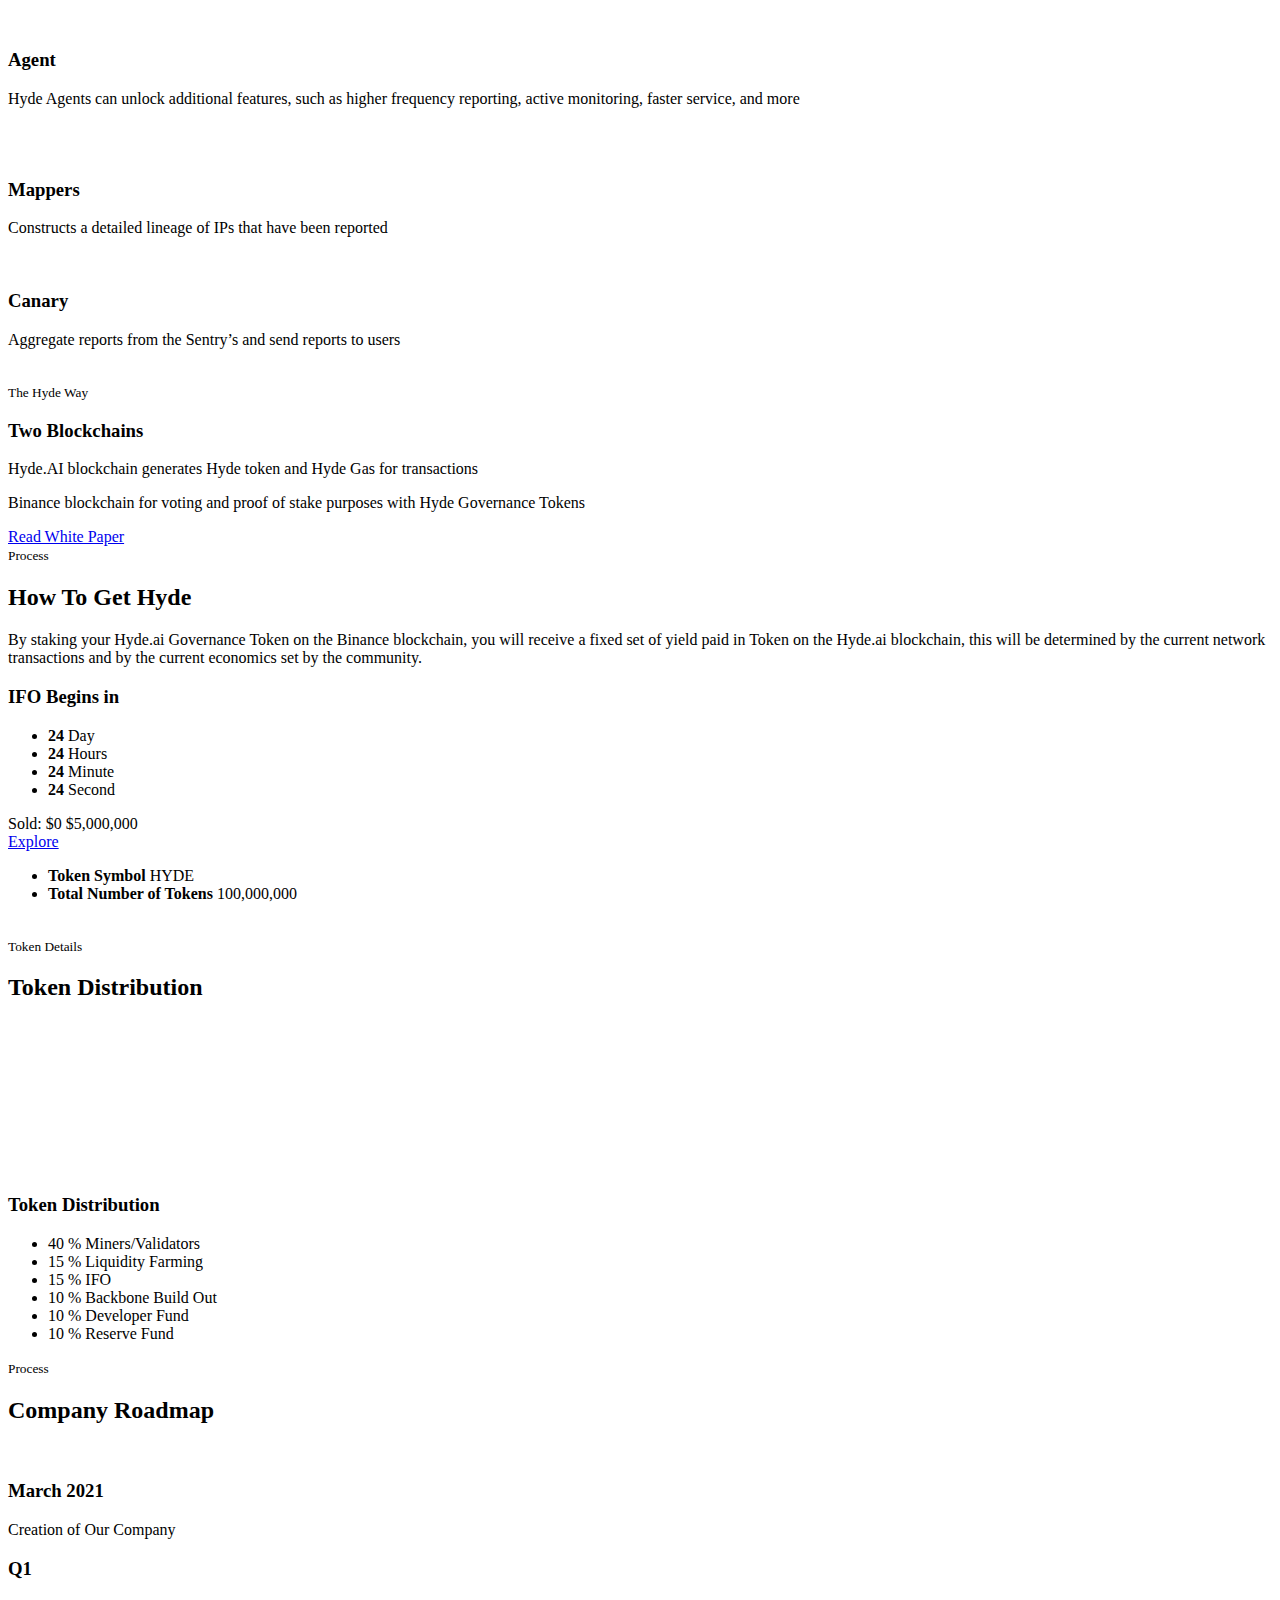
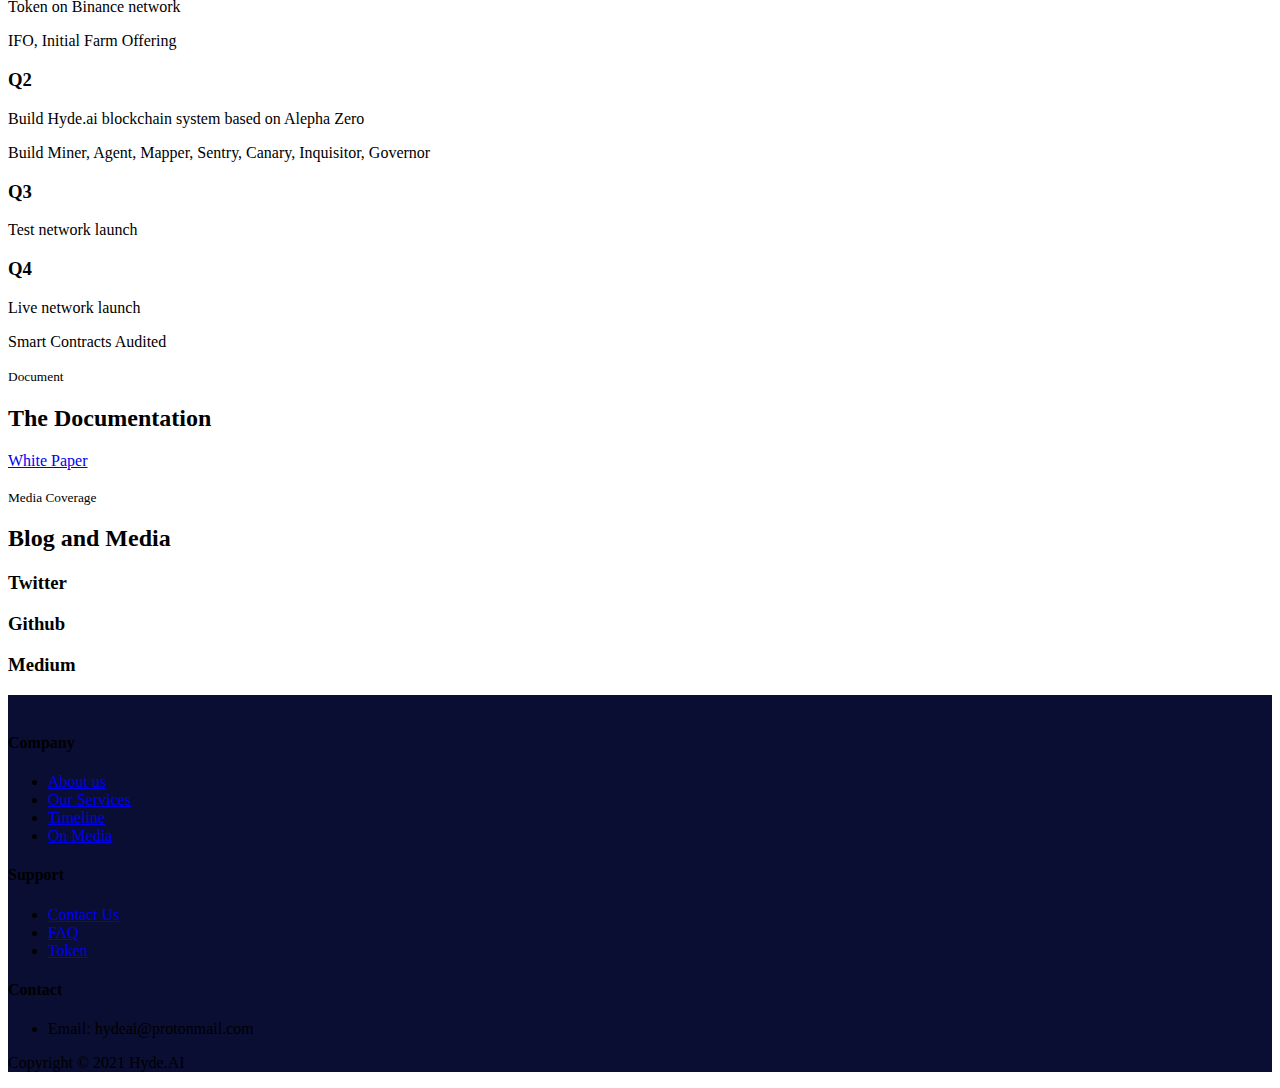
==== commit b2a79e7d: "Update index.html" ====
--- a/index.html
+++ b/index.html
@@ -258,8 +258,8 @@
                         </div> -->
                     </li>
                     <li><a href="#featured" class="scrolls">About</a></li>
-                    <li><a href="#how_work" class="scrolls">Services</a></li>
-                    <li><a href="https://docs.hyde.ai/" class="scrolls">Pages</a></li>
+                    <li><a href="#how_work" class="scrolls">Farm</a></li>
+                    <li><a href="https://docs.hyde.ai/" class="scrolls">Whitepaper</a></li>
                     <li><a href="#blog" class="scrolls">Contact</a></li>
                 </ul>
                
@@ -553,7 +553,7 @@
                 <ul>
                     <!--<li>
                        <strong> Pre-Sale Starts</strong>
-                       <span> 05/08/2019</span>
+                       <span> 05/01/2021</span>
                     </li>
                     <li>
                         <strong> Pre-Sale Terms</strong>
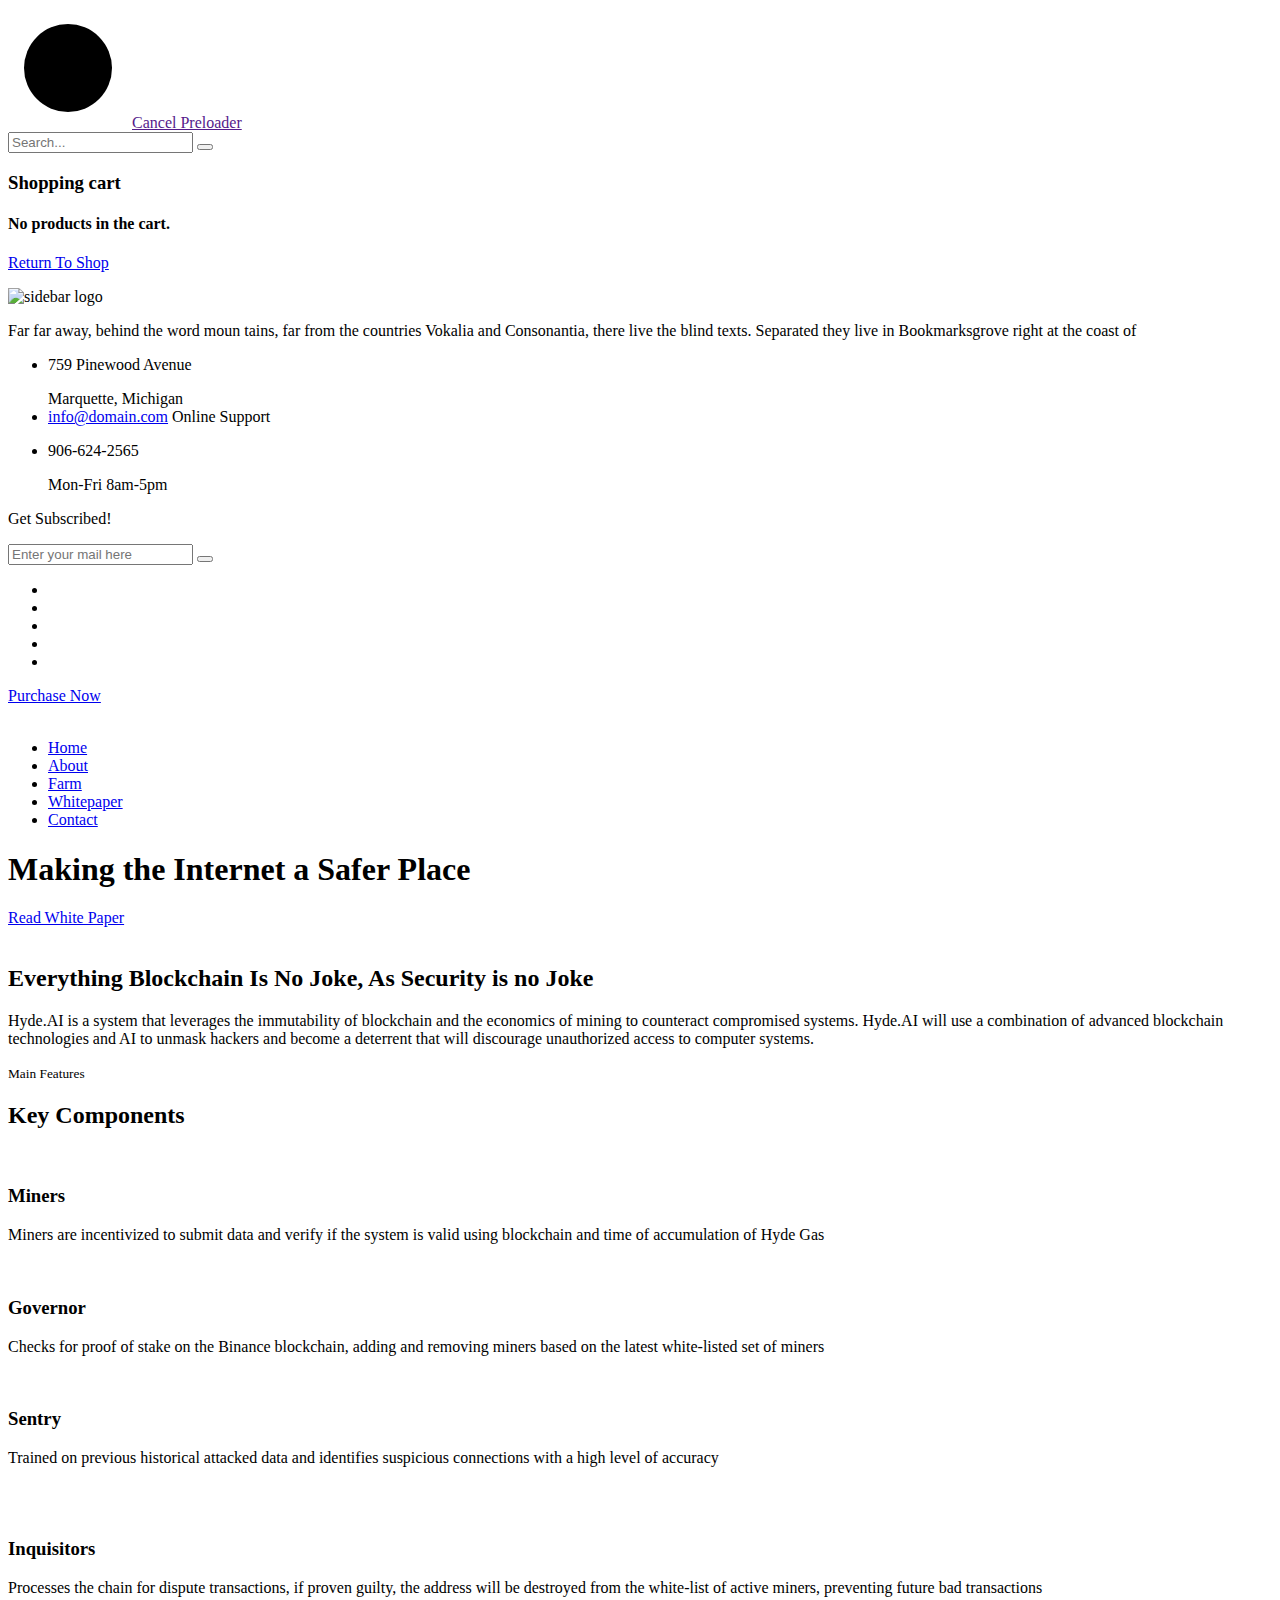
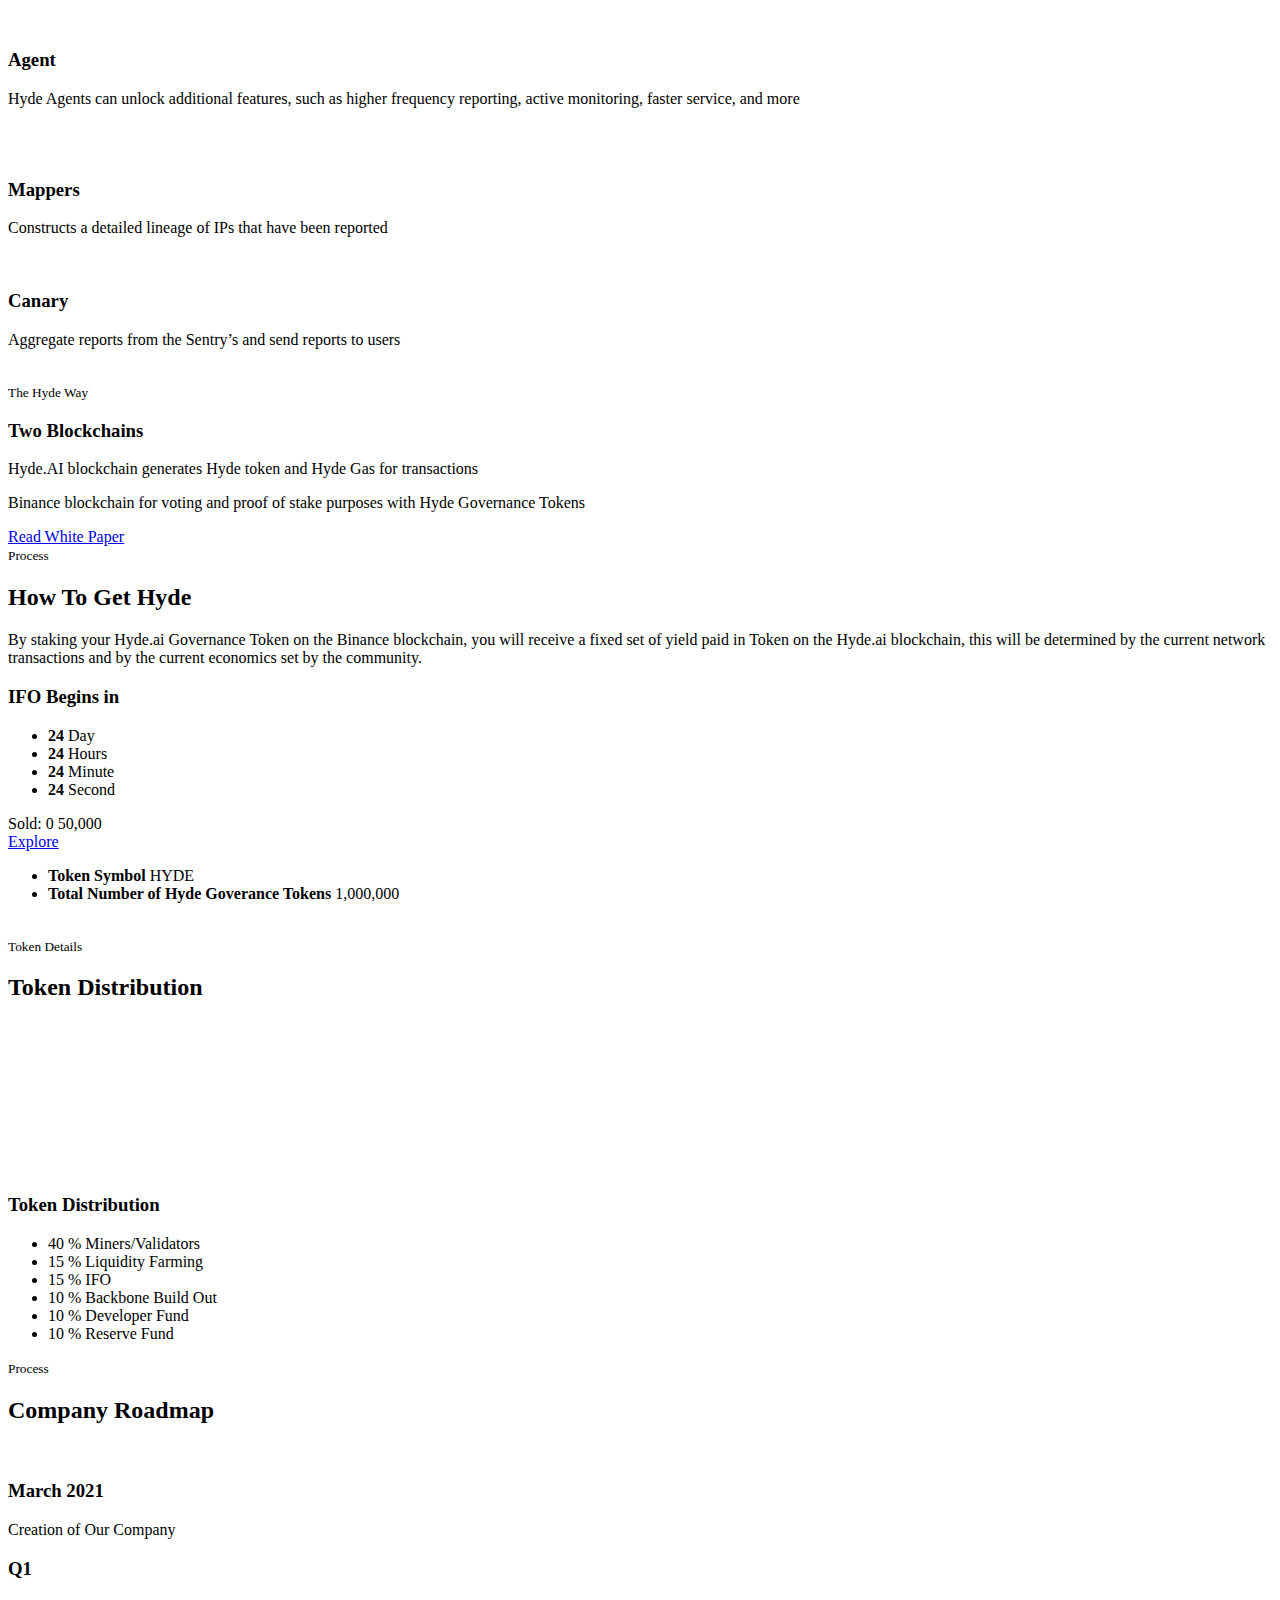
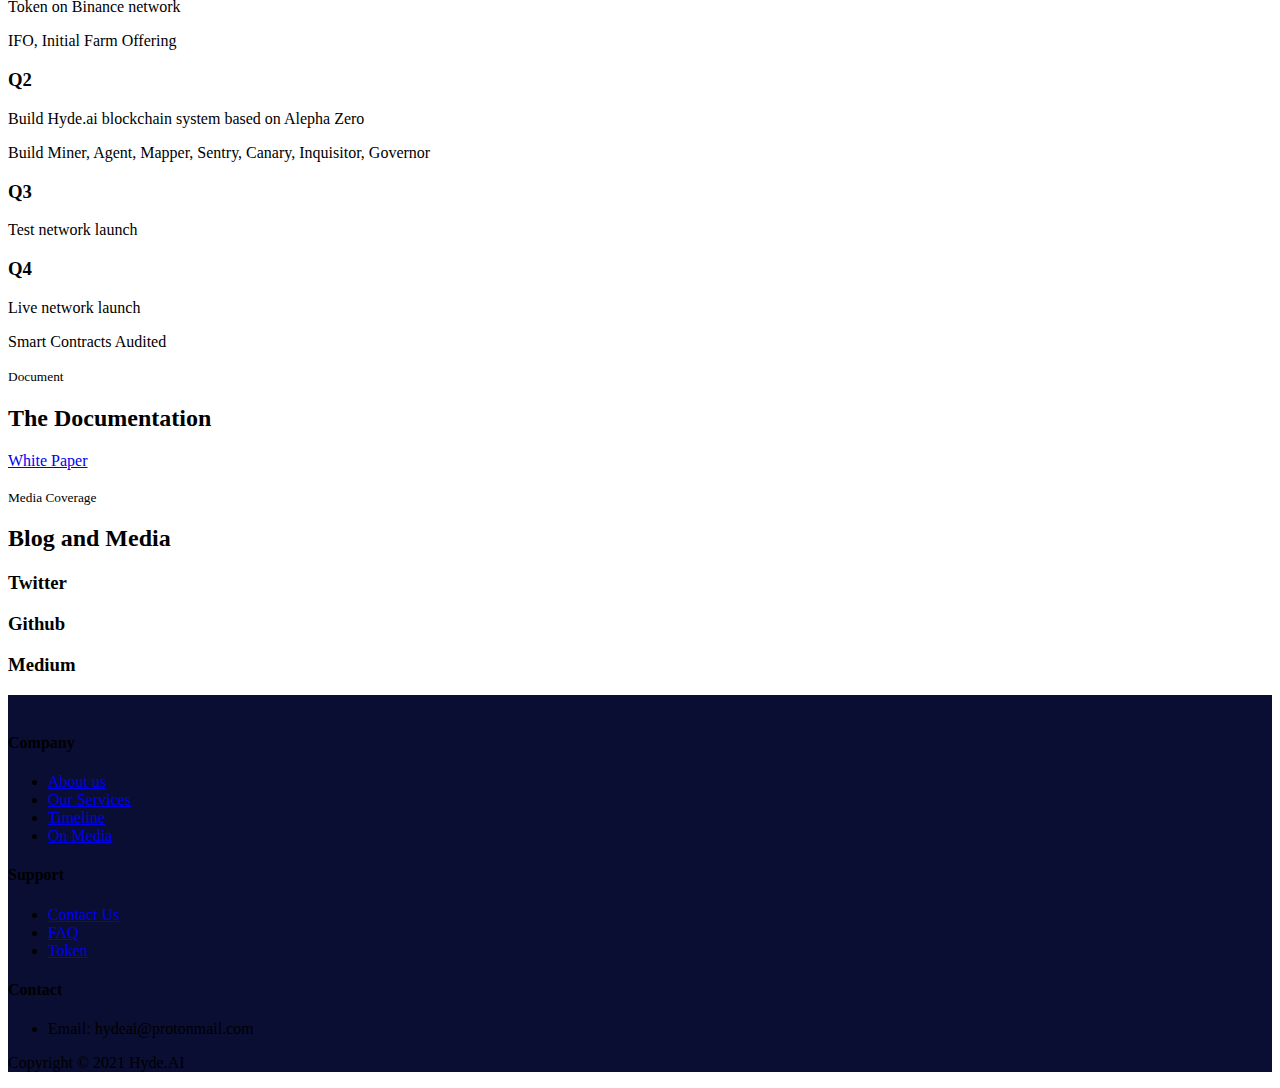
==== commit 70d6b50a: "Update index.html" ====
--- a/index.html
+++ b/index.html
@@ -535,8 +535,8 @@
                     </ul>
 
                     <div class="xs-progress-bar">
-                         <span class="progess-text-1">Sold: $0</span>
-                         <span class="progess-text-2">$5,000,000</span>
+                         <span class="progess-text-1">Sold: 0</span>
+                         <span class="progess-text-2">50,000</span>
                         <div class="xs-bar">
                             <div class="bar-bg"></div>
                         </div>
@@ -564,8 +564,8 @@
                         <span>HYDE</span>
                     </li>
                     <li>
-                         <strong> Total Number of Tokens</strong>
-                        <span>100,000,000</span>
+                         <strong> Total Number of Hyde Goverance Tokens</strong>
+                        <span>1,000,000</span>
                     </li>
                 </ul>
             </div>
@@ -784,8 +784,8 @@
                         </a>-->
                     
                     
-                        <a class="col-md" id="v-pills-profile-tab" data-toggle="pill" href="https://docs.hyde.ai/" role="tab"
-                        aria-controls="v-pills-paper" aria-selected="false">
+                        <a class="col-md" id="v-pills-profile-tab"  href="https://docs.hyde.ai/"
+                       >
                         <i class="icon-whitepaper"></i>
                         White Paper
                         </a>
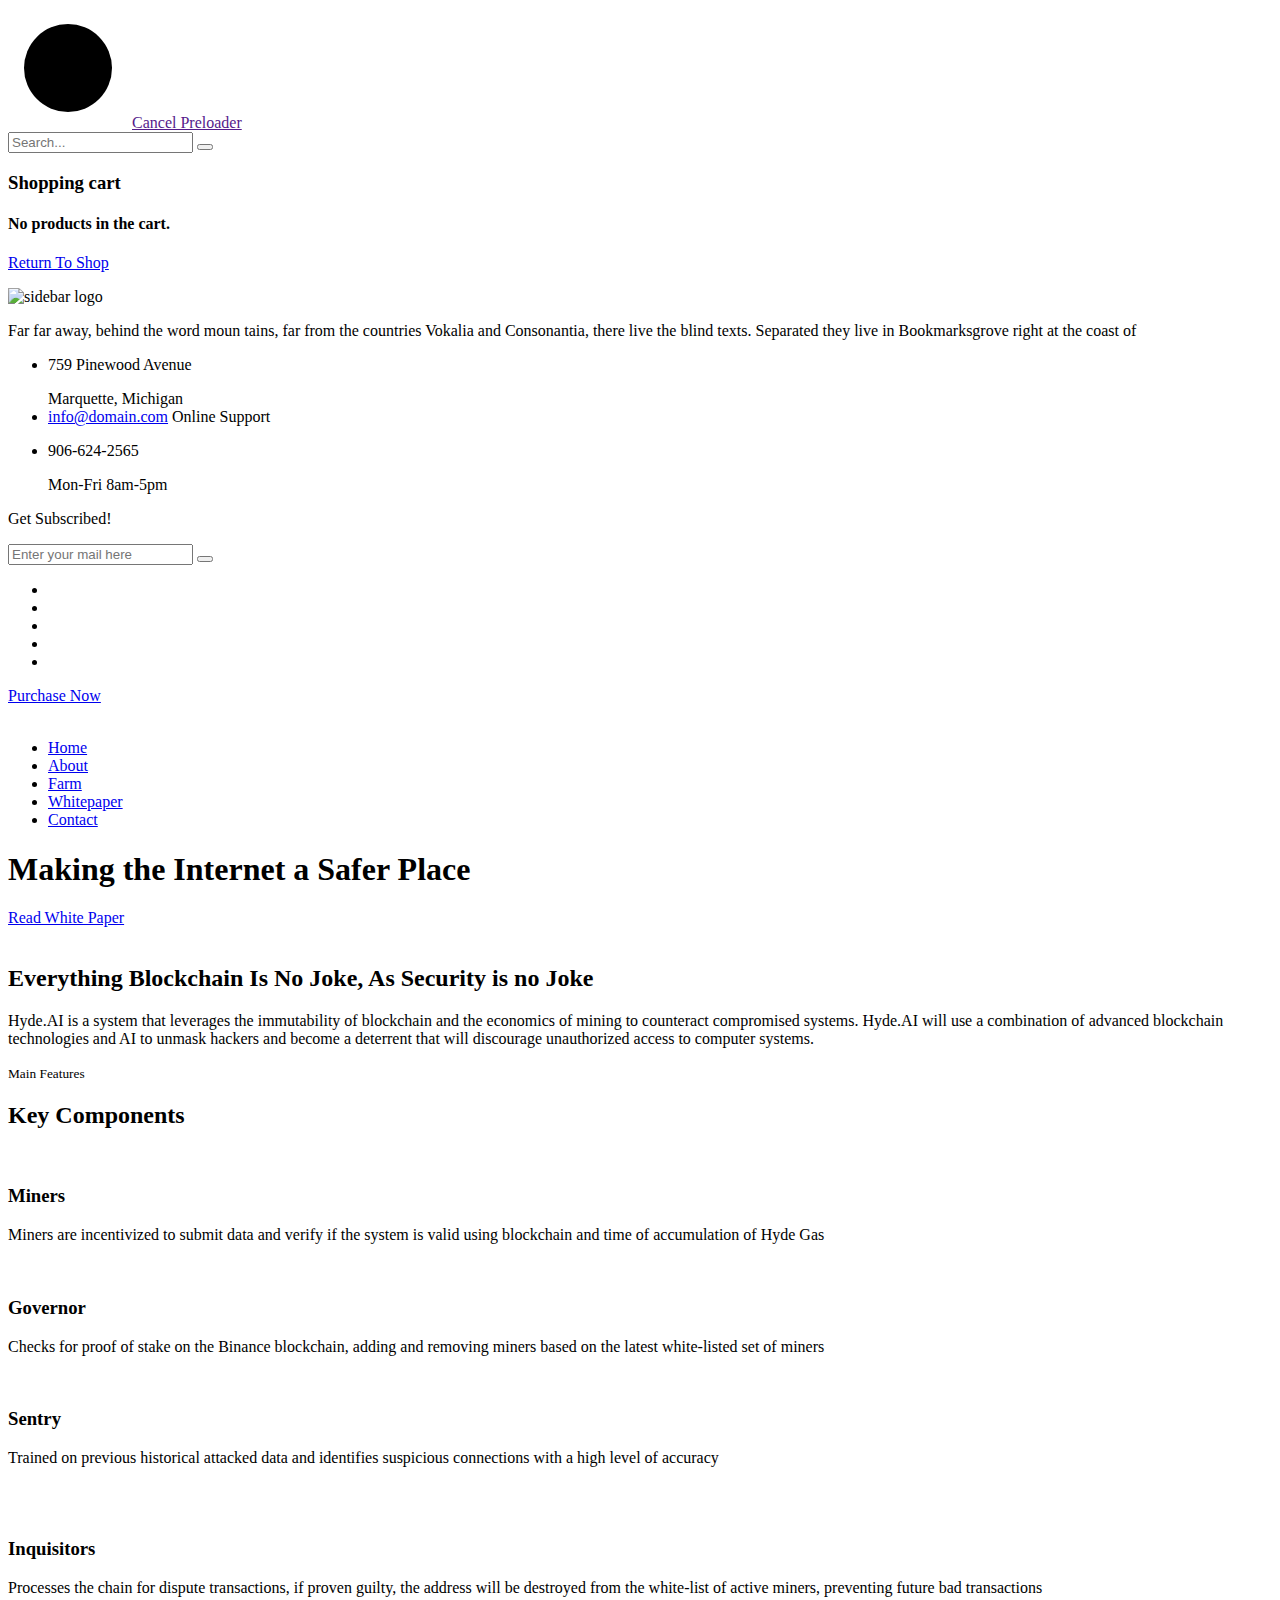
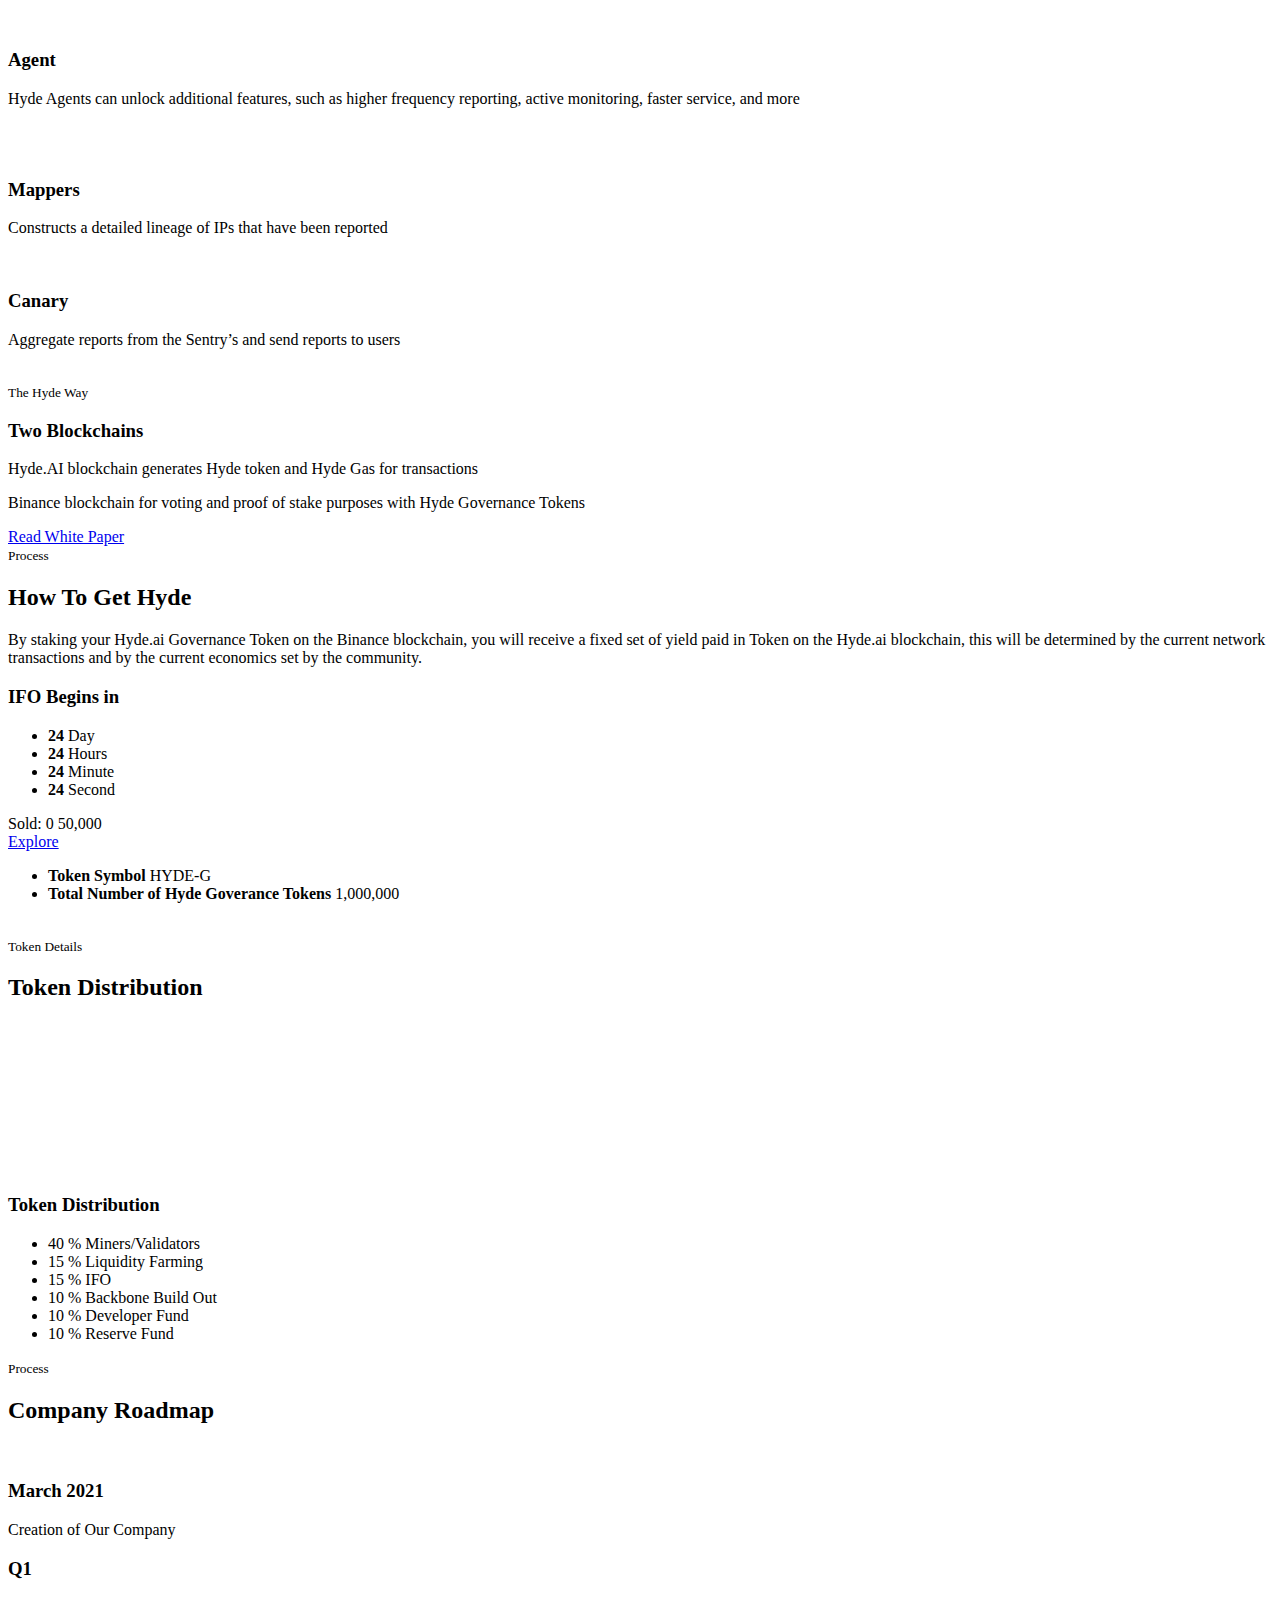
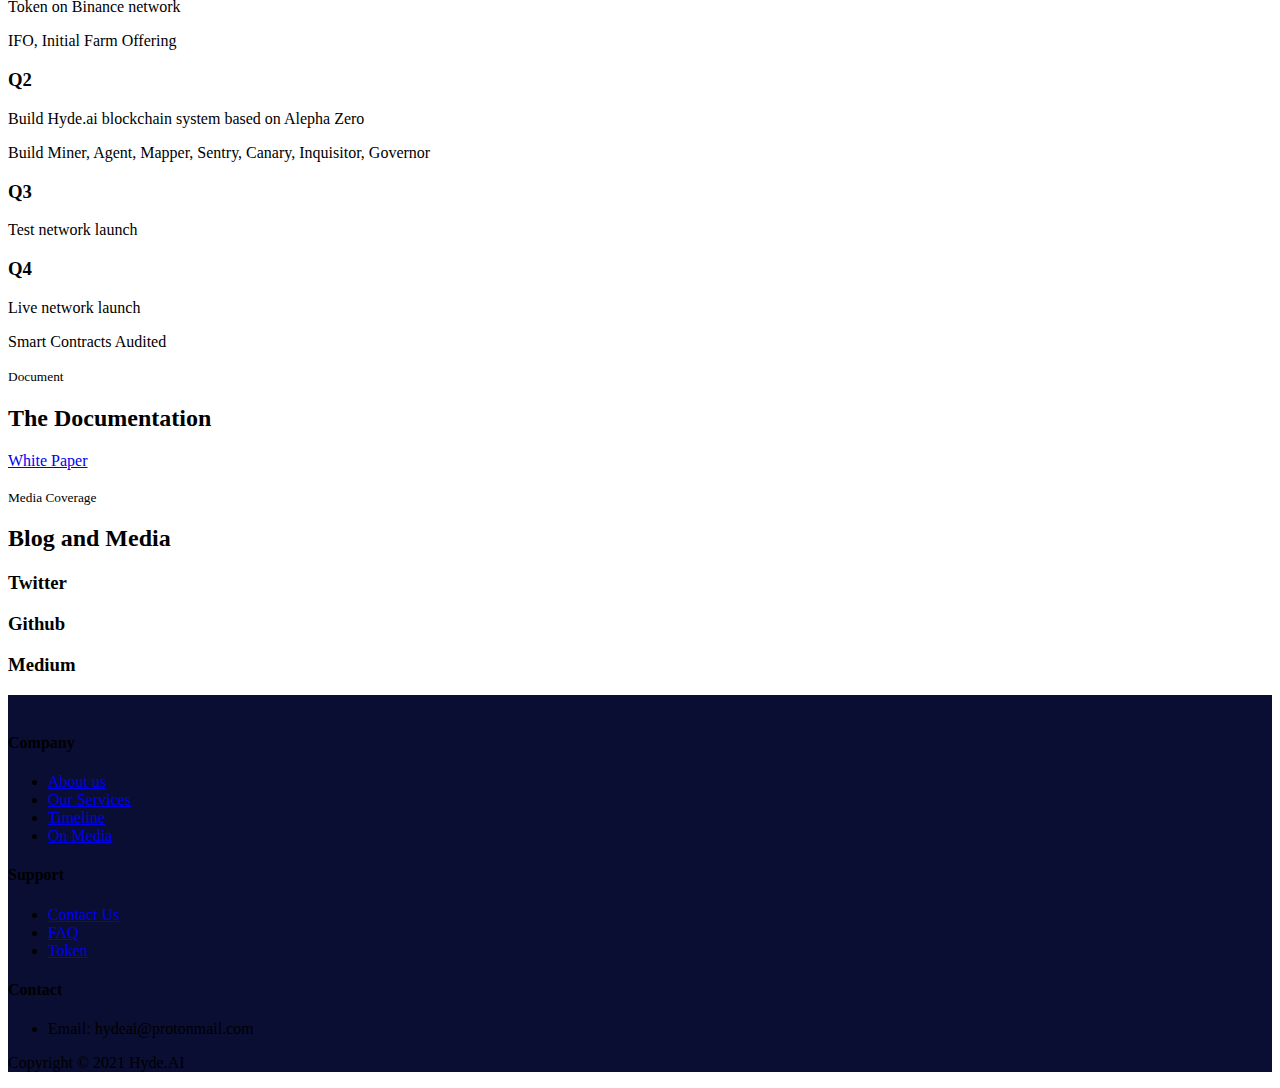
==== commit 306f7a57: "Update index.html" ====
--- a/index.html
+++ b/index.html
@@ -561,7 +561,7 @@
                     </li>-->
                     <li>
                         <strong> Token Symbol</strong>
-                        <span>HYDE</span>
+                        <span>HYDE-G</span>
                     </li>
                     <li>
                          <strong> Total Number of Hyde Goverance Tokens</strong>
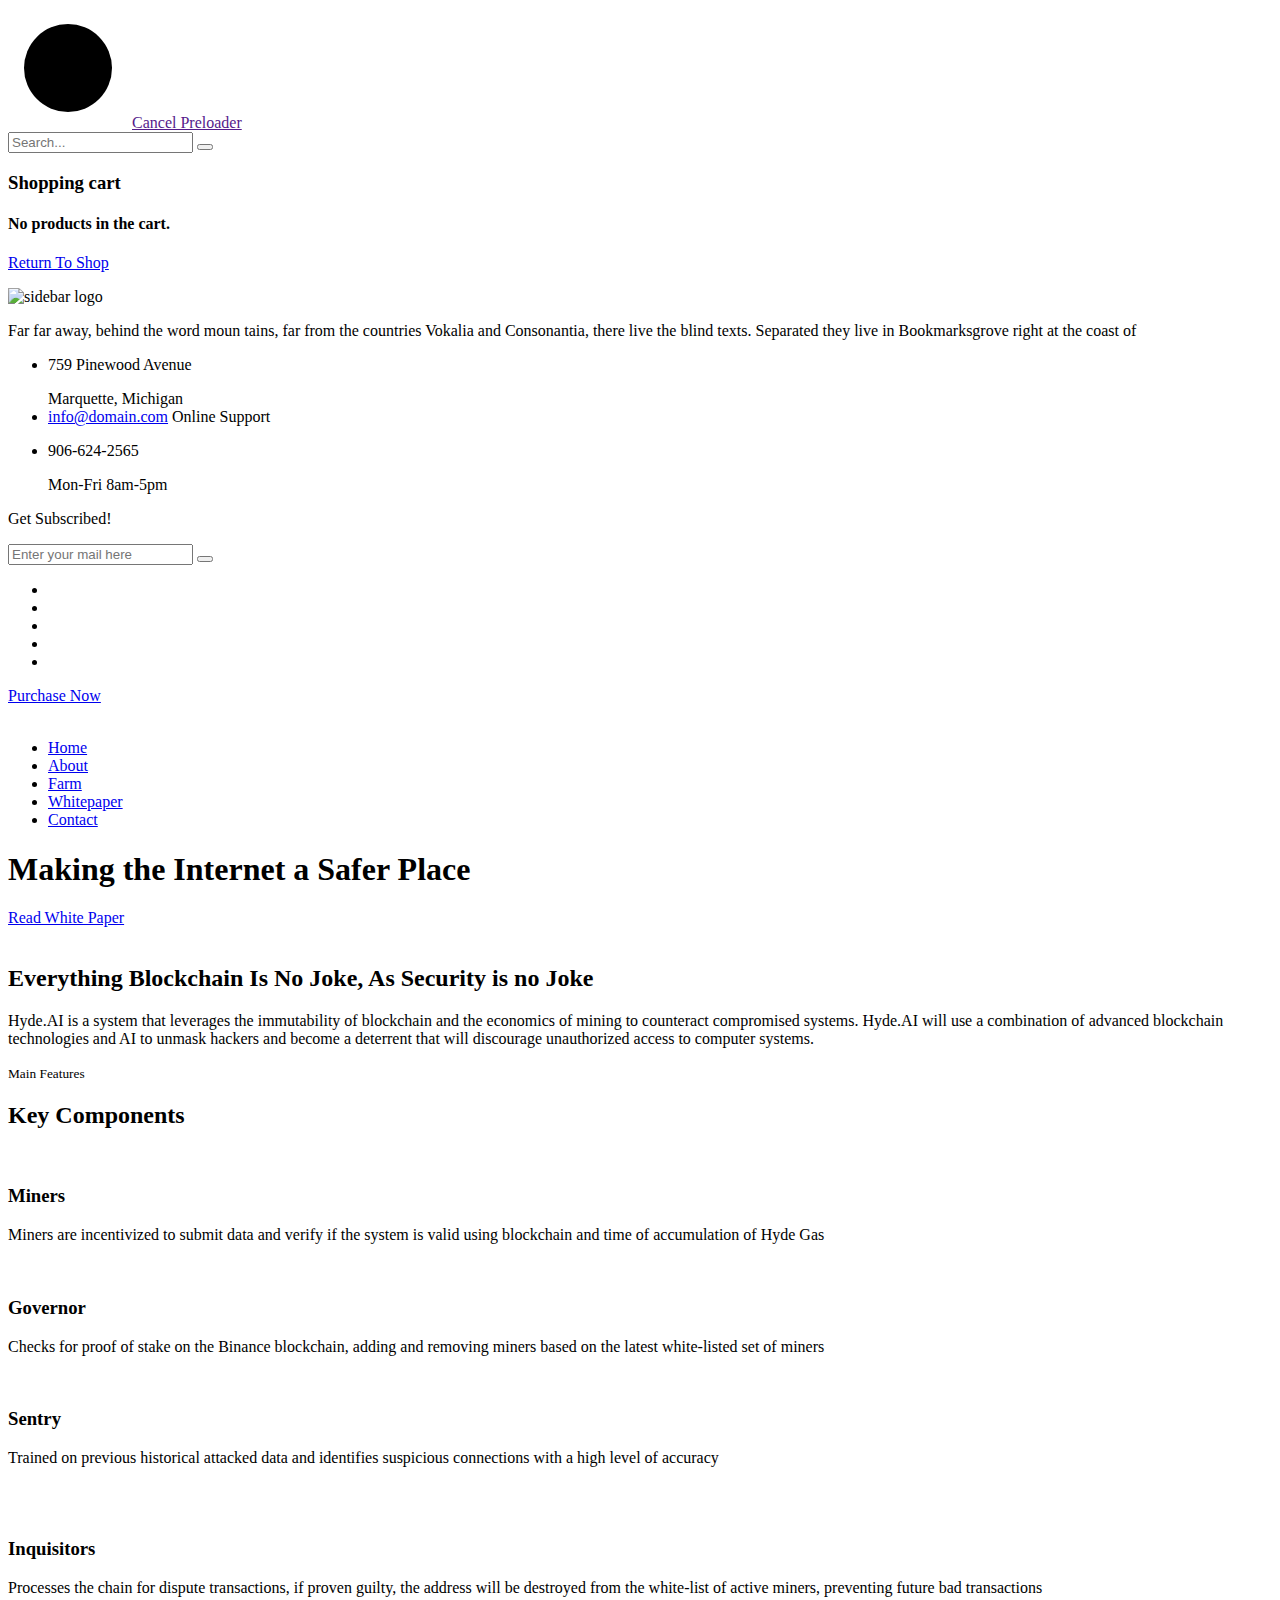
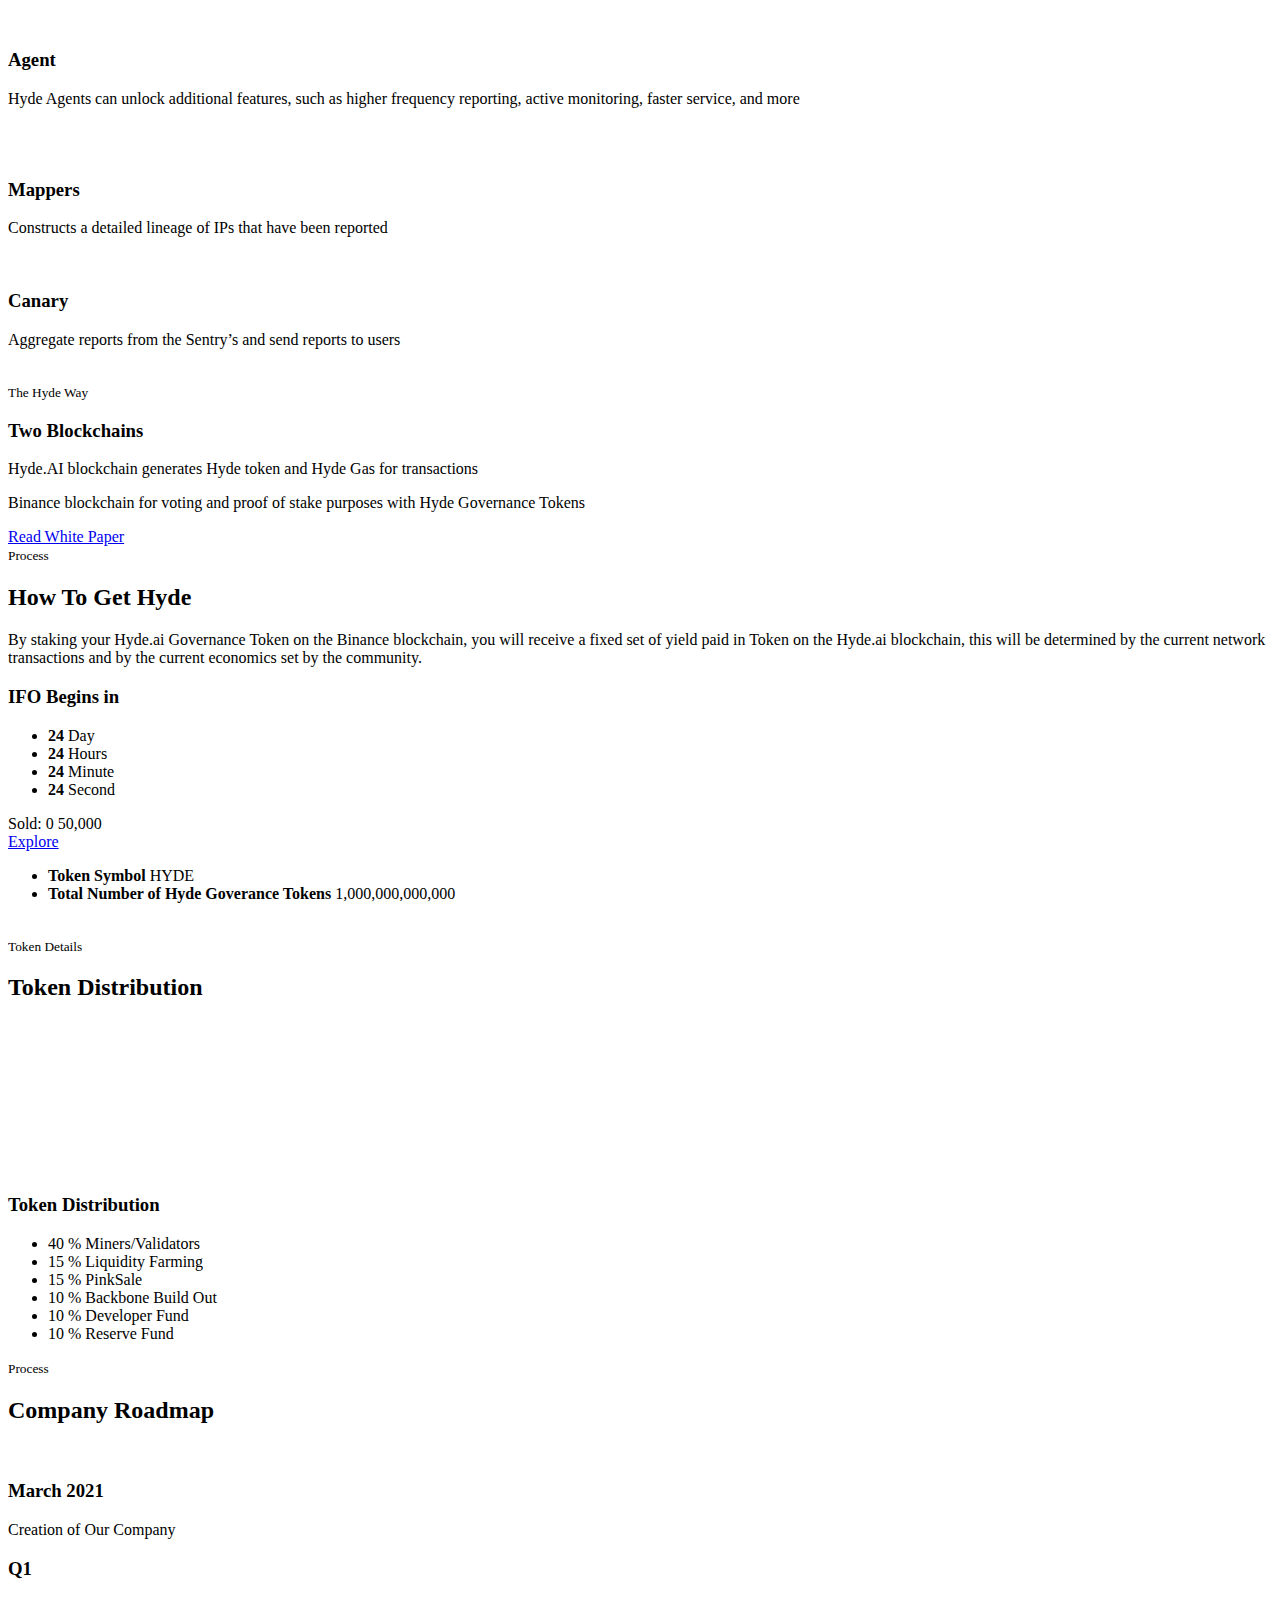
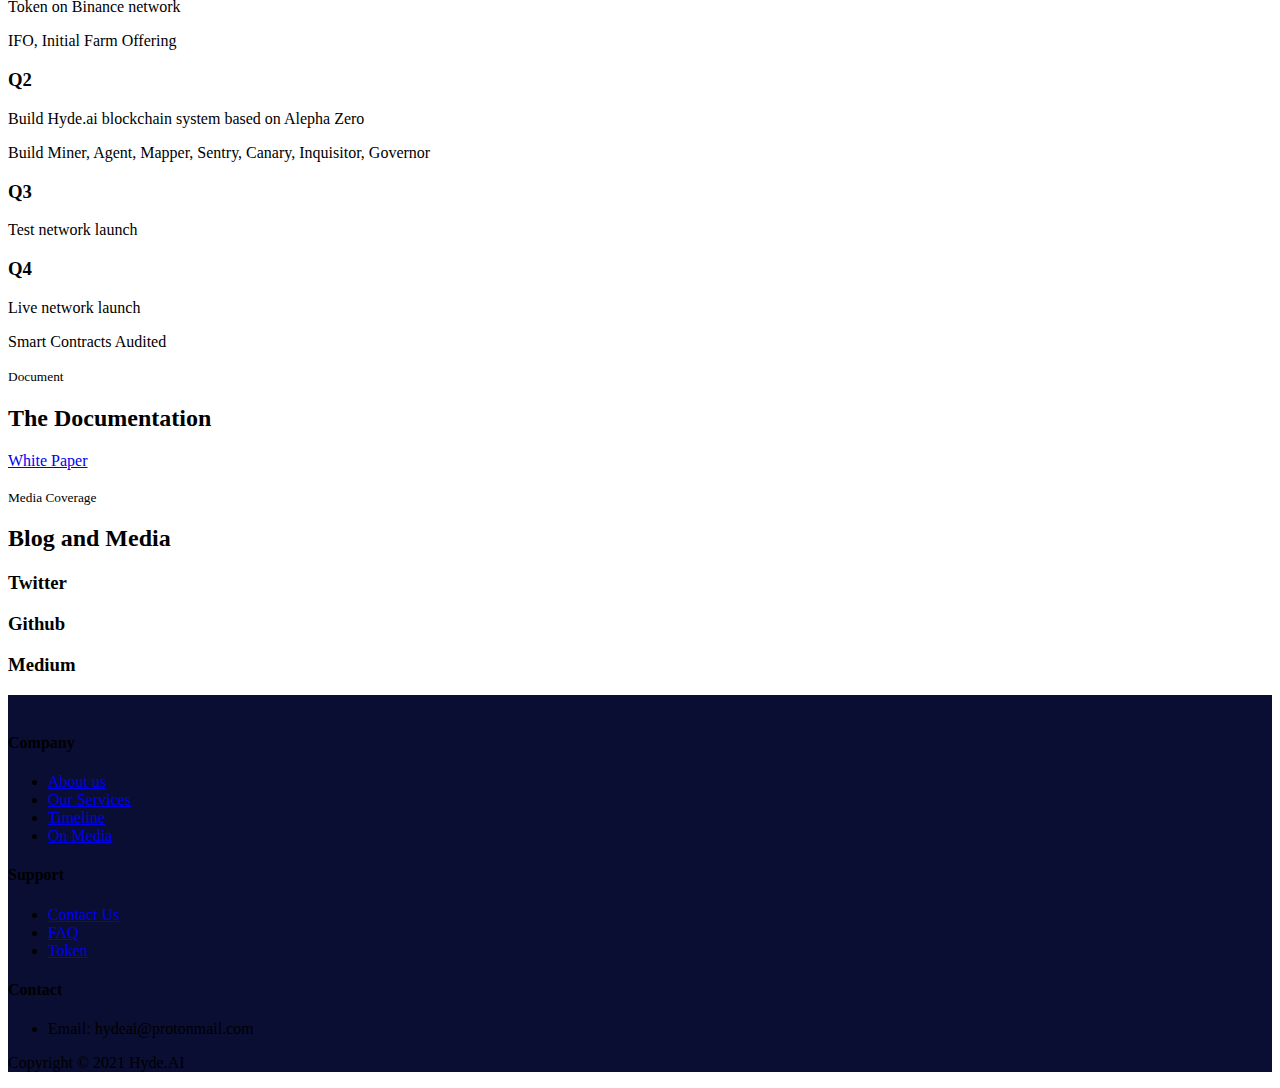
==== commit 01ccfcde: "Update index.html" ====
--- a/index.html
+++ b/index.html
@@ -553,7 +553,7 @@
                 <ul>
                     <!--<li>
                        <strong> Pre-Sale Starts</strong>
-                       <span> 05/01/2021</span>
+                       <span> 01/14/2021</span>
                     </li>
                     <li>
                         <strong> Pre-Sale Terms</strong>
@@ -561,11 +561,11 @@
                     </li>-->
                     <li>
                         <strong> Token Symbol</strong>
-                        <span>HYDE-G</span>
+                        <span>HYDE</span>
                     </li>
                     <li>
                          <strong> Total Number of Hyde Goverance Tokens</strong>
-                        <span>1,000,000</span>
+                        <span>1,000,000,000,000</span>
                     </li>
                 </ul>
             </div>
@@ -614,7 +614,7 @@
                     </li>
                     <li>
                          
-                        <span class="chart-bg3">15 %</span> IFO
+                        <span class="chart-bg3">15 %</span> PinkSale
                     </li>
                     <li>
                         
